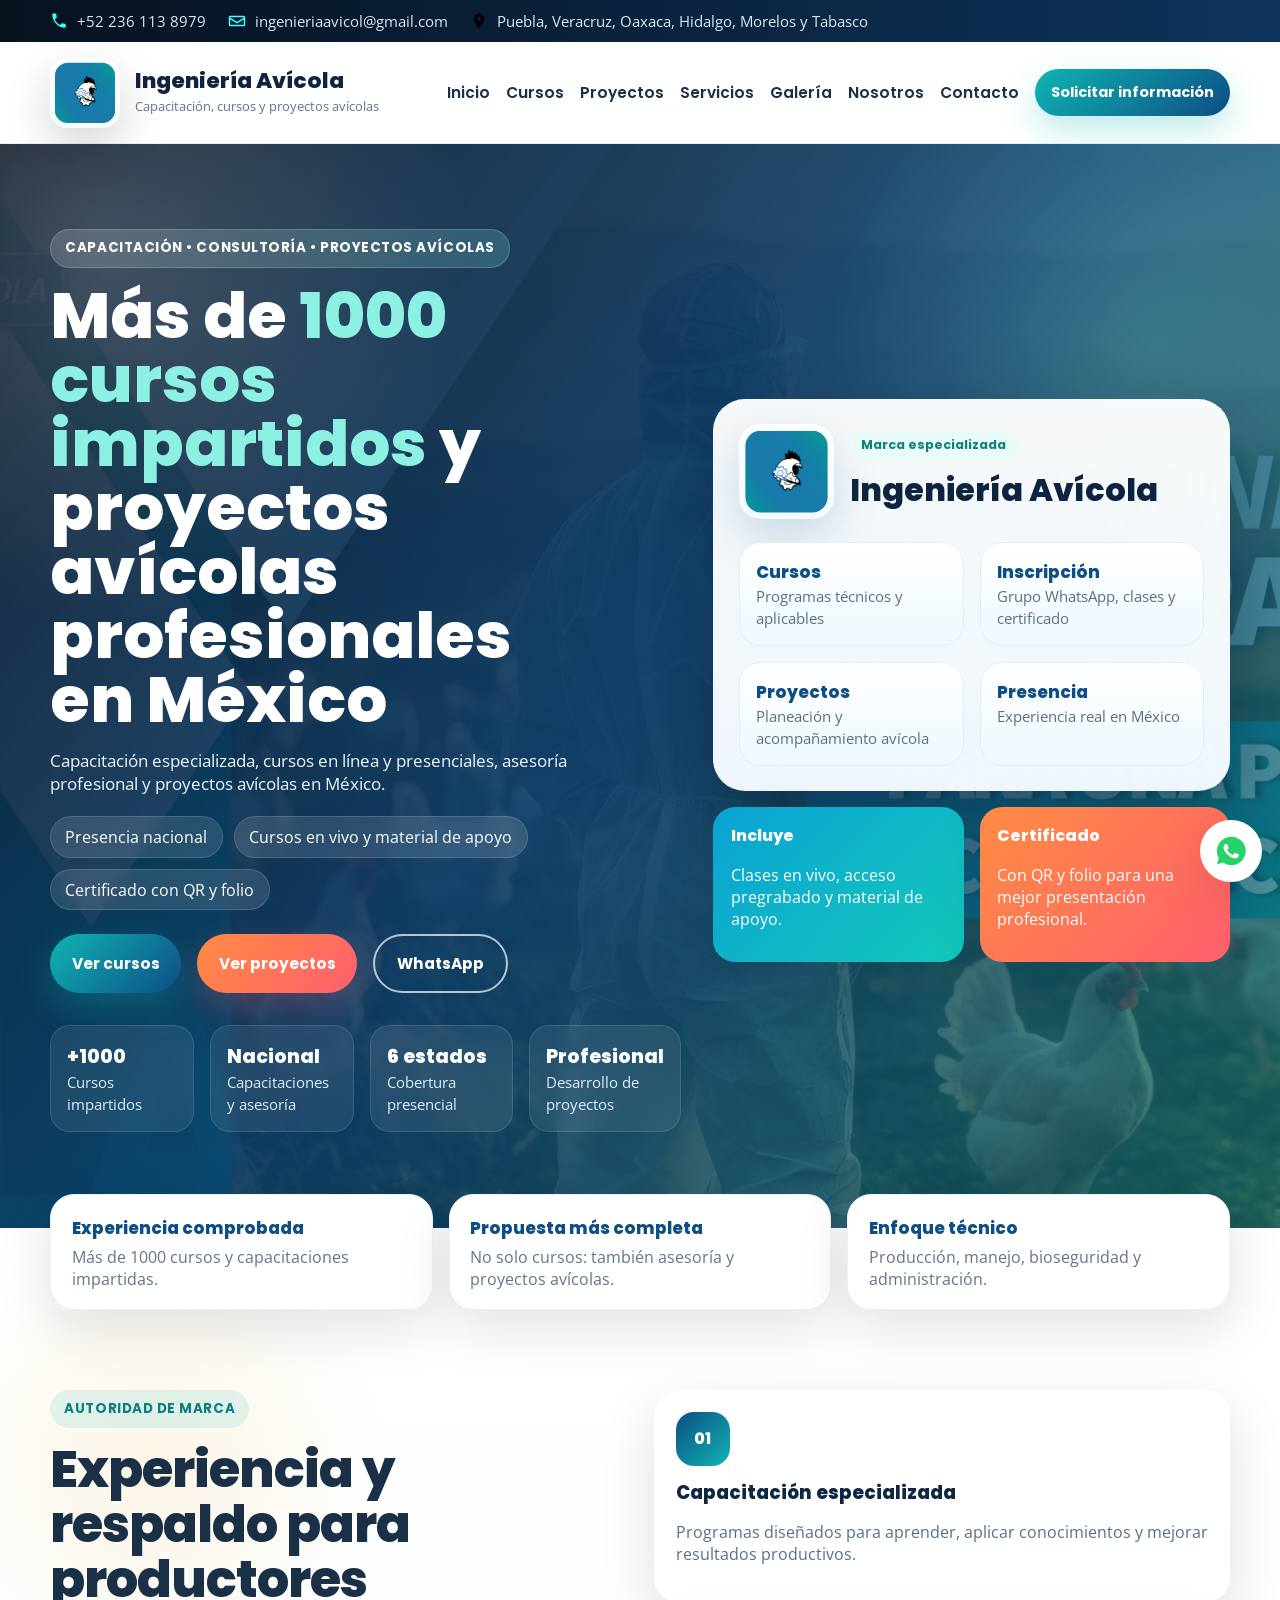
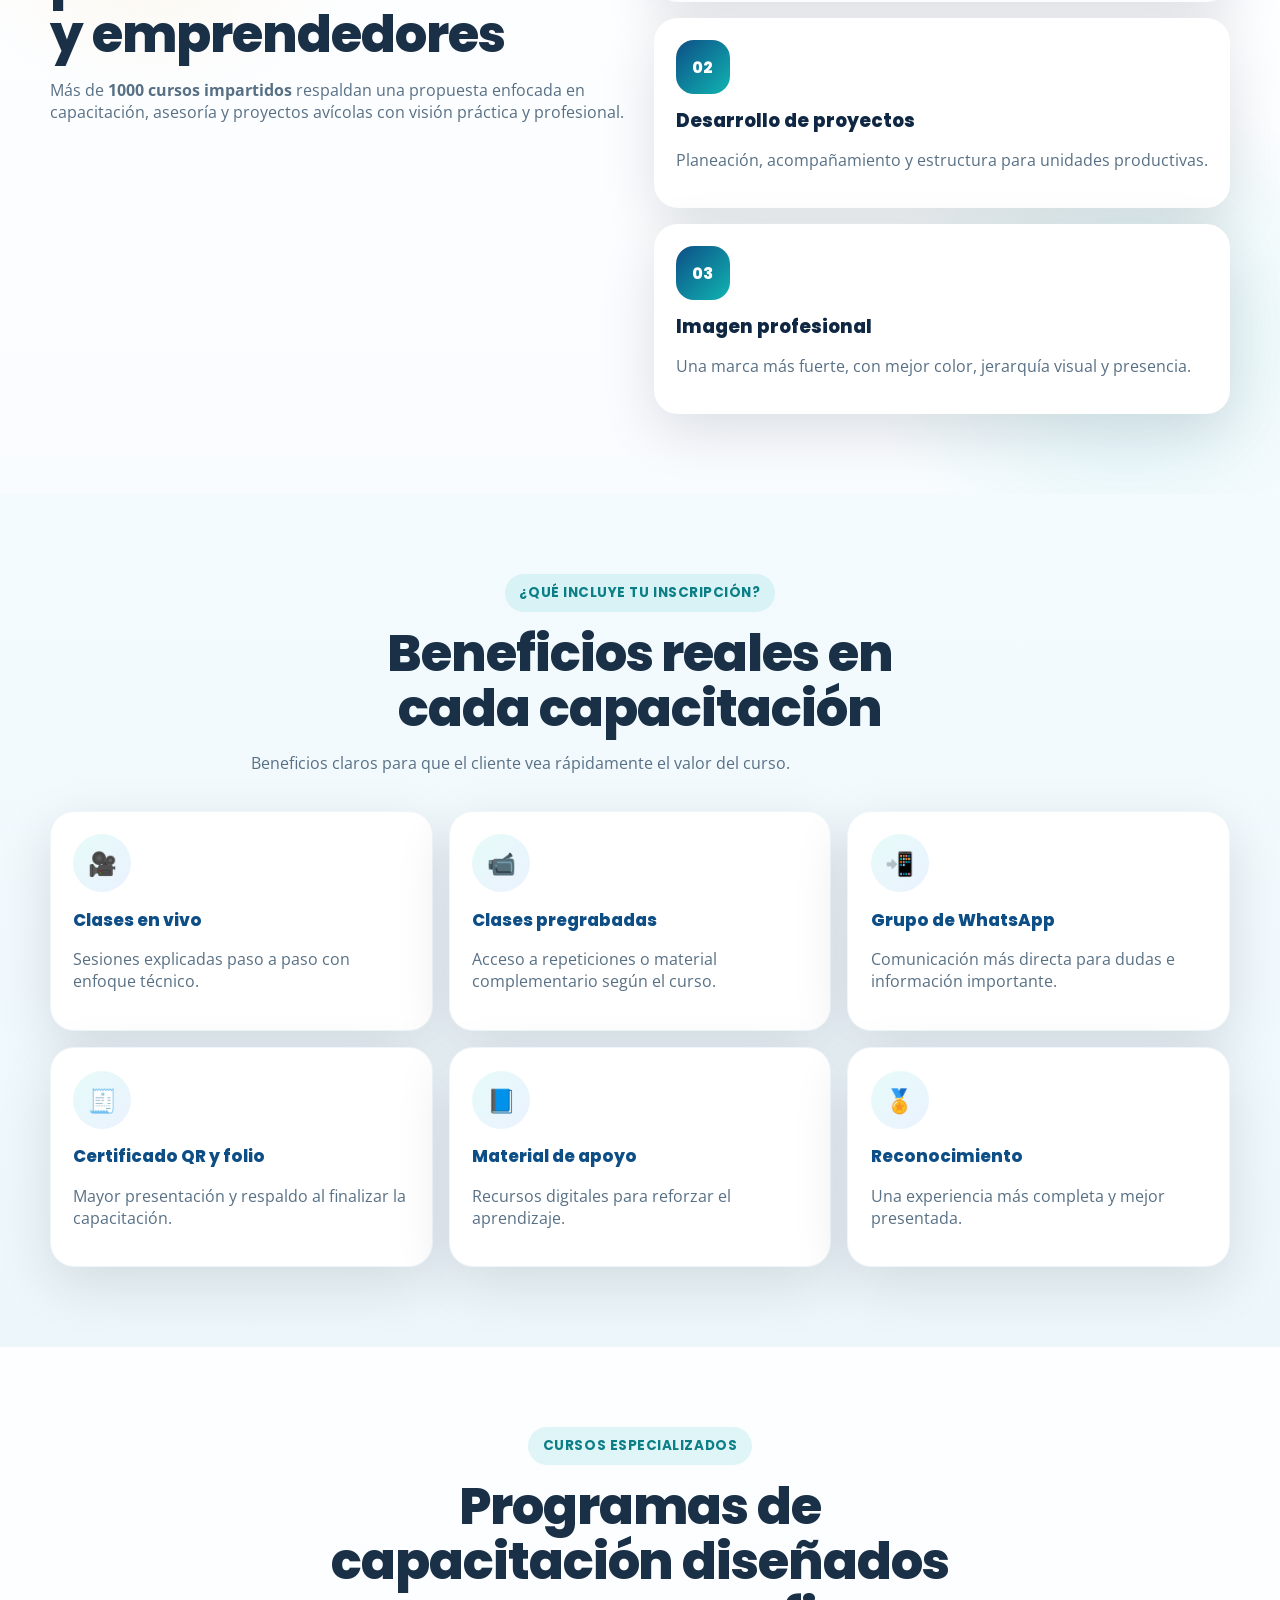
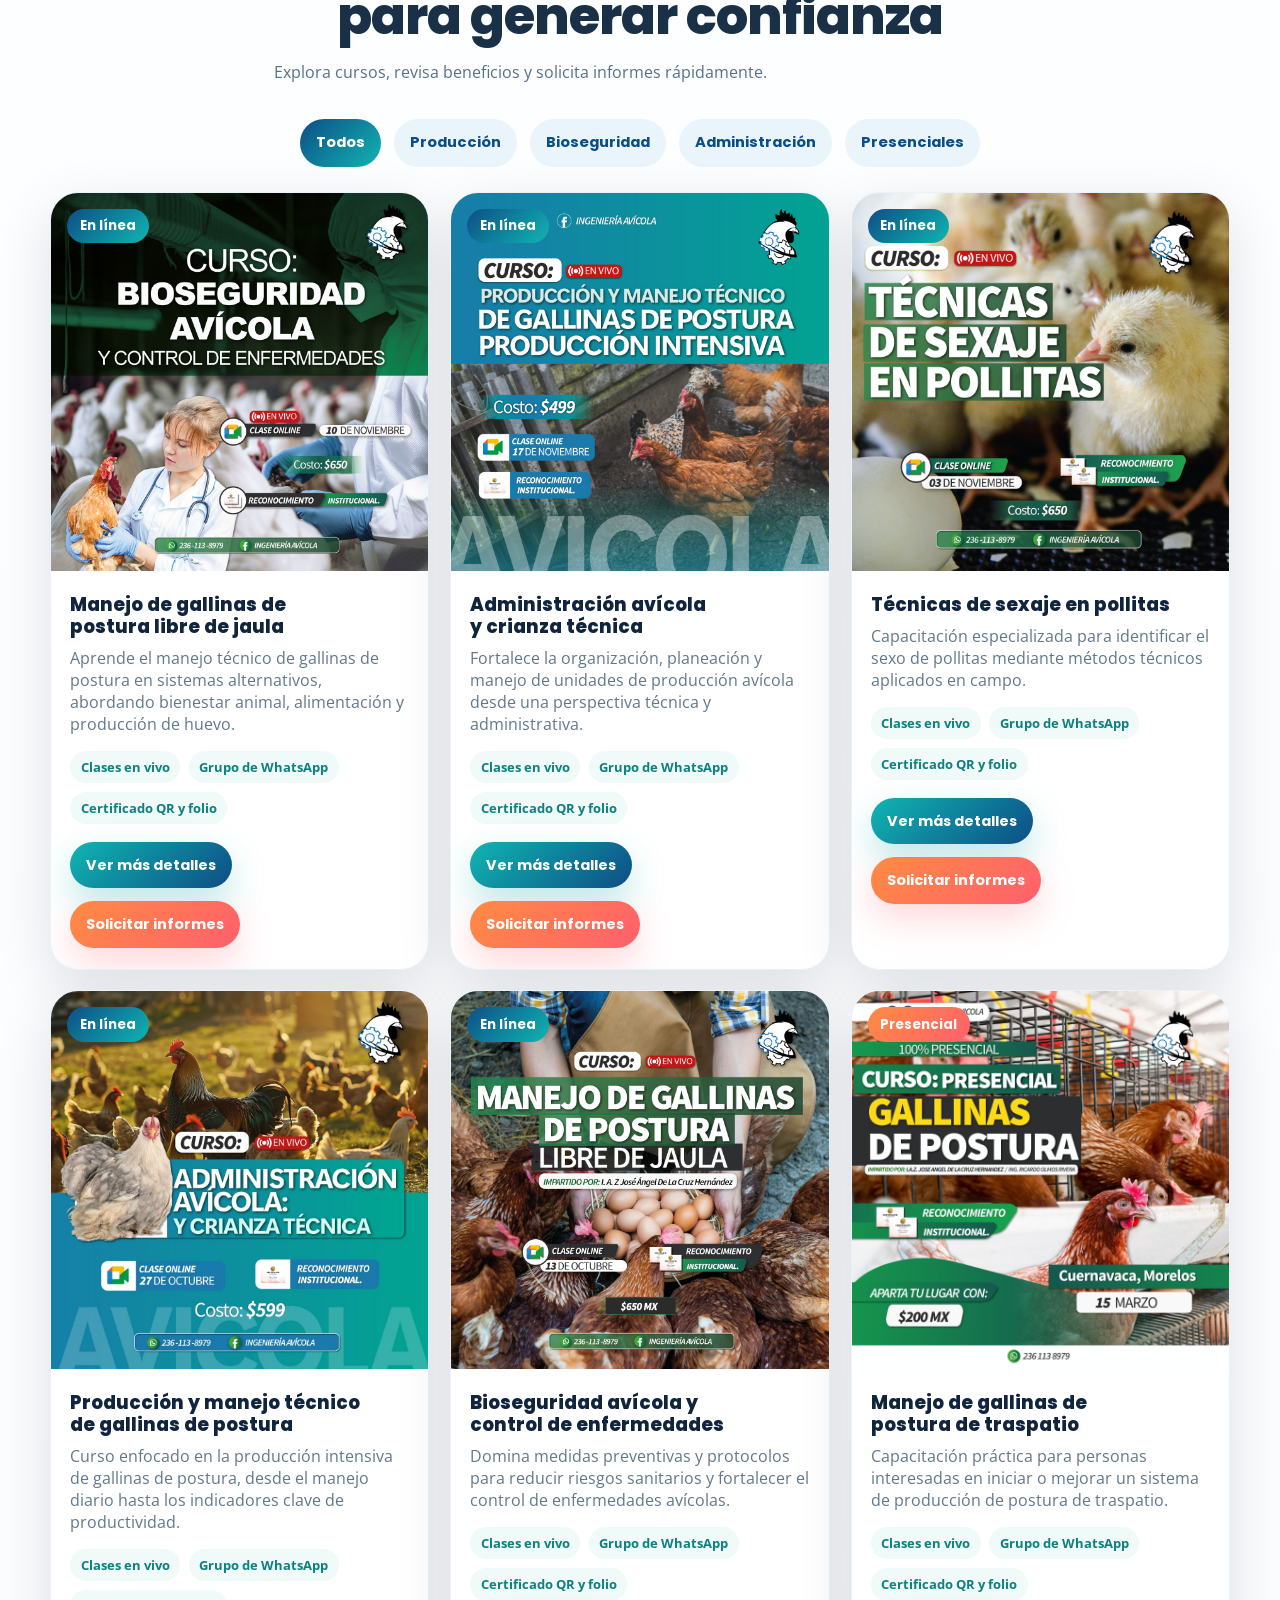
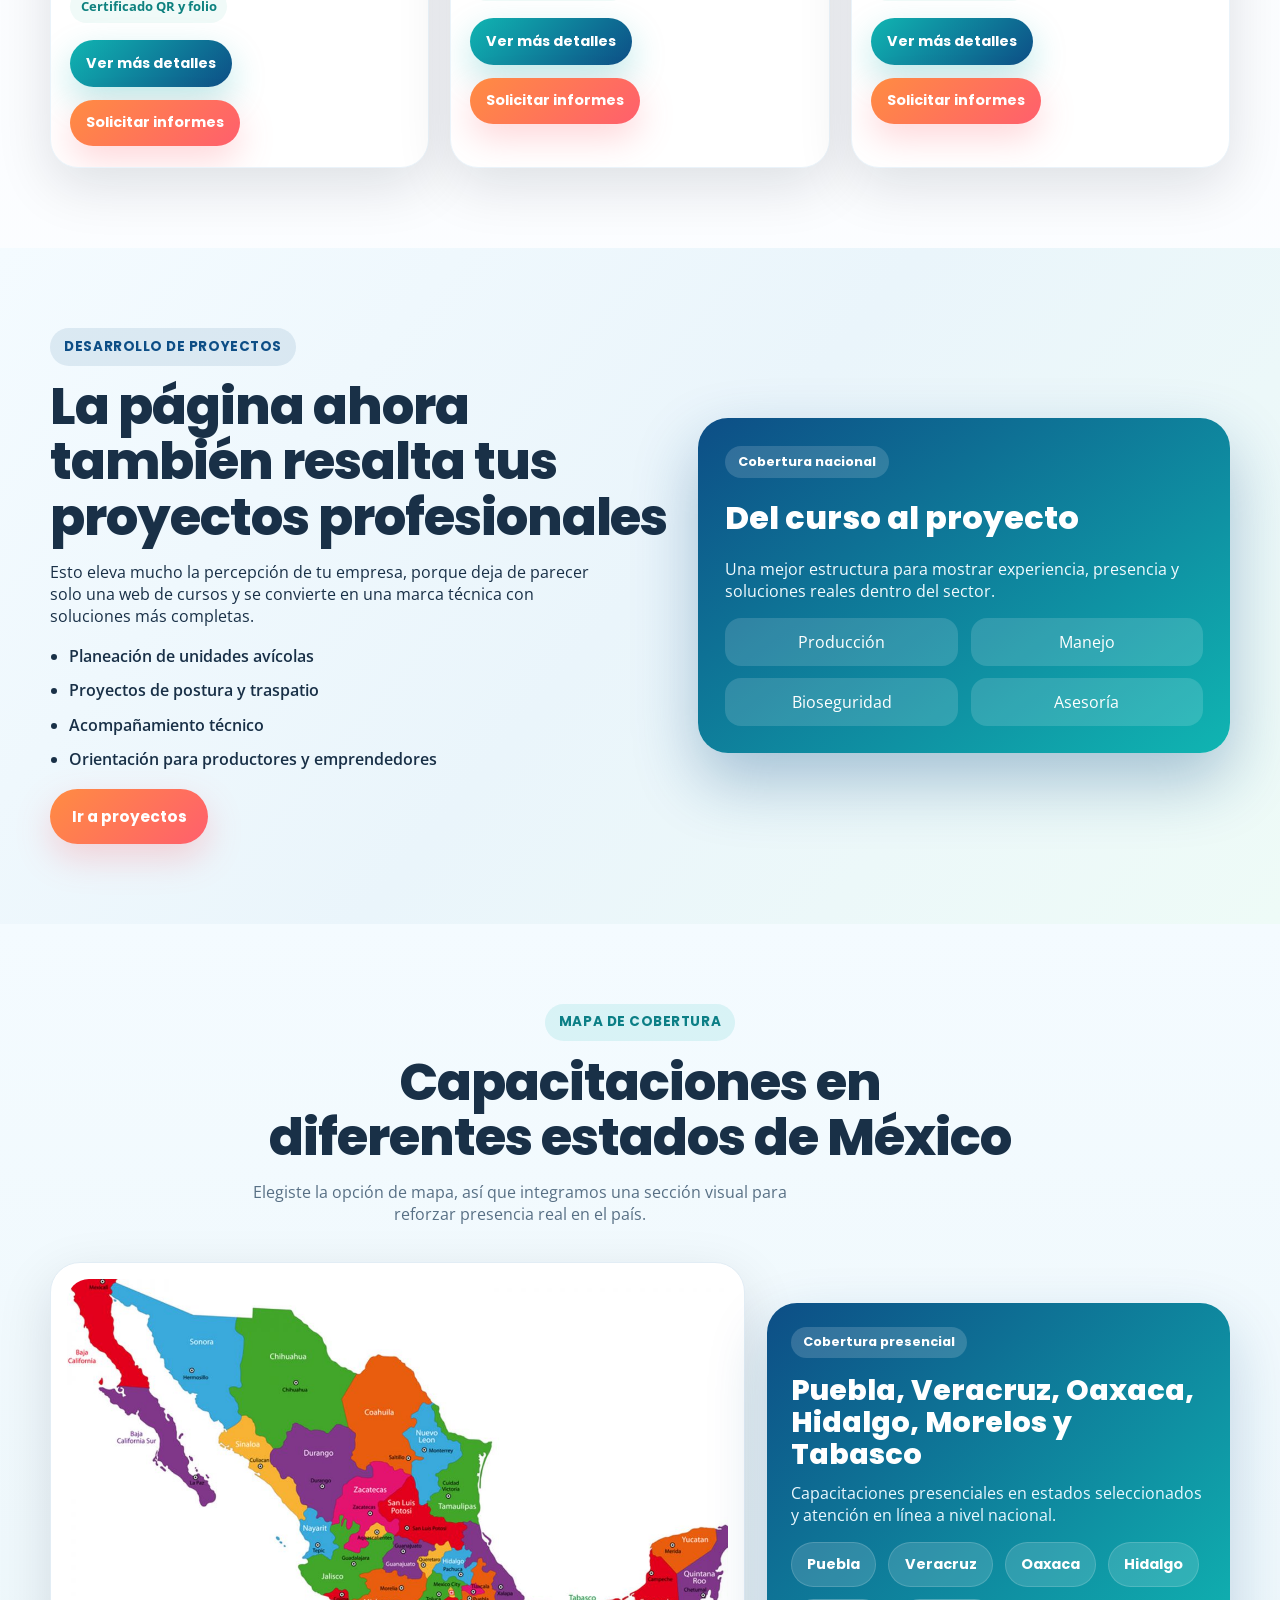
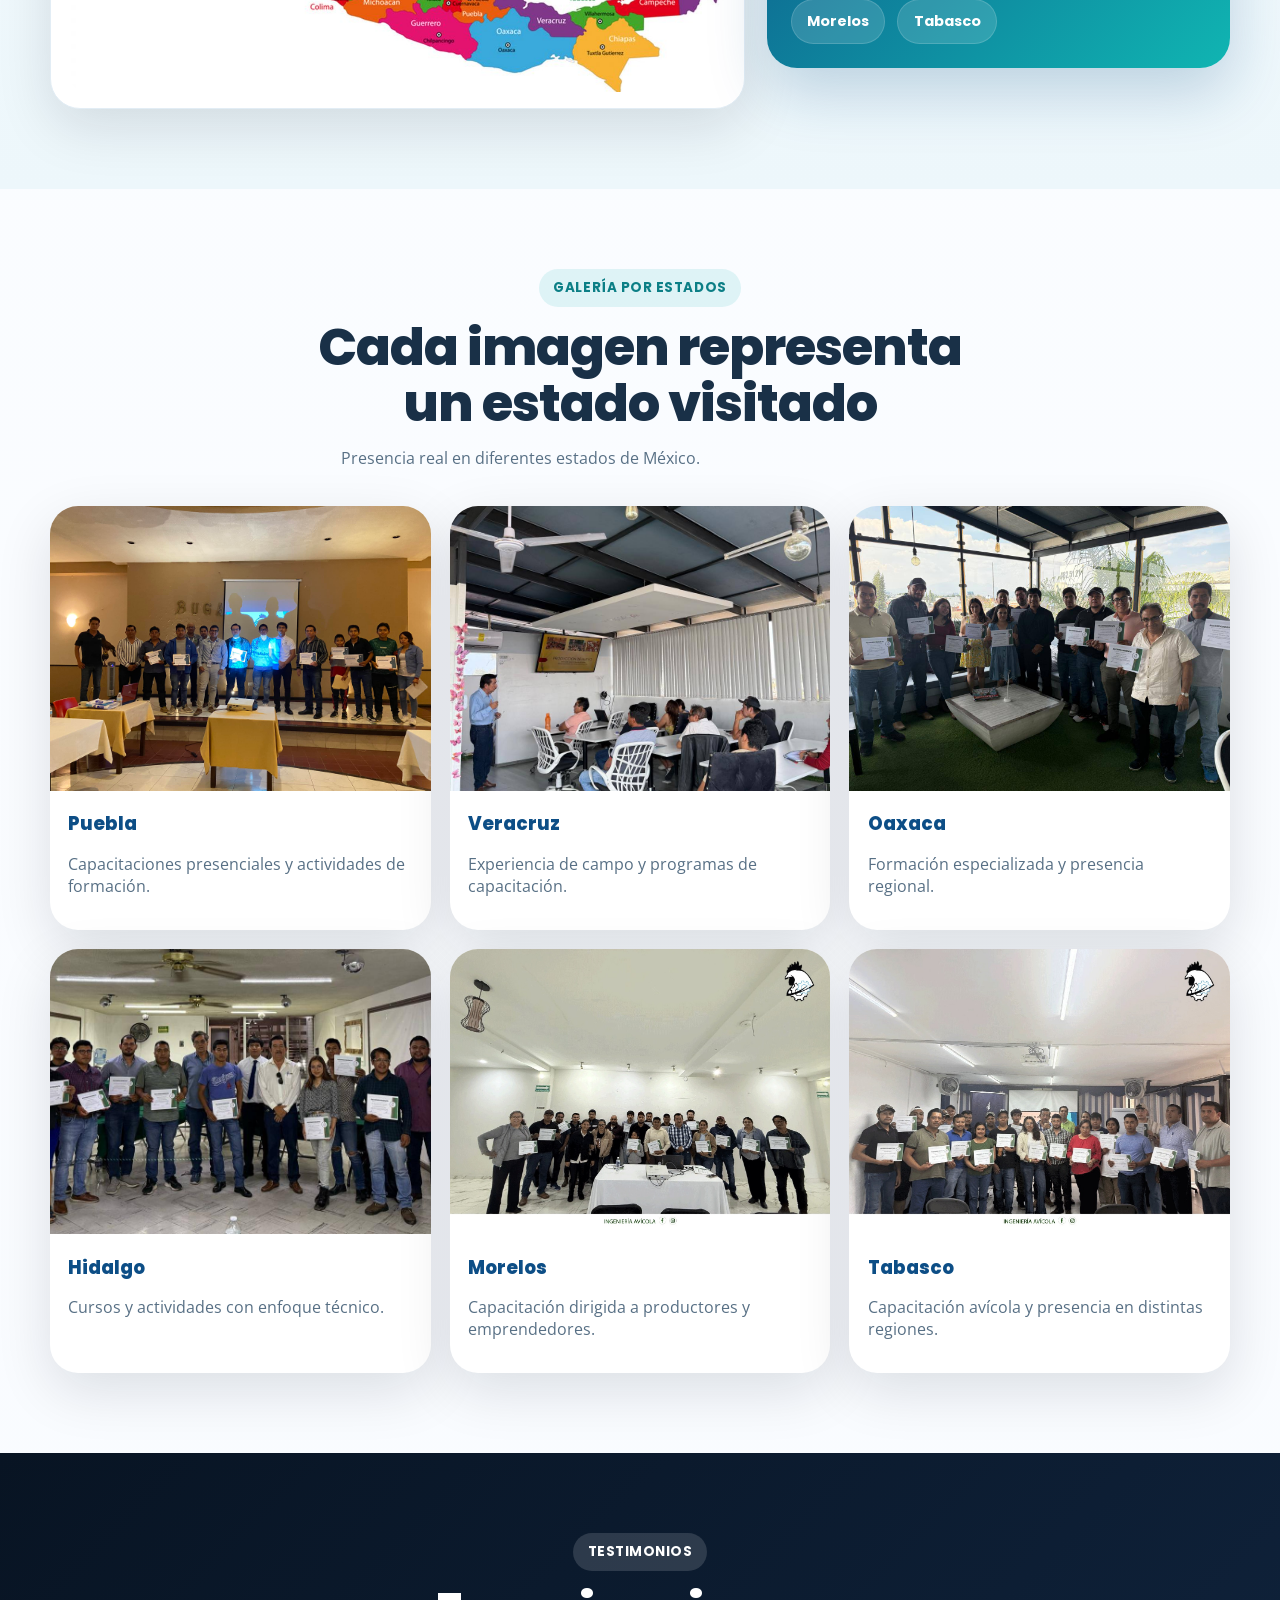
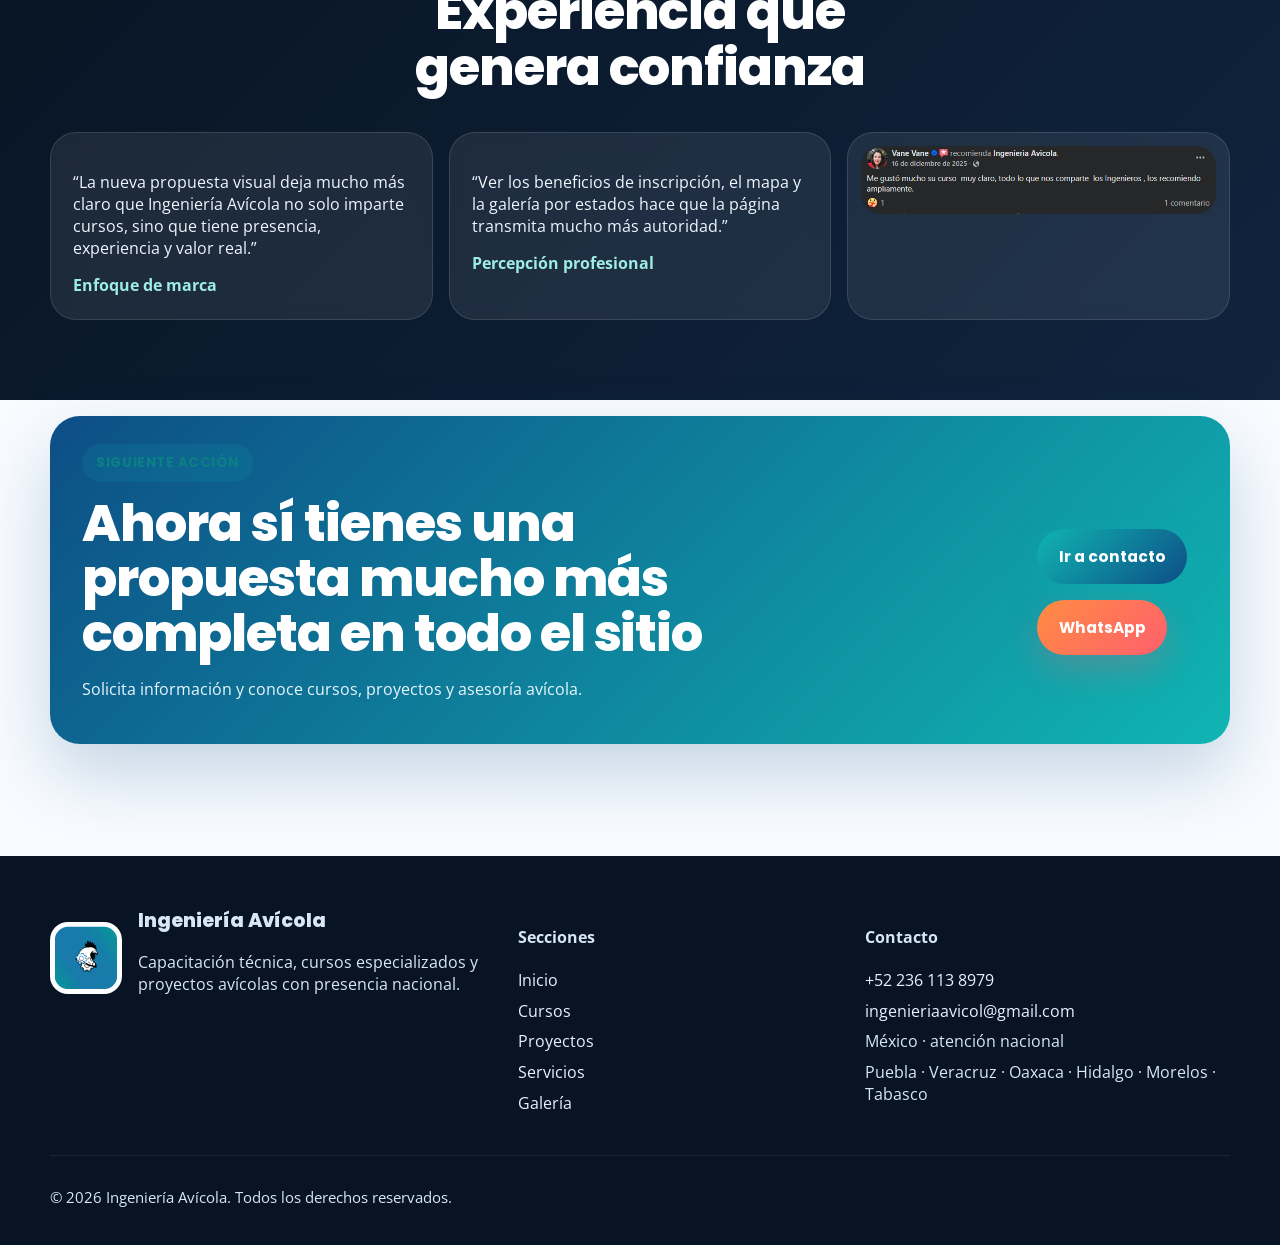
==== index.html @ 579c00a1 "Add files via upload" ====
<!DOCTYPE html>
<html lang="es">
<head>
  <meta charset="UTF-8">
  <meta name="viewport" content="width=device-width, initial-scale=1.0">
  <title>Ingeniería Avícola | Cursos, capacitación y proyectos avícolas</title>
  <meta name="description" content="Más de 1000 cursos impartidos a nivel nacional. Cursos en línea, presenciales y proyectos avícolas profesionales en México.">
  <link rel="preconnect" href="https://fonts.googleapis.com">
  <link rel="preconnect" href="https://fonts.gstatic.com" crossorigin>
  <link href="https://fonts.googleapis.com/css2?family=Open+Sans:wght@400;600;700;800&family=Poppins:wght@500;600;700;800&display=swap" rel="stylesheet">
  <link rel="stylesheet" href="css/styles.css">
  <link rel="stylesheet" href="css/responsive.css">
</head>
<body>
  <div class="topbar">
    <div class="container topbar-inner">
      <div class="topbar-item"><img src="assets/img/iconos/telefono.svg" alt=""> +52 236 113 8979</div>
      <div class="topbar-item"><img src="assets/img/iconos/correo.svg" alt=""> ingenieriaavicol@gmail.com</div>
      <div class="topbar-item"><img src="assets/img/iconos/ubicacion.svg" alt=""> Puebla, Veracruz, Oaxaca, Hidalgo, Morelos y Tabasco</div>
    </div>
  </div>
  <header class="site-header">
    <div class="container header-inner">
      <a class="brand" href="index.html">
        <img src="assets/img/logo/logo-ingenieria-avicola.png" alt="Logo Ingeniería Avícola">
        <div class="brand-copy">
          <span>Ingeniería Avícola</span>
          <small>Capacitación, cursos y proyectos avícolas</small>
        </div>
      </a>
      <button class="menu-toggle" aria-label="Abrir menú">☰</button>
      <nav class="main-nav">
        <a href="index.html">Inicio</a>
        <a href="pages/cursos.html">Cursos</a>
        <a href="pages/proyectos.html">Proyectos</a>
        <a href="pages/servicios.html">Servicios</a>
        <a href="pages/galeria.html">Galería</a>
        <a href="pages/nosotros.html">Nosotros</a>
        <a href="pages/contacto.html">Contacto</a>
        <a class="btn btn-sm pulse-btn" href="https://wa.me/522361138979" target="_blank" rel="noopener">Solicitar información</a>
      </nav>
    </div>
  </header>
  <main>
    <section class="hero hero-mega">
      <div class="container hero-grid">
        <div class="hero-copy">
          <span class="eyebrow rainbow">Capacitación • Consultoría • Proyectos Avícolas</span>
          <h1>Más de <span>1000 cursos impartidos</span> y proyectos avícolas profesionales en México</h1>
          <p>Capacitación especializada, cursos en línea y presenciales, asesoría profesional y proyectos avícolas en México.</p>
          <div class="hero-badges">
            <span>Presencia nacional</span>
            <span>Cursos en vivo y material de apoyo</span>
            <span>Certificado con QR y folio</span>
          </div>
          <div class="hero-actions">
            <a class="btn" href="pages/cursos.html">Ver cursos</a>
            <a class="btn btn-secondary" href="pages/proyectos.html">Ver proyectos</a>
            <a class="btn btn-outline" href="https://wa.me/522361138979" target="_blank" rel="noopener">WhatsApp</a>
          </div>
          <div class="stats-row">
            <article><strong>+1000</strong><span>Cursos impartidos</span></article>
            <article><strong>Nacional</strong><span>Capacitaciones y asesoría</span></article>
            <article><strong>6 estados</strong><span>Cobertura presencial</span></article>
            <article><strong>Profesional</strong><span>Desarrollo de proyectos</span></article>
          </div>
        </div>
        <div class="hero-side">
          <div class="hero-brand-card">
            <div class="hero-brand-top">
              <img src="assets/img/logo/logo-ingenieria-avicola.png" alt="Logo Ingeniería Avícola">
              <div>
                <span class="capsule">Marca especializada</span>
                <h2>Ingeniería Avícola</h2>
              </div>
            </div>
            <div class="hero-feature-grid">
              <div><strong>Cursos</strong><span>Programas técnicos y aplicables</span></div>
              <div><strong>Inscripción</strong><span>Grupo WhatsApp, clases y certificado</span></div>
              <div><strong>Proyectos</strong><span>Planeación y acompañamiento avícola</span></div>
              <div><strong>Presencia</strong><span>Experiencia real en México</span></div>
            </div>
          </div>
          <div class="hero-card-stack">
            <article class="floating-card color-a">
              <strong>Incluye</strong>
              <p>Clases en vivo, acceso pregrabado y material de apoyo.</p>
            </article>
            <article class="floating-card color-b">
              <strong>Certificado</strong>
              <p>Con QR y folio para una mejor presentación profesional.</p>
            </article>
          </div>
        </div>
      </div>
    </section>

    <section class="impact-strip">
      <div class="container impact-grid">
        <article><strong>Experiencia comprobada</strong><span>Más de 1000 cursos y capacitaciones impartidas.</span></article>
        <article><strong>Propuesta más completa</strong><span>No solo cursos: también asesoría y proyectos avícolas.</span></article>
        <article><strong>Enfoque técnico</strong><span>Producción, manejo, bioseguridad y administración.</span></article>
      </div>
    </section>

    <section class="section section-layer">
      <div class="container split-highlight">
        <div>
          <span class="section-tag">Autoridad de marca</span>
          <h2>Experiencia y respaldo para productores y emprendedores</h2>
          <p>Más de <strong>1000 cursos impartidos</strong> respaldan una propuesta enfocada en capacitación, asesoría y proyectos avícolas con visión práctica y profesional.</p>
        </div>
        <div class="highlight-grid">
          <article><span>01</span><h3>Capacitación especializada</h3><p>Programas diseñados para aprender, aplicar conocimientos y mejorar resultados productivos.</p></article>
          <article><span>02</span><h3>Desarrollo de proyectos</h3><p>Planeación, acompañamiento y estructura para unidades productivas.</p></article>
          <article><span>03</span><h3>Imagen profesional</h3><p>Una marca más fuerte, con mejor color, jerarquía visual y presencia.</p></article>
        </div>
      </div>
    </section>

    <section class="section section-alt plus-benefits">
      <div class="container">
        <div class="section-heading">
          <span class="section-tag">¿Qué incluye tu inscripción?</span>
          <h2>Beneficios reales en cada capacitación</h2>
          <p>Beneficios claros para que el cliente vea rápidamente el valor del curso.</p>
        </div>
        <div class="benefit-grid">
          <article><div class="icon-ball">🎥</div><h3>Clases en vivo</h3><p>Sesiones explicadas paso a paso con enfoque técnico.</p></article>
          <article><div class="icon-ball">📹</div><h3>Clases pregrabadas</h3><p>Acceso a repeticiones o material complementario según el curso.</p></article>
          <article><div class="icon-ball">📲</div><h3>Grupo de WhatsApp</h3><p>Comunicación más directa para dudas e información importante.</p></article>
          <article><div class="icon-ball">🧾</div><h3>Certificado QR y folio</h3><p>Mayor presentación y respaldo al finalizar la capacitación.</p></article>
          <article><div class="icon-ball">📘</div><h3>Material de apoyo</h3><p>Recursos digitales para reforzar el aprendizaje.</p></article>
          <article><div class="icon-ball">🏅</div><h3>Reconocimiento</h3><p>Una experiencia más completa y mejor presentada.</p></article>
        </div>
      </div>
    </section>

    <section class="section">
      <div class="container">
        <div class="section-heading">
          <span class="section-tag">Cursos especializados</span>
          <h2>Programas de capacitación diseñados para generar confianza</h2>
          <p>Explora cursos, revisa beneficios y solicita informes rápidamente.</p>
        </div>
        <div class="filter-bar">
          <button class="filter-btn active" data-filter="all">Todos</button>
          <button class="filter-btn" data-filter="produccion">Producción</button>
          <button class="filter-btn" data-filter="bioseguridad">Bioseguridad</button>
          <button class="filter-btn" data-filter="administracion">Administración</button>
          <button class="filter-btn" data-filter="presencial">Presenciales</button>
        </div>
        <div class="program-grid" id="programGrid">
          
      <article class="program-card" data-category="produccion en línea">
        <div class="program-cover">
          <img src="assets/img/cursos/curso-gallinas-libre-jaula.jpg" alt="Manejo de gallinas de postura libre de jaula">
          <span class="course-mode mode-live">En línea</span>
        </div>
        <div class="program-body">
          <h3>Manejo de gallinas de postura libre de jaula</h3>
          <p>Aprende el manejo técnico de gallinas de postura en sistemas alternativos, abordando bienestar animal, alimentación y producción de huevo.</p>
          <div class="mini-includes">
            <span>Clases en vivo</span>
            <span>Grupo de WhatsApp</span>
            <span>Certificado QR y folio</span>
          </div>
          <div class="program-actions">
            <a class="btn btn-sm" href="pages/curso-postura-libre-jaula.html">Ver más detalles</a>
            <a class="btn btn-sm btn-secondary" href="https://wa.me/522361138979" target="_blank" rel="noopener">Solicitar informes</a>
          </div>
        </div>
      </article>

      <article class="program-card" data-category="administracion en línea">
        <div class="program-cover">
          <img src="assets/img/cursos/curso-administracion-avicola.jpg" alt="Administración avícola y crianza técnica">
          <span class="course-mode mode-live">En línea</span>
        </div>
        <div class="program-body">
          <h3>Administración avícola y crianza técnica</h3>
          <p>Fortalece la organización, planeación y manejo de unidades de producción avícola desde una perspectiva técnica y administrativa.</p>
          <div class="mini-includes">
            <span>Clases en vivo</span>
            <span>Grupo de WhatsApp</span>
            <span>Certificado QR y folio</span>
          </div>
          <div class="program-actions">
            <a class="btn btn-sm" href="pages/curso-administracion-avicola.html">Ver más detalles</a>
            <a class="btn btn-sm btn-secondary" href="https://wa.me/522361138979" target="_blank" rel="noopener">Solicitar informes</a>
          </div>
        </div>
      </article>

      <article class="program-card" data-category="especializado en línea">
        <div class="program-cover">
          <img src="assets/img/cursos/curso-sexaje-pollitas.jpg" alt="Técnicas de sexaje en pollitas">
          <span class="course-mode mode-live">En línea</span>
        </div>
        <div class="program-body">
          <h3>Técnicas de sexaje en pollitas</h3>
          <p>Capacitación especializada para identificar el sexo de pollitas mediante métodos técnicos aplicados en campo.</p>
          <div class="mini-includes">
            <span>Clases en vivo</span>
            <span>Grupo de WhatsApp</span>
            <span>Certificado QR y folio</span>
          </div>
          <div class="program-actions">
            <a class="btn btn-sm" href="pages/curso-sexaje-pollitas.html">Ver más detalles</a>
            <a class="btn btn-sm btn-secondary" href="https://wa.me/522361138979" target="_blank" rel="noopener">Solicitar informes</a>
          </div>
        </div>
      </article>

      <article class="program-card" data-category="produccion en línea">
        <div class="program-cover">
          <img src="assets/img/cursos/curso-produccion-postura.jpg" alt="Producción y manejo técnico de gallinas de postura">
          <span class="course-mode mode-live">En línea</span>
        </div>
        <div class="program-body">
          <h3>Producción y manejo técnico de gallinas de postura</h3>
          <p>Curso enfocado en la producción intensiva de gallinas de postura, desde el manejo diario hasta los indicadores clave de productividad.</p>
          <div class="mini-includes">
            <span>Clases en vivo</span>
            <span>Grupo de WhatsApp</span>
            <span>Certificado QR y folio</span>
          </div>
          <div class="program-actions">
            <a class="btn btn-sm" href="pages/curso-produccion-postura.html">Ver más detalles</a>
            <a class="btn btn-sm btn-secondary" href="https://wa.me/522361138979" target="_blank" rel="noopener">Solicitar informes</a>
          </div>
        </div>
      </article>

      <article class="program-card" data-category="bioseguridad en línea">
        <div class="program-cover">
          <img src="assets/img/cursos/curso-bioseguridad-avicola.jpg" alt="Bioseguridad avícola y control de enfermedades">
          <span class="course-mode mode-live">En línea</span>
        </div>
        <div class="program-body">
          <h3>Bioseguridad avícola y control de enfermedades</h3>
          <p>Domina medidas preventivas y protocolos para reducir riesgos sanitarios y fortalecer el control de enfermedades avícolas.</p>
          <div class="mini-includes">
            <span>Clases en vivo</span>
            <span>Grupo de WhatsApp</span>
            <span>Certificado QR y folio</span>
          </div>
          <div class="program-actions">
            <a class="btn btn-sm" href="pages/curso-bioseguridad-avicola.html">Ver más detalles</a>
            <a class="btn btn-sm btn-secondary" href="https://wa.me/522361138979" target="_blank" rel="noopener">Solicitar informes</a>
          </div>
        </div>
      </article>

      <article class="program-card" data-category="presencial presencial">
        <div class="program-cover">
          <img src="assets/img/cursos/curso-traspatio-presencial.jpg" alt="Manejo de gallinas de postura de traspatio">
          <span class="course-mode mode-presential">Presencial</span>
        </div>
        <div class="program-body">
          <h3>Manejo de gallinas de postura de traspatio</h3>
          <p>Capacitación práctica para personas interesadas en iniciar o mejorar un sistema de producción de postura de traspatio.</p>
          <div class="mini-includes">
            <span>Clases en vivo</span>
            <span>Grupo de WhatsApp</span>
            <span>Certificado QR y folio</span>
          </div>
          <div class="program-actions">
            <a class="btn btn-sm" href="pages/curso-traspatio-presencial.html">Ver más detalles</a>
            <a class="btn btn-sm btn-secondary" href="https://wa.me/522361138979" target="_blank" rel="noopener">Solicitar informes</a>
          </div>
        </div>
      </article>
        </div>
      </div>
    </section>

    <section class="section projects-banner">
      <div class="container projects-showcase">
        <div class="projects-copy">
          <span class="section-tag tag-dark">Desarrollo de proyectos</span>
          <h2>La página ahora también resalta tus proyectos profesionales</h2>
          <p>Esto eleva mucho la percepción de tu empresa, porque deja de parecer solo una web de cursos y se convierte en una marca técnica con soluciones más completas.</p>
          <ul class="check-list">
            <li>Planeación de unidades avícolas</li>
            <li>Proyectos de postura y traspatio</li>
            <li>Acompañamiento técnico</li>
            <li>Orientación para productores y emprendedores</li>
          </ul>
          <a class="btn btn-secondary" href="pages/proyectos.html">Ir a proyectos</a>
        </div>
        <div class="projects-panel">
          <div class="project-chip">Cobertura nacional</div>
          <h3>Del curso al proyecto</h3>
          <p>Una mejor estructura para mostrar experiencia, presencia y soluciones reales dentro del sector.</p>
          <div class="project-mini-grid">
            <span>Producción</span><span>Manejo</span><span>Bioseguridad</span><span>Asesoría</span>
          </div>
        </div>
      </div>
    </section>

    <section class="section section-alt">
      <div class="container">
        <div class="section-heading">
          <span class="section-tag">Mapa de cobertura</span>
          <h2>Capacitaciones en diferentes estados de México</h2>
          <p>Elegiste la opción de mapa, así que integramos una sección visual para reforzar presencia real en el país.</p>
        </div>
        


<div class="real-map-layout">
  <div class="real-map-card">
    <img src="assets/img/mapa-mexico-estados.jpg" alt="Mapa de México con estados">
  </div>
  <div class="coverage-side">
    <span class="mini-kicker">Cobertura presencial</span>
    <h3>Puebla, Veracruz, Oaxaca, Hidalgo, Morelos y Tabasco</h3>
    <p>Capacitaciones presenciales en estados seleccionados y atención en línea a nivel nacional.</p>
    <div class="coverage-tags">
      <span>Puebla</span>
      <span>Veracruz</span>
      <span>Oaxaca</span>
      <span>Hidalgo</span>
      <span>Morelos</span>
      <span>Tabasco</span>
    </div>
  </div>
</div>

      </div>
      </div>
      </div>
    </section>

    <section class="section gallery-states">
      <div class="container">
        <div class="section-heading">
          <span class="section-tag">Galería por estados</span>
          <h2>Cada imagen representa un estado visitado</h2>
          <p>Presencia real en diferentes estados de México.</p>
        </div>
        <div class="state-gallery-grid">
          <article class="state-card"><img src="assets/img/galeria/galeria-1.jpg" alt="Puebla"><div><h3>Puebla</h3><p>Capacitaciones presenciales y actividades de formación.</p></div></article>
          <article class="state-card"><img src="assets/img/galeria/galeria-2.jpg" alt="Veracruz"><div><h3>Veracruz</h3><p>Experiencia de campo y programas de capacitación.</p></div></article>
          <article class="state-card"><img src="assets/img/galeria/galeria-3.jpg" alt="Oaxaca"><div><h3>Oaxaca</h3><p>Formación especializada y presencia regional.</p></div></article>
          <article class="state-card"><img src="assets/img/galeria/galeria-4.jpg" alt="Hidalgo"><div><h3>Hidalgo</h3><p>Cursos y actividades con enfoque técnico.</p></div></article>
          <article class="state-card"><img src="assets/img/galeria/galeria-5.jpg" alt="Morelos"><div><h3>Morelos</h3><p>Capacitación dirigida a productores y emprendedores.</p></div></article>
          <article class="state-card"><img src="assets/img/galeria/galeria-6.jpg" alt="Tabasco"><div><h3>Tabasco</h3><p>Capacitación avícola y presencia en distintas regiones.</p></div></article>
        </div>
      </div>
    </section>

    <section class="section section-dark testimonials-band">
      <div class="container">
        <div class="section-heading light">
          <span class="section-tag tag-light">Testimonios</span>
          <h2>Experiencia que genera confianza</h2>
        </div>
        <div class="testimonial-grid luxe">
          <article class="quote-card"><p>“La nueva propuesta visual deja mucho más claro que Ingeniería Avícola no solo imparte cursos, sino que tiene presencia, experiencia y valor real.”</p><strong>Enfoque de marca</strong></article>
          <article class="quote-card"><p>“Ver los beneficios de inscripción, el mapa y la galería por estados hace que la página transmita mucho más autoridad.”</p><strong>Percepción profesional</strong></article>
          <article class="quote-card image-card"><img src="assets/img/testimonios/testimonio-1.png" alt="Opinión"></article>
        </div>
      </div>
    </section>

    <section class="section cta-ribbon">
      <div class="container cta-ribbon-inner">
        <div>
          <span class="section-tag">Siguiente acción</span>
          <h2>Ahora sí tienes una propuesta mucho más completa en todo el sitio</h2>
          <p>Solicita información y conoce cursos, proyectos y asesoría avícola.</p>
        </div>
        <div class="hero-actions">
          <a class="btn" href="pages/contacto.html">Ir a contacto</a>
          <a class="btn btn-secondary" href="https://wa.me/522361138979" target="_blank" rel="noopener">WhatsApp</a>
        </div>
      </div>
    </section>
  </main>
  <footer class="site-footer">
    <div class="container footer-grid">
      <div>
        <div class="footer-brand">
          <img src="assets/img/logo/logo-ingenieria-avicola.png" alt="Logo Ingeniería Avícola">
          <div>
            <h3>Ingeniería Avícola</h3>
            <p>Capacitación técnica, cursos especializados y proyectos avícolas con presencia nacional.</p>
          </div>
        </div>
      </div>
      <div>
        <h4>Secciones</h4>
        <ul class="footer-links">
          <li><a href="index.html">Inicio</a></li>
          <li><a href="pages/cursos.html">Cursos</a></li>
          <li><a href="pages/proyectos.html">Proyectos</a></li>
          <li><a href="pages/servicios.html">Servicios</a></li>
          <li><a href="pages/galeria.html">Galería</a></li>
        </ul>
      </div>
      <div>
        <h4>Contacto</h4>
        <ul class="footer-links">
          <li><a href="tel:+522361138979">+52 236 113 8979</a></li>
          <li><a href="mailto:ingenieriaavicol@gmail.com">ingenieriaavicol@gmail.com</a></li>
          <li>México · atención nacional</li>
          <li>Puebla · Veracruz · Oaxaca · Hidalgo · Morelos · Tabasco</li>
        </ul>
      </div>
    </div>
    <div class="container footer-bottom">
      <p>© 2026 Ingeniería Avícola. Todos los derechos reservados.</p>
    </div>
  </footer>
  <a class="floating-wa" href="https://wa.me/522361138979" target="_blank" rel="noopener" aria-label="WhatsApp">
    <img src="assets/img/iconos/whatsapp.svg" alt="WhatsApp">
  </a>
  <script src="js/script.js"></script>
</body>
</html>
---- css/styles.css ----
:root{
  --primary:#0d4e86;
  --primary-2:#0a79a4;
  --accent:#10b5b2;
  --accent-2:#7be0d5;
  --success:#48b774;
  --gold:#f8c14f;
  --dark:#081423;
  --dark-2:#10243e;
  --muted:#64748b;
  --text:#193047;
  --white:#fff;
  --line:#e5edf5;
  --bg:#f7fbff;
  --bg-soft:#ecf7fb;
  --shadow:0 18px 55px rgba(8,20,35,.12);
  --radius:26px;
}
*{box-sizing:border-box}
html{scroll-behavior:smooth}
body{margin:0;font-family:"Open Sans",sans-serif;color:var(--text);background:linear-gradient(180deg,#ffffff,#f8fbff)}
img{max-width:100%;display:block}
a{text-decoration:none;color:inherit}
.container{width:min(1180px,calc(100% - 2rem));margin-inline:auto}
.topbar{background:linear-gradient(90deg,#07111e,#0d345b);color:#dbe8f5;font-size:.92rem}
.topbar-inner{display:flex;flex-wrap:wrap;gap:1rem 1.4rem;align-items:center;padding:.7rem 0}
.topbar-item{display:flex;align-items:center;gap:.55rem}
.topbar-item img{width:18px;height:18px;filter:brightness(2)}
.site-header{position:sticky;top:0;z-index:70;background:rgba(255,255,255,.92);backdrop-filter:blur(16px);border-bottom:1px solid rgba(13,78,134,.08)}
.header-inner{display:flex;justify-content:space-between;align-items:center;gap:1rem;padding:.95rem 0}
.brand{display:flex;align-items:center;gap:.95rem}
.brand img{width:70px;height:70px;object-fit:contain;border-radius:18px;background:linear-gradient(180deg,#fff,#f7fbff);padding:.3rem;box-shadow:0 18px 45px rgba(8,20,35,.18)}
.brand-copy{display:flex;flex-direction:column}
.brand span{font:800 1.35rem/1 "Poppins",sans-serif;color:#10243e}
.brand small{margin-top:.3rem;color:var(--muted)}
.main-nav{display:flex;align-items:center;gap:1rem;font:600 .96rem "Poppins",sans-serif}
.main-nav a:not(.btn){position:relative;padding:.2rem 0}
.main-nav a:not(.btn)::after{content:"";position:absolute;left:0;bottom:-.25rem;width:0;height:2px;background:linear-gradient(90deg,var(--primary),var(--accent));transition:.25s}
.main-nav a:hover:not(.btn)::after{width:100%}
.menu-toggle{display:none;border:none;background:none;font-size:1.9rem;cursor:pointer}
.btn{display:inline-flex;align-items:center;justify-content:center;gap:.4rem;padding:1rem 1.35rem;border-radius:999px;border:none;background:linear-gradient(135deg,var(--accent),var(--primary));color:#fff;font:700 .96rem "Poppins",sans-serif;box-shadow:0 14px 35px rgba(16,181,178,.28);transition:transform .2s ease, box-shadow .2s ease}
.btn:hover{transform:translateY(-2px)}
.btn-sm{padding:.8rem 1rem;font-size:.9rem}
.btn-secondary{background:linear-gradient(135deg,#ff8c42,#ff5f6d);box-shadow:0 14px 35px rgba(255,95,109,.25)}
.btn-outline{background:transparent;border:2px solid rgba(255,255,255,.7);box-shadow:none}
.pulse-btn{animation:pulse 2.3s infinite}
@keyframes pulse{0%,100%{box-shadow:0 0 0 0 rgba(16,181,178,.22)}50%{box-shadow:0 0 0 12px rgba(16,181,178,0)}}

.hero-mega{position:relative;overflow:hidden;background:
 radial-gradient(circle at 8% 10%, rgba(255,255,255,.22), transparent 24%),
 radial-gradient(circle at 90% 18%, rgba(123,224,213,.26), transparent 22%),
 linear-gradient(130deg, rgba(8,20,35,.95), rgba(13,78,134,.88), rgba(16,181,178,.58)),
 url("../assets/img/hero/hero-principal.jpg") center/cover no-repeat;}
.hero-mega::before{content:"";position:absolute;inset:0;background:linear-gradient(180deg,rgba(8,20,35,.12),rgba(8,20,35,.28))}
.hero-grid{position:relative;z-index:2;display:grid;grid-template-columns:1.1fr .9fr;gap:2rem;align-items:center;padding:5.3rem 0 6rem}
.eyebrow,.section-tag{display:inline-flex;align-items:center;padding:.55rem .9rem;border-radius:999px;font:700 .84rem "Poppins",sans-serif;letter-spacing:.04em;text-transform:uppercase}
.rainbow{background:linear-gradient(135deg,rgba(255,255,255,.16),rgba(123,224,213,.22));color:#fff;border:1px solid rgba(255,255,255,.18)}
.section-tag{background:rgba(16,181,178,.12);color:#0c7f86}
.tag-light{background:rgba(255,255,255,.14);color:#fff}
.tag-dark{background:rgba(13,78,134,.1);color:#0d4e86}
.hero-copy{color:#fff}
.hero-copy h1{font:800 clamp(2.7rem,5vw,5rem)/1 "Poppins",sans-serif;margin:1rem 0 1rem;max-width:11ch}
.hero-copy h1 span{color:#8cf0e3}
.hero-copy p{max-width:60ch;color:#edf7ff;font-size:1.07rem}
.hero-badges{display:flex;flex-wrap:wrap;gap:.7rem;margin:1.3rem 0 1.2rem}
.hero-badges span{background:rgba(255,255,255,.12);backdrop-filter:blur(8px);padding:.55rem .9rem;border-radius:999px;color:#fff;border:1px solid rgba(255,255,255,.15)}
.hero-actions{display:flex;flex-wrap:wrap;gap:1rem;margin-top:1.5rem}
.stats-row{display:grid;grid-template-columns:repeat(4,1fr);gap:1rem;margin-top:2rem}
.stats-row article{padding:1rem;border-radius:20px;background:rgba(255,255,255,.08);border:1px solid rgba(255,255,255,.12);backdrop-filter:blur(8px)}
.stats-row strong{display:block;font:800 1.2rem "Poppins",sans-serif}
.stats-row span{font-size:.92rem;color:#dceffd}
.hero-side{position:relative}
.hero-brand-card{background:linear-gradient(180deg,rgba(255,255,255,.96),rgba(244,250,255,.98));padding:1.6rem;border-radius:32px;box-shadow:0 32px 70px rgba(8,20,35,.34)}
.hero-brand-top{display:flex;gap:1rem;align-items:center}
.hero-brand-top img{width:95px;height:95px;object-fit:contain;background:linear-gradient(180deg,#fff,#f1fbff);padding:.4rem;border-radius:22px;box-shadow:0 18px 45px rgba(13,78,134,.18)}
.hero-brand-top h2{margin:.4rem 0 0;font:800 2rem "Poppins",sans-serif;color:#0d2440}
.capsule{display:inline-flex;padding:.38rem .7rem;border-radius:999px;background:#e8fbf8;color:#0e817f;font:700 .78rem "Poppins",sans-serif}
.hero-feature-grid{display:grid;grid-template-columns:repeat(2,1fr);gap:1rem;margin-top:1.4rem}
.hero-feature-grid div{padding:1rem;border-radius:22px;background:linear-gradient(180deg,#ffffff,#eef9ff);border:1px solid #dff0f6}
.hero-feature-grid strong{display:block;font:800 1.05rem "Poppins",sans-serif;color:#0d4e86}
.hero-feature-grid span{font-size:.92rem;color:#5b7083}
.hero-card-stack{display:flex;gap:1rem;margin-top:1rem}
.floating-card{flex:1;padding:1rem 1.1rem;border-radius:22px;color:#fff;box-shadow:var(--shadow)}
.floating-card strong{display:block;font:800 1rem "Poppins",sans-serif}
.floating-card.color-a{background:linear-gradient(135deg,#0aa2d4,#13c9ba)}
.floating-card.color-b{background:linear-gradient(135deg,#ff8c42,#ff5f6d)}

.impact-strip{margin-top:-34px;position:relative;z-index:3}
.impact-grid{display:grid;grid-template-columns:repeat(3,1fr);gap:1rem}
.impact-grid article{padding:1.2rem 1.3rem;border-radius:24px;background:#fff;box-shadow:var(--shadow);border:1px solid #eaf2f8}
.impact-grid strong{display:block;font:800 1.05rem "Poppins",sans-serif;color:#0d4e86}
.impact-grid span{display:block;color:var(--muted);margin-top:.35rem}

.section{padding:5rem 0}
.section-alt{background:linear-gradient(180deg,#f4fbff,#edf7fb)}
.section-dark{background:linear-gradient(135deg,#081423,#10243e);color:#fff}
.section-layer{background:
 radial-gradient(circle at 12% 20%, rgba(248,193,79,.14), transparent 18%),
 radial-gradient(circle at 88% 80%, rgba(16,181,178,.12), transparent 20%),
 linear-gradient(180deg,#ffffff,#f9fcff)}
.section-heading{max-width:780px;margin:0 auto 2.3rem;text-align:center}
.section-heading.left{text-align:left;max-width:none;margin-bottom:1.4rem}
.section-heading.light p{color:#d8e7f7}
.section h2,.page-hero h1,.course-hero-detail h1{font:800 clamp(2rem,4vw,3.4rem)/1.08 "Poppins",sans-serif;margin:.85rem 0}
.section p{color:#587085}
.split-highlight{display:grid;grid-template-columns:1fr 1fr;gap:1.8rem;align-items:start}
.highlight-grid{display:grid;gap:1rem}
.highlight-grid article{padding:1.35rem;border-radius:24px;background:#fff;box-shadow:var(--shadow)}
.highlight-grid span{display:inline-grid;place-items:center;width:54px;height:54px;border-radius:18px;background:linear-gradient(135deg,#0d4e86,#10b5b2);color:#fff;font:800 1rem "Poppins",sans-serif}
.highlight-grid h3{margin:.8rem 0 .45rem;font:800 1.15rem "Poppins",sans-serif;color:#0f2742}

.benefit-grid{display:grid;grid-template-columns:repeat(3,1fr);gap:1rem}
.benefit-grid article{background:#fff;padding:1.4rem;border-radius:24px;box-shadow:var(--shadow);border:1px solid #eef5fb}
.icon-ball{display:grid;place-items:center;width:58px;height:58px;border-radius:50%;background:linear-gradient(135deg,#e6fbf8,#ebf2ff);font-size:1.45rem;margin-bottom:.9rem}
.benefit-grid h3{margin:.15rem 0 .4rem;font:800 1.05rem "Poppins",sans-serif;color:#0d4e86}

.filter-bar{display:flex;flex-wrap:wrap;gap:.8rem;justify-content:center;margin-bottom:1.6rem}
.filter-btn{border:none;padding:.82rem 1rem;border-radius:999px;background:#eaf4fb;color:#0d4e86;font:700 .92rem "Poppins",sans-serif;cursor:pointer}
.filter-btn.active{background:linear-gradient(135deg,#0d4e86,#10b5b2);color:#fff}
.program-grid{display:grid;grid-template-columns:repeat(3,1fr);gap:1.3rem}
.program-card{background:#fff;border-radius:28px;overflow:hidden;box-shadow:var(--shadow);border:1px solid #eaf3fa;display:flex;flex-direction:column}
.program-cover{position:relative}
.program-cover img{width:100%;aspect-ratio:1/1;object-fit:cover}
.course-mode{position:absolute;left:1rem;top:1rem;padding:.45rem .8rem;border-radius:999px;color:#fff;font:700 .82rem "Poppins",sans-serif}
.mode-live{background:linear-gradient(135deg,#0d4e86,#10b5b2)}
.mode-presential{background:linear-gradient(135deg,#ff8c42,#ff5f6d)}
.program-body{padding:1.25rem 1.2rem 1.3rem}
.program-body h3{margin:.2rem 0 .55rem;font:800 1.15rem/1.2 "Poppins",sans-serif;color:#10243e}
.program-body p{margin:0;color:#61788b}
.mini-includes{display:flex;flex-wrap:wrap;gap:.55rem;margin:1rem 0 1.1rem}
.mini-includes span{padding:.45rem .65rem;border-radius:999px;background:#f0faf8;color:#0e817f;font-size:.82rem;font-weight:700}
.program-actions{display:flex;flex-wrap:wrap;gap:.8rem}
.compact-grid{grid-template-columns:repeat(3,1fr)}
.program-card.mini .program-body{padding:1.5rem}

.projects-banner{background:linear-gradient(130deg,#f4fbff,#eaf5fb,#eefbf7)}
.projects-showcase{display:grid;grid-template-columns:1.08fr .92fr;gap:1.5rem;align-items:center}
.projects-copy .check-list{padding-left:1.2rem}
.check-list li{margin:.5rem 0;color:#3f5668}
.projects-panel{padding:1.7rem;border-radius:30px;background:linear-gradient(145deg,#0d4e86,#10b5b2);color:#fff;box-shadow:0 28px 65px rgba(13,78,134,.32)}
.project-chip{display:inline-flex;padding:.45rem .8rem;border-radius:999px;background:rgba(255,255,255,.15);font:700 .8rem "Poppins",sans-serif}
.projects-panel h3{font:800 2rem "Poppins",sans-serif;margin:1rem 0 .55rem}
.project-mini-grid{display:grid;grid-template-columns:repeat(2,1fr);gap:.8rem;margin-top:1rem}
.project-mini-grid span{padding:.8rem;border-radius:16px;background:rgba(255,255,255,.14);text-align:center}

.mexico-map-card{display:grid;grid-template-columns:1.25fr .75fr;gap:1rem;align-items:center;background:#fff;border-radius:30px;padding:1.2rem;box-shadow:var(--shadow)}
.mx-base{fill:#dff1f8;stroke:#8ec8d8;stroke-width:4}
.state-dot{fill:#10b5b2;stroke:#fff;stroke-width:4}
.state-label{font:700 16px "Poppins",sans-serif;fill:#0d4e86}
.map-list{display:flex;flex-wrap:wrap;gap:.8rem}
.map-list span{padding:.75rem 1rem;border-radius:999px;background:linear-gradient(135deg,#eef8ff,#e7fbf8);font:700 .9rem "Poppins",sans-serif;color:#0d4e86;border:1px solid #d7edf2}

.state-gallery-grid{display:grid;grid-template-columns:repeat(3,1fr);gap:1.2rem}
.state-card{background:#fff;border-radius:28px;overflow:hidden;box-shadow:var(--shadow)}
.state-card img{width:100%;aspect-ratio:4/3;object-fit:cover}
.state-card div{padding:1.1rem 1.15rem}
.state-card h3{margin:.1rem 0 .45rem;font:800 1.15rem "Poppins",sans-serif;color:#0d4e86}

.testimonial-grid{display:grid;gap:1rem}
.testimonial-grid.luxe{grid-template-columns:repeat(3,1fr)}
.quote-card{background:rgba(255,255,255,.08);border:1px solid rgba(255,255,255,.12);padding:1.4rem;border-radius:26px;backdrop-filter:blur(8px)}
.quote-card p{color:#eff6ff}
.quote-card strong{color:#9dece5}
.image-card{padding:.8rem}
.image-card img{border-radius:20px}

.cta-ribbon{padding-top:1rem}
.cta-ribbon-inner{display:flex;justify-content:space-between;align-items:center;gap:1.4rem;padding:1.8rem 2rem;border-radius:30px;background:linear-gradient(135deg,#0d4e86,#10b5b2);color:#fff;box-shadow:0 30px 70px rgba(13,78,134,.22)}
.cta-ribbon-inner p{color:#e9f7ff}

.page-hero{padding:4.8rem 0 4rem;color:#fff}
.page-hero.vibrant{background:linear-gradient(135deg,#081423,#0d4e86,#10b5b2)}
.projects-hero{background:linear-gradient(135deg,#081423,#164e63,#0fb5b1)}
.services-hero{background:linear-gradient(135deg,#2b1055,#7597de)}
.gallery-hero{background:linear-gradient(135deg,#0f172a,#0d4e86)}
.about-hero{background:linear-gradient(135deg,#1e293b,#0f766e)}
.contact-hero{background:linear-gradient(135deg,#0f172a,#0d4e86,#1fa8a6)}

.contact-layout{display:grid;grid-template-columns:.85fr 1.15fr;gap:1.3rem}
.fancy-panel{background:#fff;border-radius:28px;box-shadow:var(--shadow);padding:1.5rem}
.contact-list{list-style:none;padding:0;margin:1rem 0 1.2rem}
.contact-list li{display:flex;gap:.8rem;align-items:center;margin-bottom:1rem}
.contact-list img{width:20px;height:20px}
.form-row{display:grid;grid-template-columns:1fr 1fr;gap:1rem}
label{display:block;font-weight:700;margin-bottom:1rem}
input,textarea{width:100%;margin-top:.4rem;padding:1rem 1rem;border:1px solid #dbe8f2;border-radius:16px;font:inherit;background:#fff}
small{color:var(--muted)}

.course-hero-detail{background:linear-gradient(135deg,#081423,#0d4e86,#1ba9a6);color:#fff;padding:4.8rem 0}
.course-detail-grid{display:grid;grid-template-columns:1fr 1fr;gap:1.5rem;align-items:center}
.detail-cover img{border-radius:28px;box-shadow:0 30px 70px rgba(0,0,0,.25);aspect-ratio:4/3;object-fit:cover;width:100%}
.course-layout{display:grid;grid-template-columns:1.1fr .9fr;gap:1.4rem}
.module-grid{display:grid;grid-template-columns:repeat(2,1fr);gap:1rem}
.module-card{background:#fff;padding:1.2rem;border-radius:22px;box-shadow:var(--shadow)}
.module-card h3{margin:0 0 .4rem;font:800 1rem "Poppins",sans-serif;color:#0d4e86}
.detail-sidebar h3{font:800 1.05rem "Poppins",sans-serif;color:#0d4e86}
.include-list{padding-left:1.1rem}
.include-list li{margin:.55rem 0;color:#435b6c}
.related-grid{display:grid;grid-template-columns:repeat(3,1fr);gap:1rem}
.mini-related{display:block;background:#fff;border-radius:24px;overflow:hidden;box-shadow:var(--shadow)}
.mini-related img{width:100%;aspect-ratio:4/3;object-fit:cover}
.mini-related span{display:block;padding:1rem;font:700 .95rem "Poppins",sans-serif;color:#10243e}

.site-footer{background:#081423;color:#d8e7f6;margin-top:2rem}
.footer-grid{display:grid;grid-template-columns:1.1fr .8fr .9fr;gap:1.4rem;padding:3rem 0 2rem}
.footer-brand{display:flex;gap:1rem;align-items:center}
.footer-brand img{width:72px;border-radius:18px;background:#fff;padding:.3rem}
.footer-brand h3{margin:.1rem 0 .35rem;font:800 1.2rem "Poppins",sans-serif}
.footer-links{list-style:none;padding:0;margin:0}
.footer-links li{margin:.55rem 0}
.footer-links a{color:#e6f2ff}
.footer-bottom{border-top:1px solid rgba(255,255,255,.08);padding:1rem 0 1.5rem;font-size:.92rem}
.floating-wa{position:fixed;right:18px;bottom:18px;width:62px;height:62px;border-radius:50%;display:flex;align-items:center;justify-content:center;background:#fff;box-shadow:var(--shadow);z-index:90}
.floating-wa img{width:34px;height:34px}


/* Mejoras de contraste y mapa */
.projects-panel p{color:#f2fbff !important}
.projects-panel h3{color:#ffffff}
.projects-copy h2,.projects-copy p,.projects-copy li{color:#193047}
.projects-copy .check-list li{font-weight:600}

.mexico-map-card{
  grid-template-columns:1.35fr .65fr;
  align-items:center;
  background:linear-gradient(180deg,#ffffff,#f7fbff);
  border:1px solid #ddebf5;
  padding:1.6rem;
}
.mexico-map{
  background:linear-gradient(180deg,#f8fcff,#eef7fb);
  border-radius:26px;
  padding:1rem;
}
.mx-base{
  fill:#d9edf6;
  stroke:#78b8ce;
  stroke-width:7;
}
.map-state{filter:drop-shadow(0 8px 14px rgba(13,78,134,.12))}
.state-line{
  stroke:#0ea5b9;
  stroke-width:3.5;
  stroke-dasharray:5 6;
}
.state-dot{
  fill:#11b5b2;
  stroke:#ffffff;
  stroke-width:5;
}
.state-tag{
  fill:#ffffff;
  stroke:#cfe4ef;
  stroke-width:2;
}
.state-label{
  font:800 16px "Poppins",sans-serif;
  fill:#0d4e86;
  text-anchor:middle;
  dominant-baseline:middle;
}
.map-list span{
  background:#ffffff;
  border:1px solid #dbeaf3;
  box-shadow:0 12px 24px rgba(13,78,134,.08);
}


/* Pulido general de texto */
.section h2{letter-spacing:-.02em}
.program-body h3,.projects-copy h2,.section h2,.page-hero h1,.course-hero-detail h1{text-wrap:balance}
.program-body p,.projects-copy p,.section p,.quote-card p{max-width:70ch}
.check-list li{line-height:1.65}


/* Mapa real y bloques más visuales */
.real-map-layout{
  display:grid;
  grid-template-columns:1.2fr .8fr;
  gap:1.4rem;
  align-items:center;
}
.real-map-card{
  background:#fff;
  border-radius:30px;
  padding:1rem;
  box-shadow:var(--shadow);
  border:1px solid #e2edf5;
}
.real-map-card img{
  width:100%;
  border-radius:22px;
  aspect-ratio:16/10;
  object-fit:cover;
}
.coverage-side{
  background:linear-gradient(135deg,#0d4e86,#10b5b2);
  color:#fff;
  border-radius:30px;
  padding:1.5rem;
  box-shadow:0 25px 60px rgba(13,78,134,.22);
}
.mini-kicker{
  display:inline-flex;
  padding:.4rem .75rem;
  border-radius:999px;
  background:rgba(255,255,255,.16);
  font:700 .8rem "Poppins",sans-serif;
  margin-bottom:.9rem;
}
.coverage-side h3{
  margin:.2rem 0 .7rem;
  font:800 1.8rem/1.1 "Poppins",sans-serif;
  color:#fff;
}
.coverage-side p{color:#eaf8ff;margin:0 0 1rem}
.coverage-tags{
  display:flex;
  flex-wrap:wrap;
  gap:.75rem;
}
.coverage-tags span{
  padding:.7rem .95rem;
  border-radius:999px;
  background:rgba(255,255,255,.14);
  border:1px solid rgba(255,255,255,.15);
  font:700 .9rem "Poppins",sans-serif;
}
.hero-badges span,.mini-includes span,.coverage-tags span,.map-list span{text-wrap:nowrap}
.highlight-grid article p,.benefit-grid article p,.state-card p,.quote-card p{font-size:.97rem}
.projects-copy p,.section-heading p{max-width:60ch}
---- css/responsive.css ----
@media (max-width:1080px){
  .hero-grid,.split-highlight,.projects-showcase,.course-detail-grid,.course-layout,.contact-layout,.mexico-map-card{grid-template-columns:1fr}
  .program-grid,.compact-grid,.state-gallery-grid,.benefit-grid,.testimonial-grid.luxe,.footer-grid,.impact-grid,.stats-row,.hero-feature-grid,.related-grid{grid-template-columns:repeat(2,1fr)}
}
@media (max-width:860px){
  .menu-toggle{display:block}
  .main-nav{display:none;position:absolute;top:100%;left:0;right:0;background:#fff;padding:1rem;flex-direction:column;align-items:flex-start;border-bottom:1px solid #e7eef5}
  .main-nav.is-open{display:flex}
  .topbar-inner{flex-direction:column;align-items:flex-start}
  .hero-grid{padding:4rem 0 4.5rem}
}
@media (max-width:640px){
  .container{width:min(100% - 1rem,100%)}
  .program-grid,.compact-grid,.state-gallery-grid,.benefit-grid,.testimonial-grid.luxe,.footer-grid,.impact-grid,.stats-row,.hero-feature-grid,.related-grid,.module-grid,.form-row{grid-template-columns:1fr}
  .hero-copy h1{font-size:2.4rem}
  .section,.page-hero,.course-hero-detail{padding:4rem 0}
  .hero-card-stack{flex-direction:column}
  .cta-ribbon-inner,.header-inner{flex-direction:column;align-items:flex-start}
  .brand img{width:60px;height:60px}
  .brand small{display:none}
  .hero-actions,.program-actions{width:100%}
  .hero-actions .btn,.program-actions .btn{width:100%}
}

@media (max-width: 900px){
  .mexico-map-card{grid-template-columns:1fr}
}


/* Ajustes extra para teléfono */
@media (max-width: 640px){
  body{font-size:16px}
  .topbar{display:none}
  .site-header{position:sticky}
  .header-inner{padding:.75rem 0;flex-direction:row;align-items:center}
  .menu-toggle{margin-left:auto}
  .main-nav{max-height:80vh;overflow:auto}
  .hero-grid{padding:3.2rem 0 3.6rem;gap:1.2rem}
  .hero-copy h1{font-size:2.15rem;line-height:1.02}
  .hero-copy p,.section p,.program-body p,.projects-copy p{font-size:1rem;line-height:1.65}
  .eyebrow,.section-tag{font-size:.72rem;padding:.48rem .75rem}
  .stats-row article,.impact-grid article,.benefit-grid article,.program-card,.state-card,.quote-card,.module-card,.fancy-panel{border-radius:20px}
  .hero-brand-card{padding:1.15rem;border-radius:24px}
  .hero-brand-top{align-items:flex-start}
  .hero-brand-top img{width:74px;height:74px}
  .hero-brand-top h2{font-size:1.5rem}
  .hero-feature-grid div{padding:.9rem}
  .impact-strip{margin-top:-16px}
  .impact-grid article{padding:1rem}
  .section{padding:3.4rem 0}
  .section-heading{margin-bottom:1.5rem}
  .filter-bar{justify-content:flex-start;overflow:auto;flex-wrap:nowrap;padding-bottom:.35rem}
  .filter-btn{white-space:nowrap}
  .program-cover img{aspect-ratio:4/3}
  .program-body{padding:1rem}
  .mini-includes{gap:.45rem}
  .mini-includes span{font-size:.78rem}
  .projects-showcase,.split-highlight,.contact-layout,.course-layout,.course-detail-grid,.mexico-map-card{gap:1rem}
  .projects-panel,.cta-ribbon-inner{padding:1.2rem;border-radius:22px}
  .projects-panel h3{font-size:1.55rem}
  .project-mini-grid span{padding:.7rem;font-size:.92rem}
  .mexico-map-card{padding:1rem;border-radius:22px}
  .mexico-map{padding:.25rem;border-radius:18px}
  .state-label{font-size:13px}
  .map-list{justify-content:flex-start}
  .map-list span{padding:.7rem .9rem;font-size:.88rem}
  .state-card div{padding:1rem}
  .state-card h3{font-size:1.05rem}
  .testimonial-grid.luxe{gap:.9rem}
  .cta-ribbon-inner h2{font-size:1.7rem}
  .footer-grid{padding:2.2rem 0 1.4rem;gap:1rem}
  .footer-brand{align-items:flex-start}
  .footer-brand img{width:58px}
  .floating-wa{width:58px;height:58px;right:14px;bottom:14px}
  .floating-wa img{width:30px;height:30px}
  .course-hero-detail{padding:3.6rem 0}
  .detail-cover img{aspect-ratio:4/3}
}

@media (max-width: 420px){
  .container{width:min(100% - .8rem,100%)}
  .hero-copy h1{font-size:1.9rem}
  .hero-actions .btn{padding:.92rem 1rem;font-size:.92rem}
  .brand span{font-size:1.05rem}
  .filter-btn{padding:.72rem .9rem}
  .state-label{font-size:12px}
}

@media (max-width: 900px){
  .real-map-layout{grid-template-columns:1fr}
}
@media (max-width: 640px){
  .real-map-card,.coverage-side{border-radius:22px}
  .coverage-side{padding:1.15rem}
  .coverage-side h3{font-size:1.45rem}
  .coverage-tags{gap:.55rem}
  .coverage-tags span{padding:.62rem .82rem;font-size:.84rem}
  .real-map-card img{aspect-ratio:4/3}
  .stats-row article span{font-size:.88rem}
  .benefit-grid article,.highlight-grid article{padding:1rem}
}
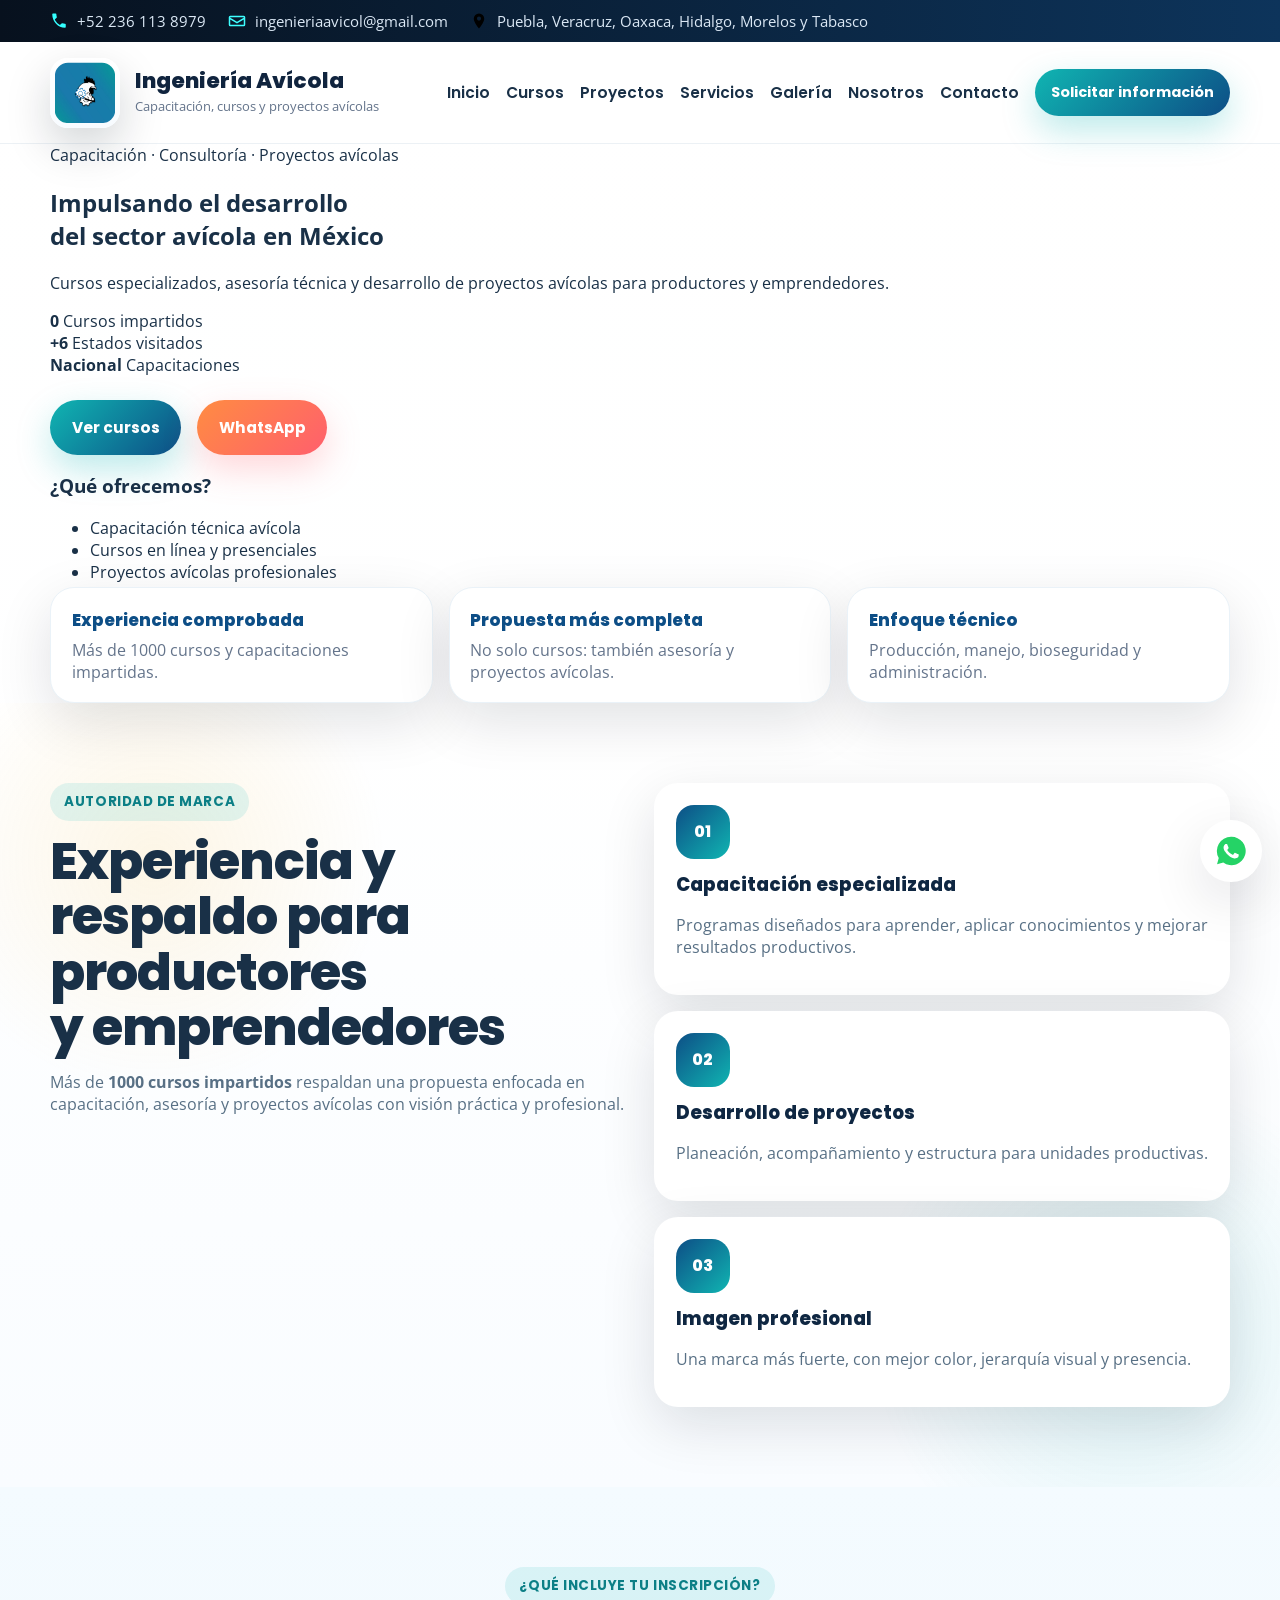
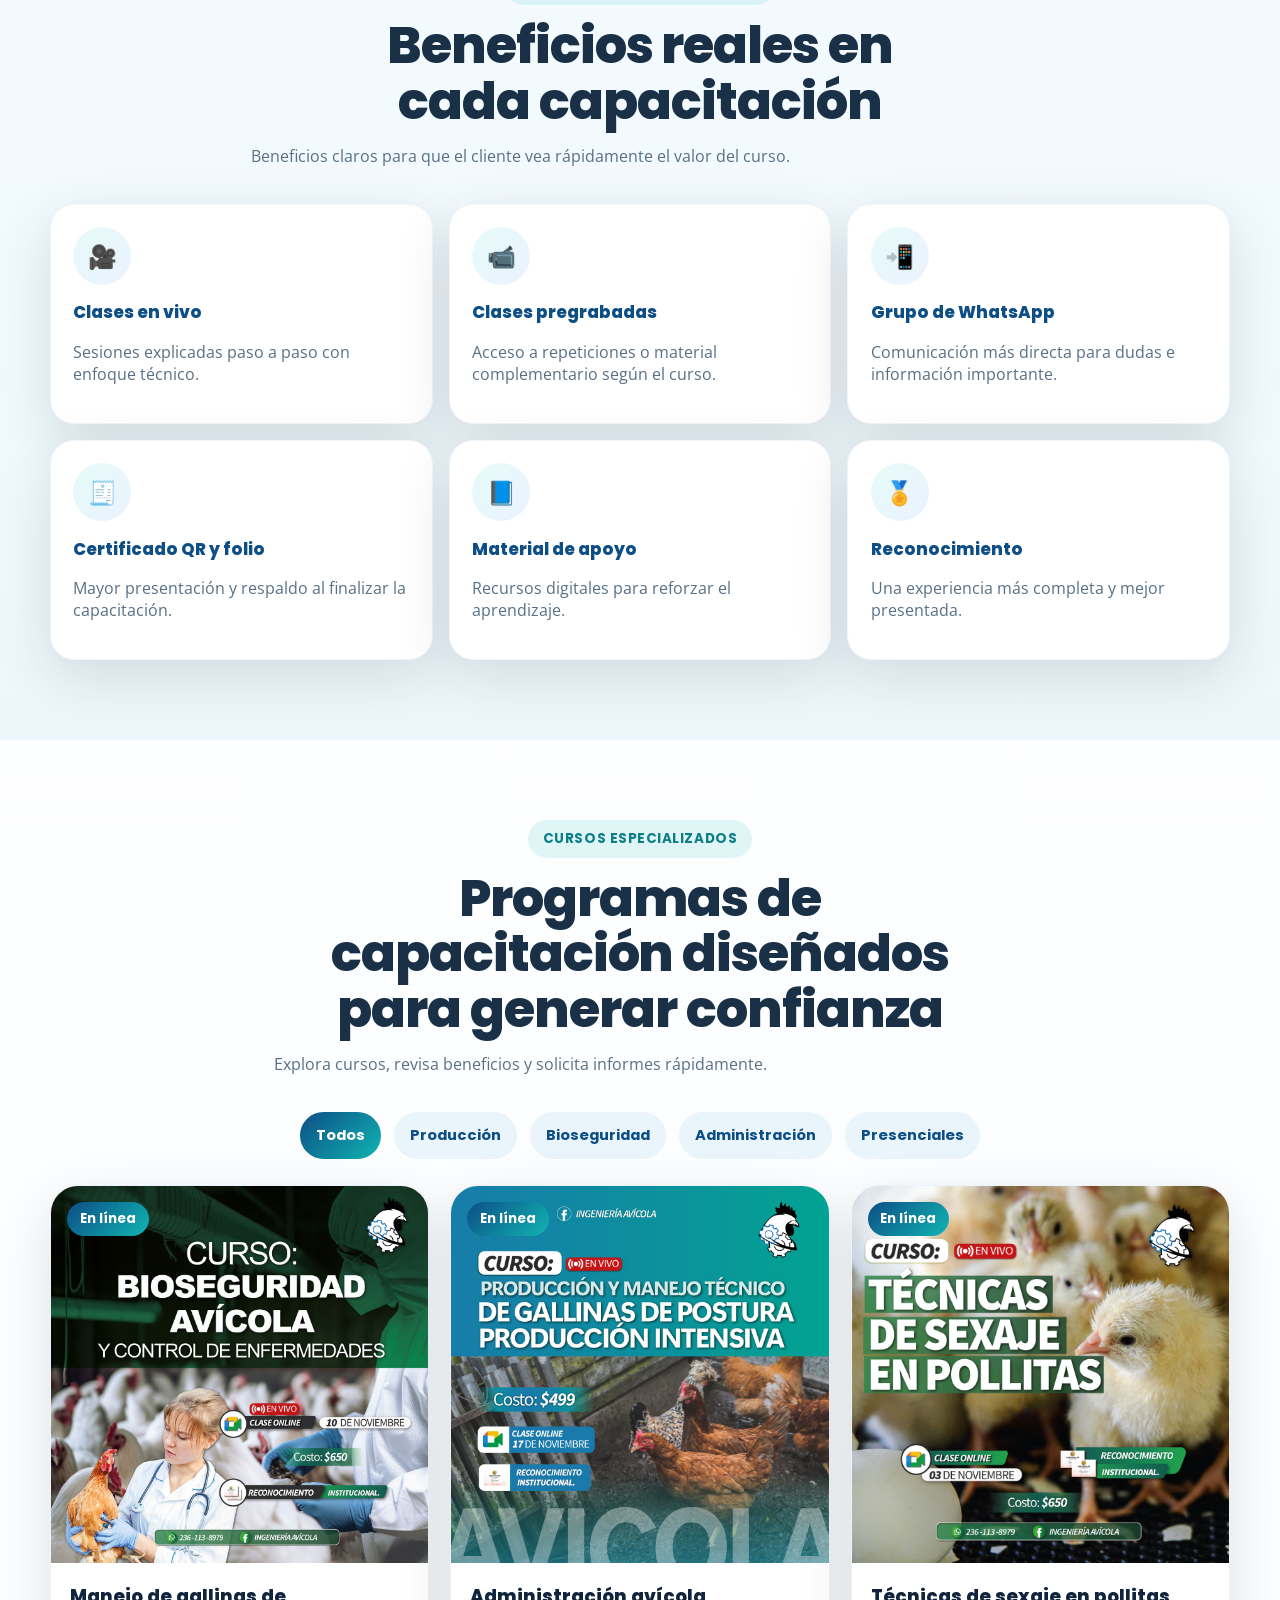
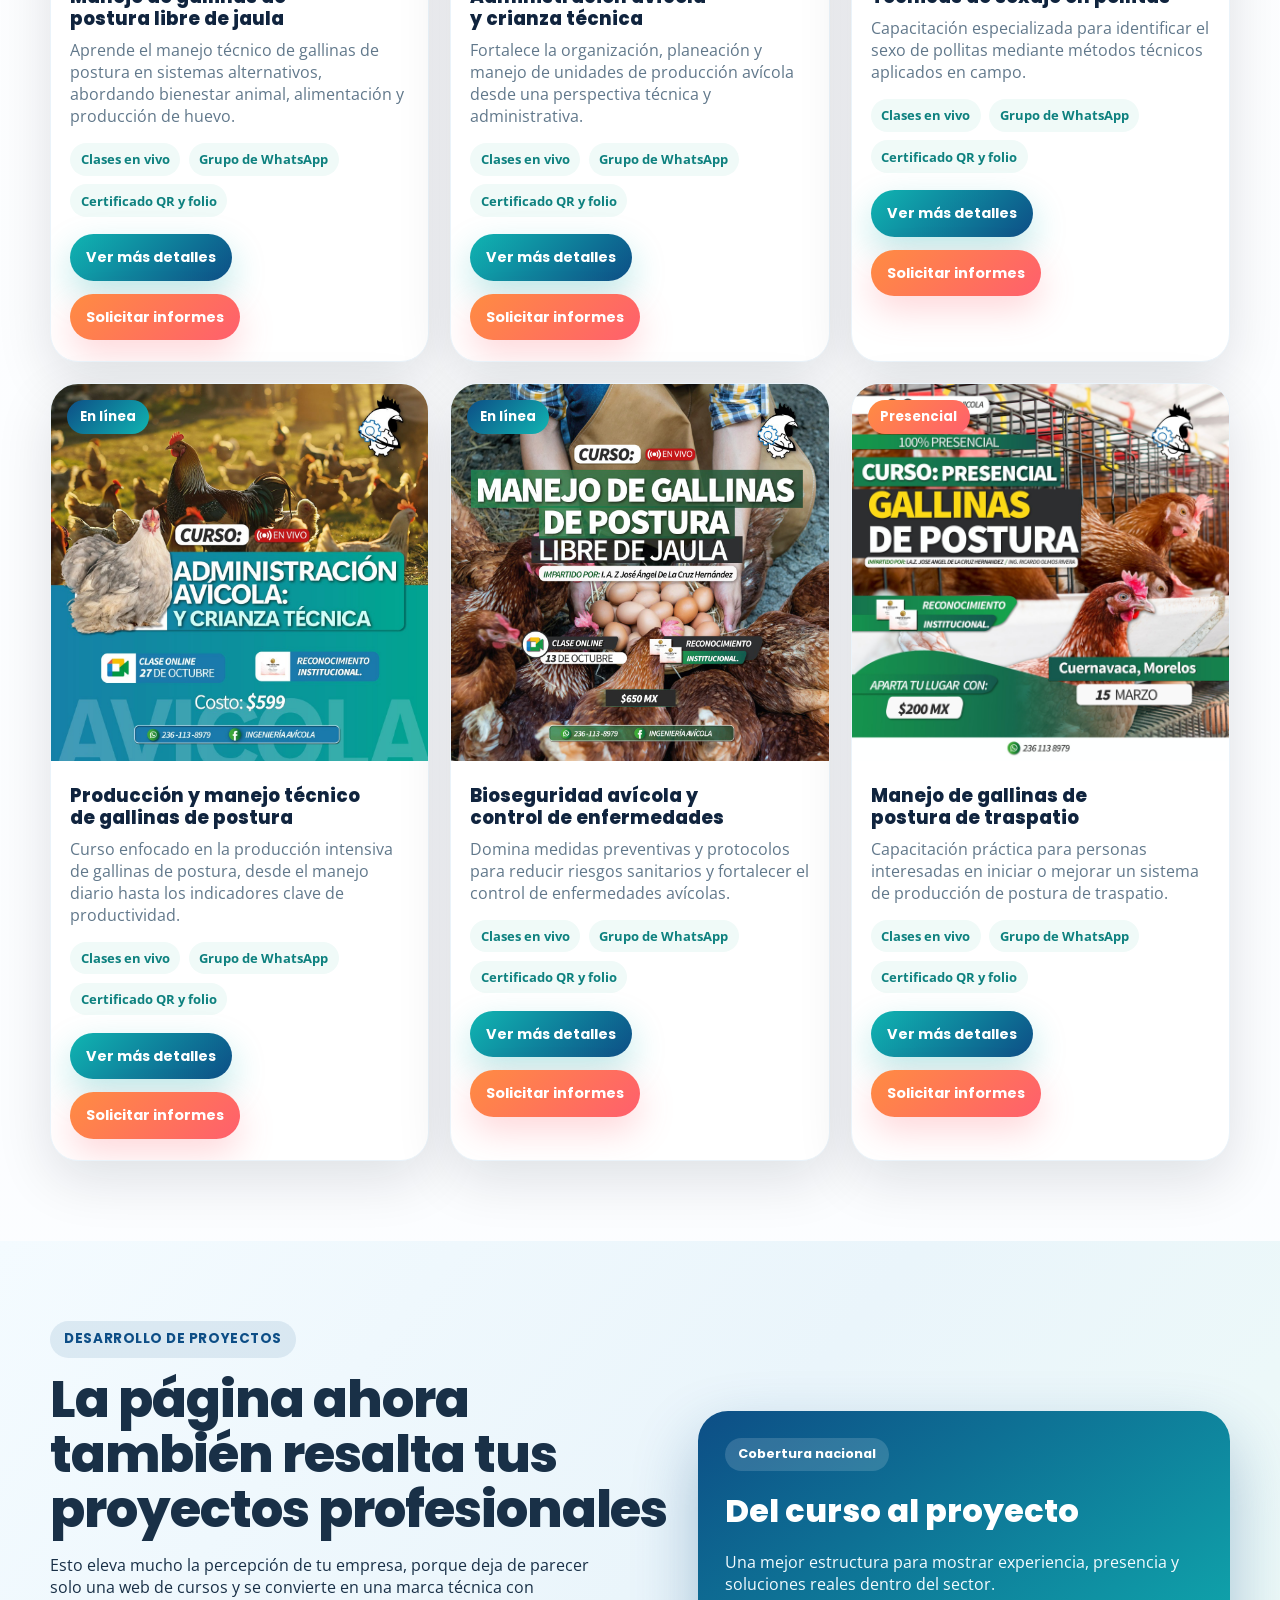
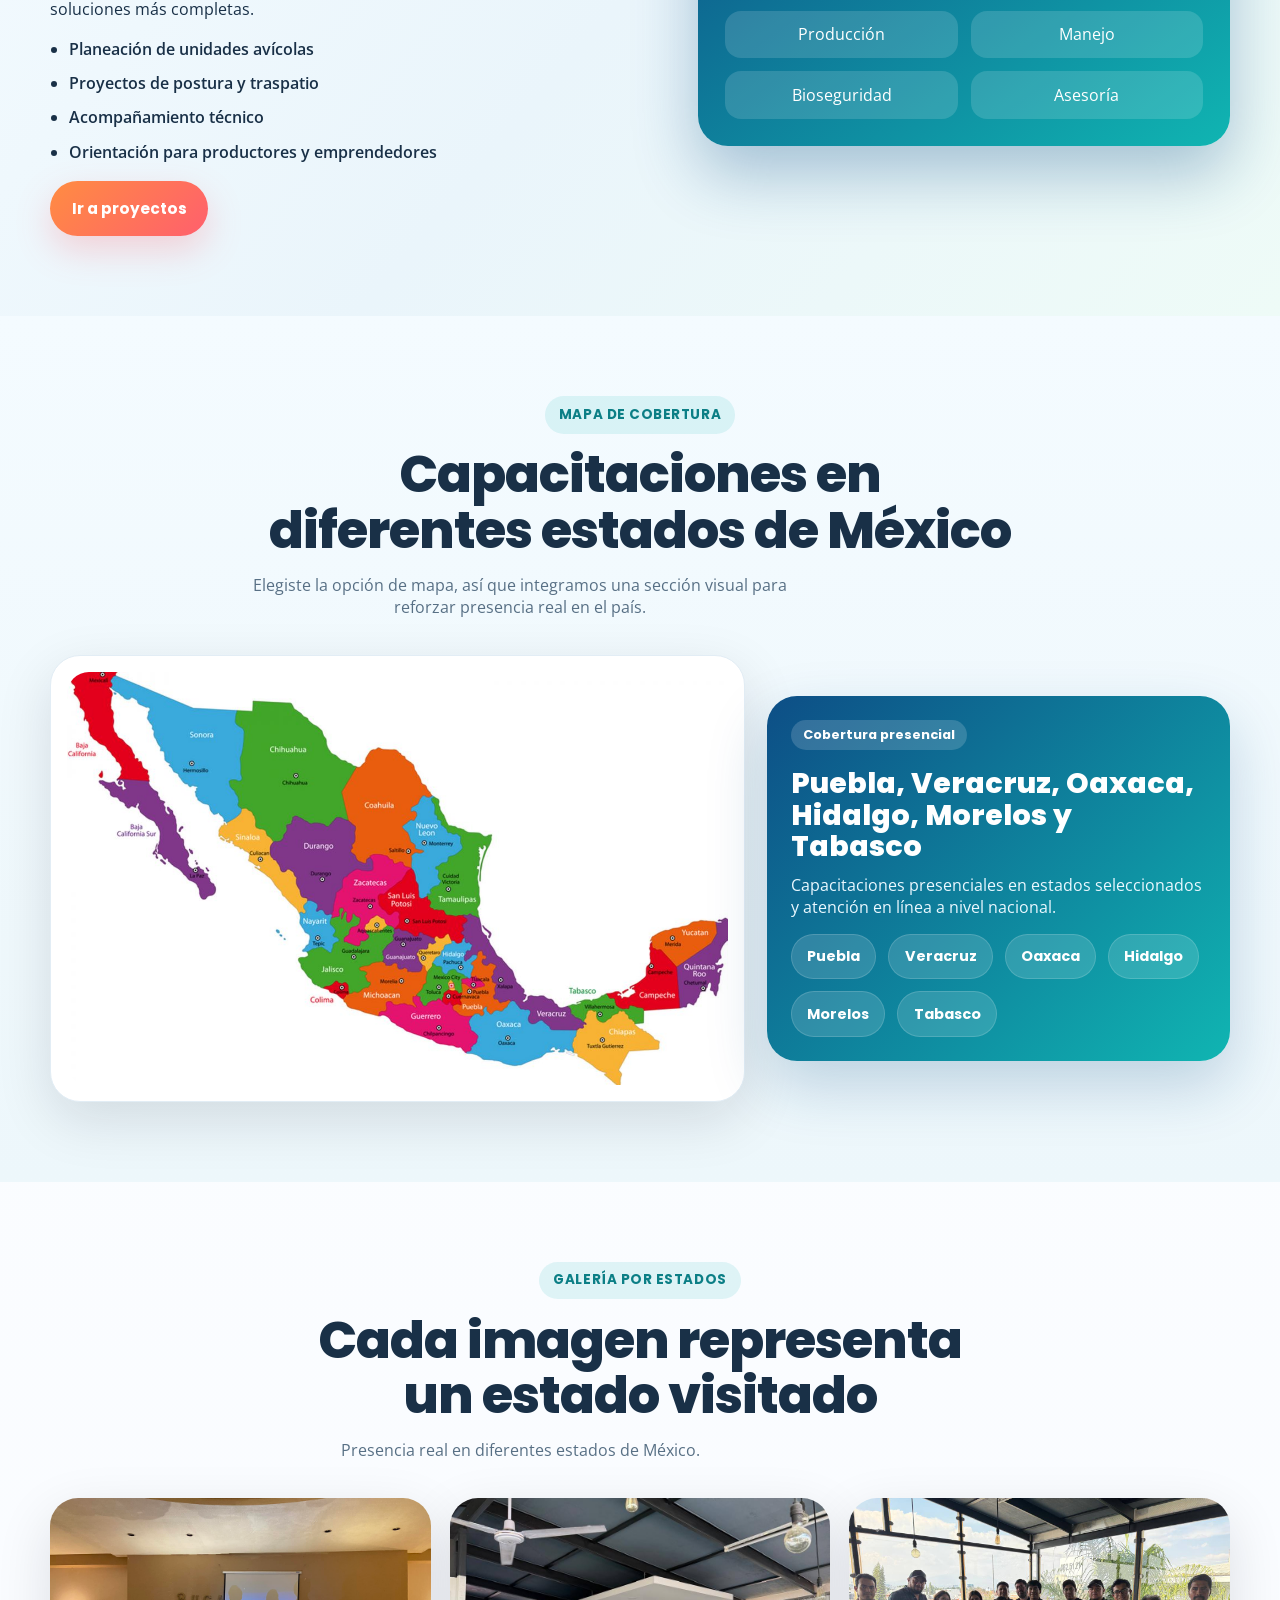
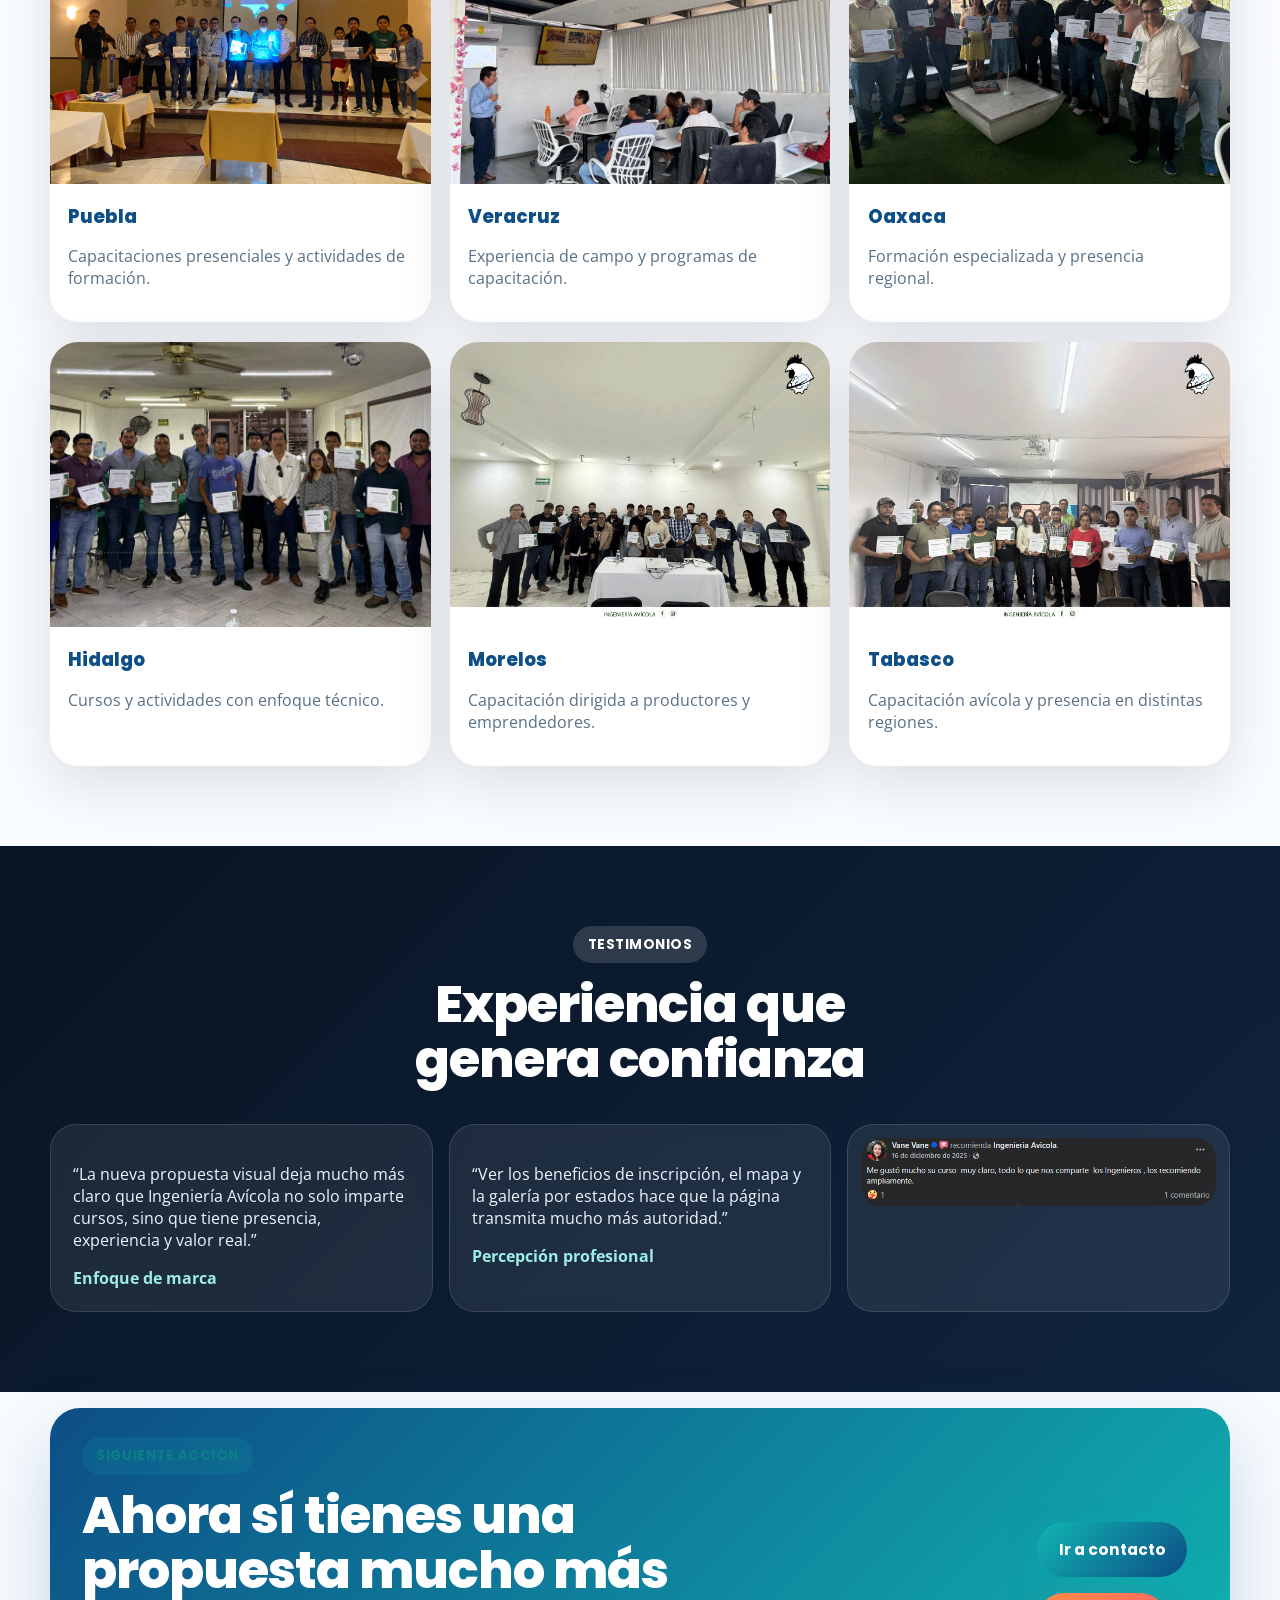
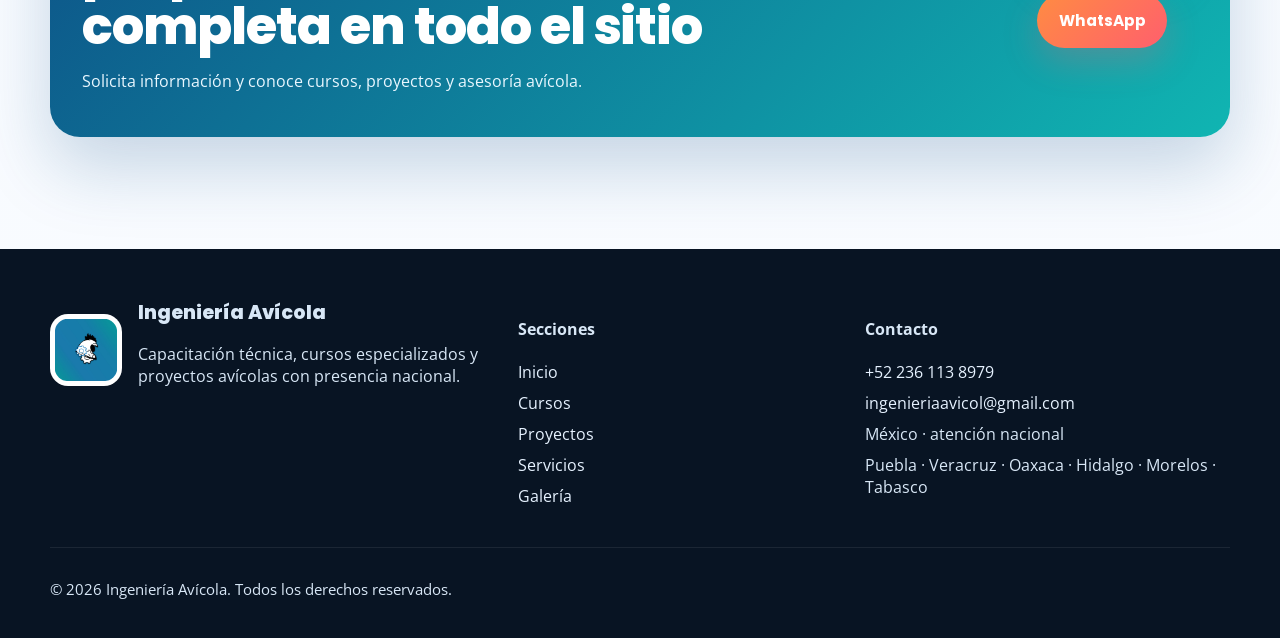
==== commit 7e61e356: "Add files via upload" ====
--- a/index.html
+++ b/index.html
@@ -42,58 +42,63 @@
     </div>
   </header>
   <main>
-    <section class="hero hero-mega">
-      <div class="container hero-grid">
-        <div class="hero-copy">
-          <span class="eyebrow rainbow">Capacitación • Consultoría • Proyectos Avícolas</span>
-          <h1>Más de <span>1000 cursos impartidos</span> y proyectos avícolas profesionales en México</h1>
-          <p>Capacitación especializada, cursos en línea y presenciales, asesoría profesional y proyectos avícolas en México.</p>
-          <div class="hero-badges">
-            <span>Presencia nacional</span>
-            <span>Cursos en vivo y material de apoyo</span>
-            <span>Certificado con QR y folio</span>
-          </div>
-          <div class="hero-actions">
-            <a class="btn" href="pages/cursos.html">Ver cursos</a>
-            <a class="btn btn-secondary" href="pages/proyectos.html">Ver proyectos</a>
-            <a class="btn btn-outline" href="https://wa.me/522361138979" target="_blank" rel="noopener">WhatsApp</a>
-          </div>
-          <div class="stats-row">
-            <article><strong>+1000</strong><span>Cursos impartidos</span></article>
-            <article><strong>Nacional</strong><span>Capacitaciones y asesoría</span></article>
-            <article><strong>6 estados</strong><span>Cobertura presencial</span></article>
-            <article><strong>Profesional</strong><span>Desarrollo de proyectos</span></article>
-          </div>
-        </div>
-        <div class="hero-side">
-          <div class="hero-brand-card">
-            <div class="hero-brand-top">
-              <img src="assets/img/logo/logo-ingenieria-avicola.png" alt="Logo Ingeniería Avícola">
-              <div>
-                <span class="capsule">Marca especializada</span>
-                <h2>Ingeniería Avícola</h2>
-              </div>
-            </div>
-            <div class="hero-feature-grid">
-              <div><strong>Cursos</strong><span>Programas técnicos y aplicables</span></div>
-              <div><strong>Inscripción</strong><span>Grupo WhatsApp, clases y certificado</span></div>
-              <div><strong>Proyectos</strong><span>Planeación y acompañamiento avícola</span></div>
-              <div><strong>Presencia</strong><span>Experiencia real en México</span></div>
-            </div>
-          </div>
-          <div class="hero-card-stack">
-            <article class="floating-card color-a">
-              <strong>Incluye</strong>
-              <p>Clases en vivo, acceso pregrabado y material de apoyo.</p>
-            </article>
-            <article class="floating-card color-b">
-              <strong>Certificado</strong>
-              <p>Con QR y folio para una mejor presentación profesional.</p>
-            </article>
-          </div>
-        </div>
-      </div>
-    </section>
+    
+<section class="hero hero-modern">
+  <div class="container hero-modern-grid">
+
+    <div class="hero-modern-left">
+      <span class="hero-kicker">Capacitación · Consultoría · Proyectos avícolas</span>
+
+      <h1>
+        Impulsando el desarrollo <br>
+        del sector avícola en México
+      </h1>
+
+      <p class="hero-sub">
+        Cursos especializados, asesoría técnica y desarrollo de proyectos avícolas
+        para productores y emprendedores.
+      </p>
+
+      <div class="hero-stats">
+        <div class="stat">
+          <strong class="counter" data-target="1000">0</strong>
+          <span>Cursos impartidos</span>
+        </div>
+
+        <div class="stat">
+          <strong>+6</strong>
+          <span>Estados visitados</span>
+        </div>
+
+        <div class="stat">
+          <strong>Nacional</strong>
+          <span>Capacitaciones</span>
+        </div>
+      </div>
+
+      <div class="hero-actions">
+        <a class="btn" href="pages/cursos.html">Ver cursos</a>
+        <a class="btn btn-secondary" href="https://wa.me/522361138979">WhatsApp</a>
+      </div>
+
+    </div>
+
+    <div class="hero-modern-right">
+      <div class="hero-card">
+        <h3>¿Qué ofrecemos?</h3>
+
+        <ul class="hero-list">
+          <li>Capacitación técnica avícola</li>
+          <li>Cursos en línea y presenciales</li>
+          <li>Proyectos avícolas profesionales</li>
+          <li>Asesoría para productores</li>
+        </ul>
+      </div>
+    </div>
+
+  </div>
+</section>
+
 
     <section class="impact-strip">
       <div class="container impact-grid">
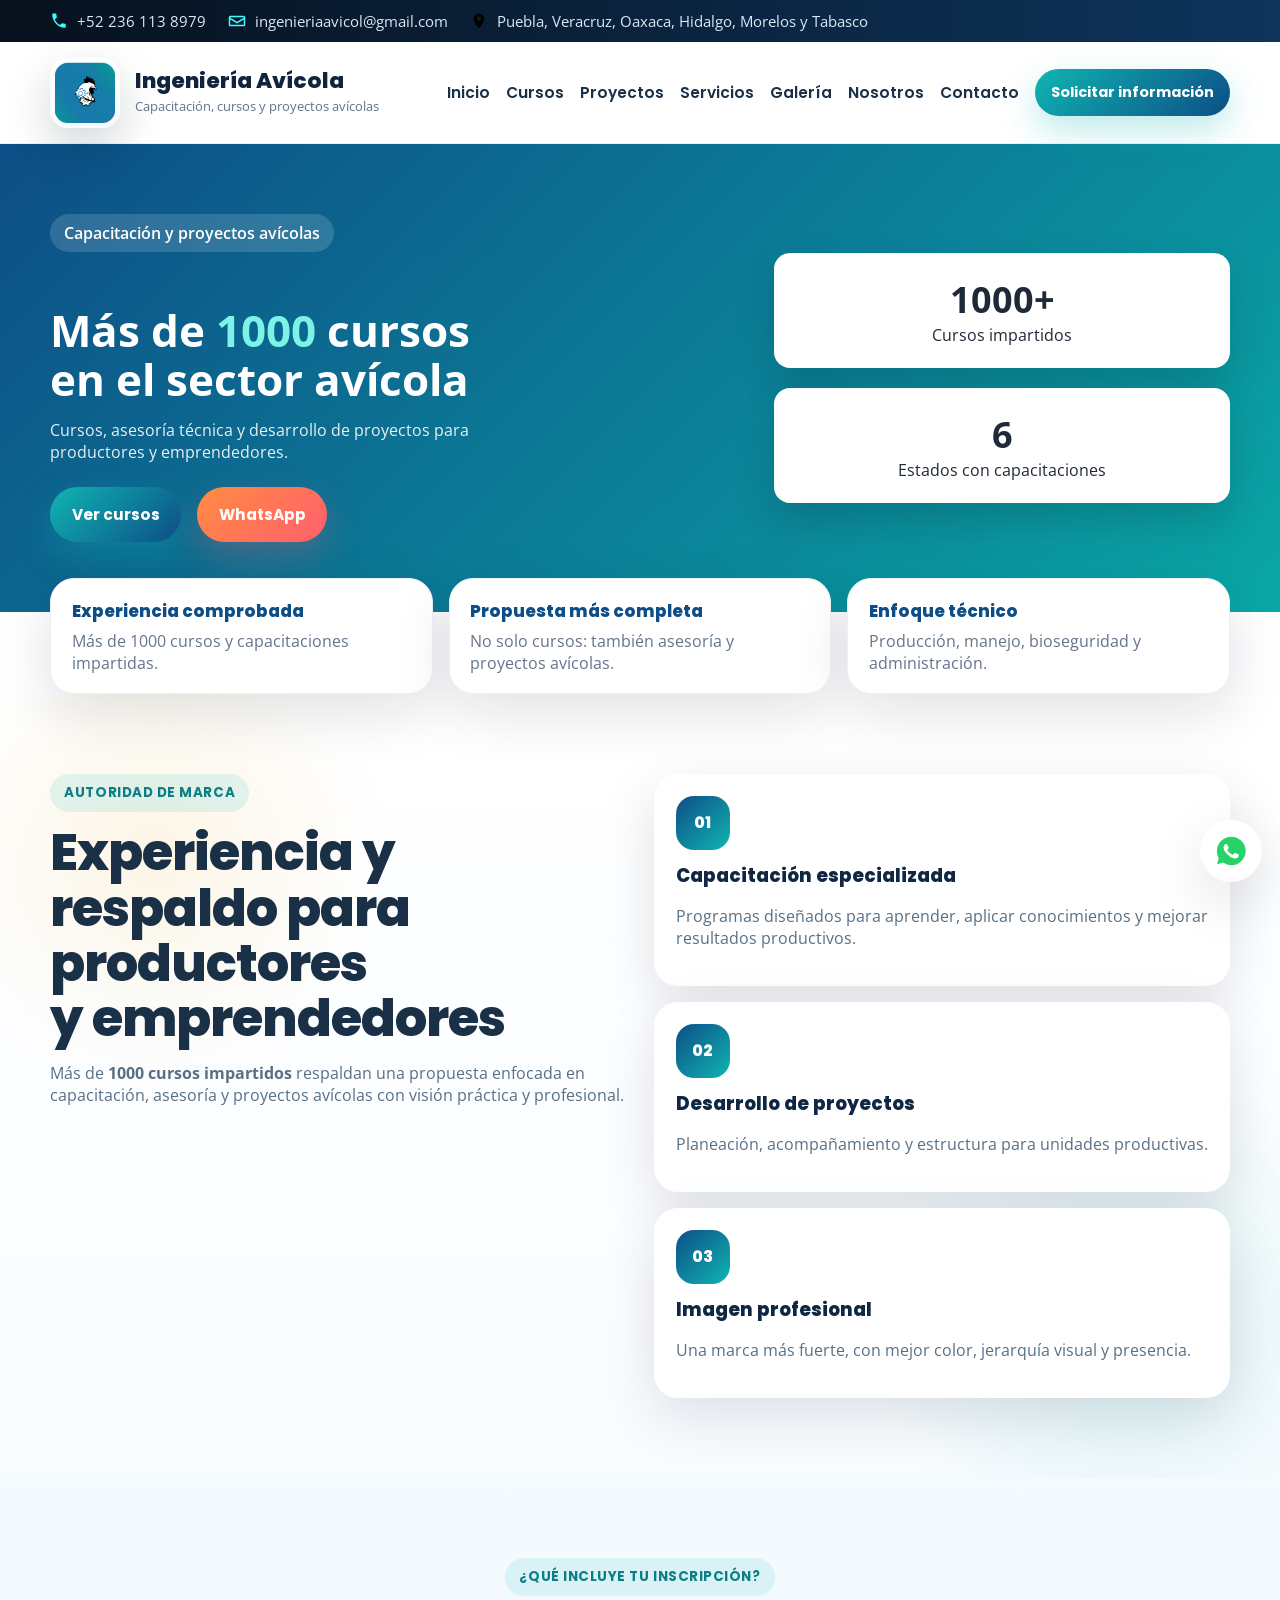
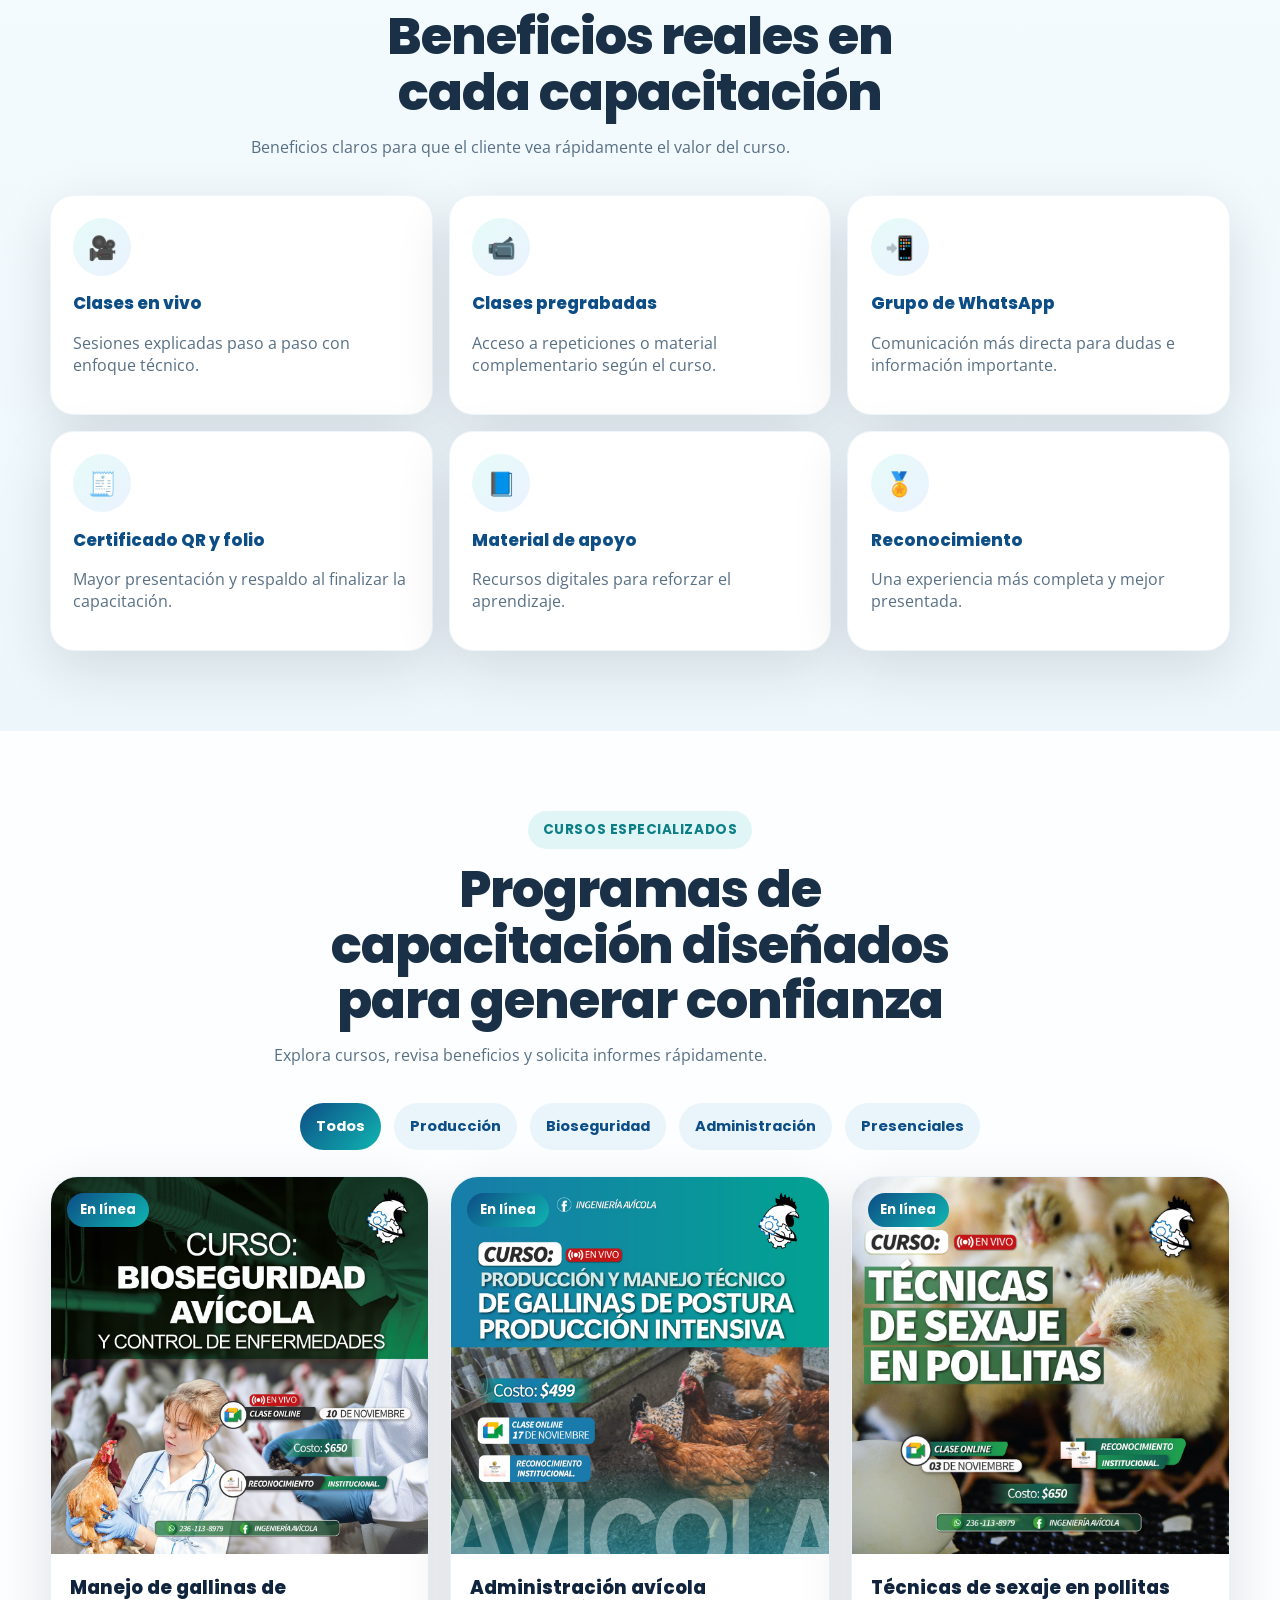
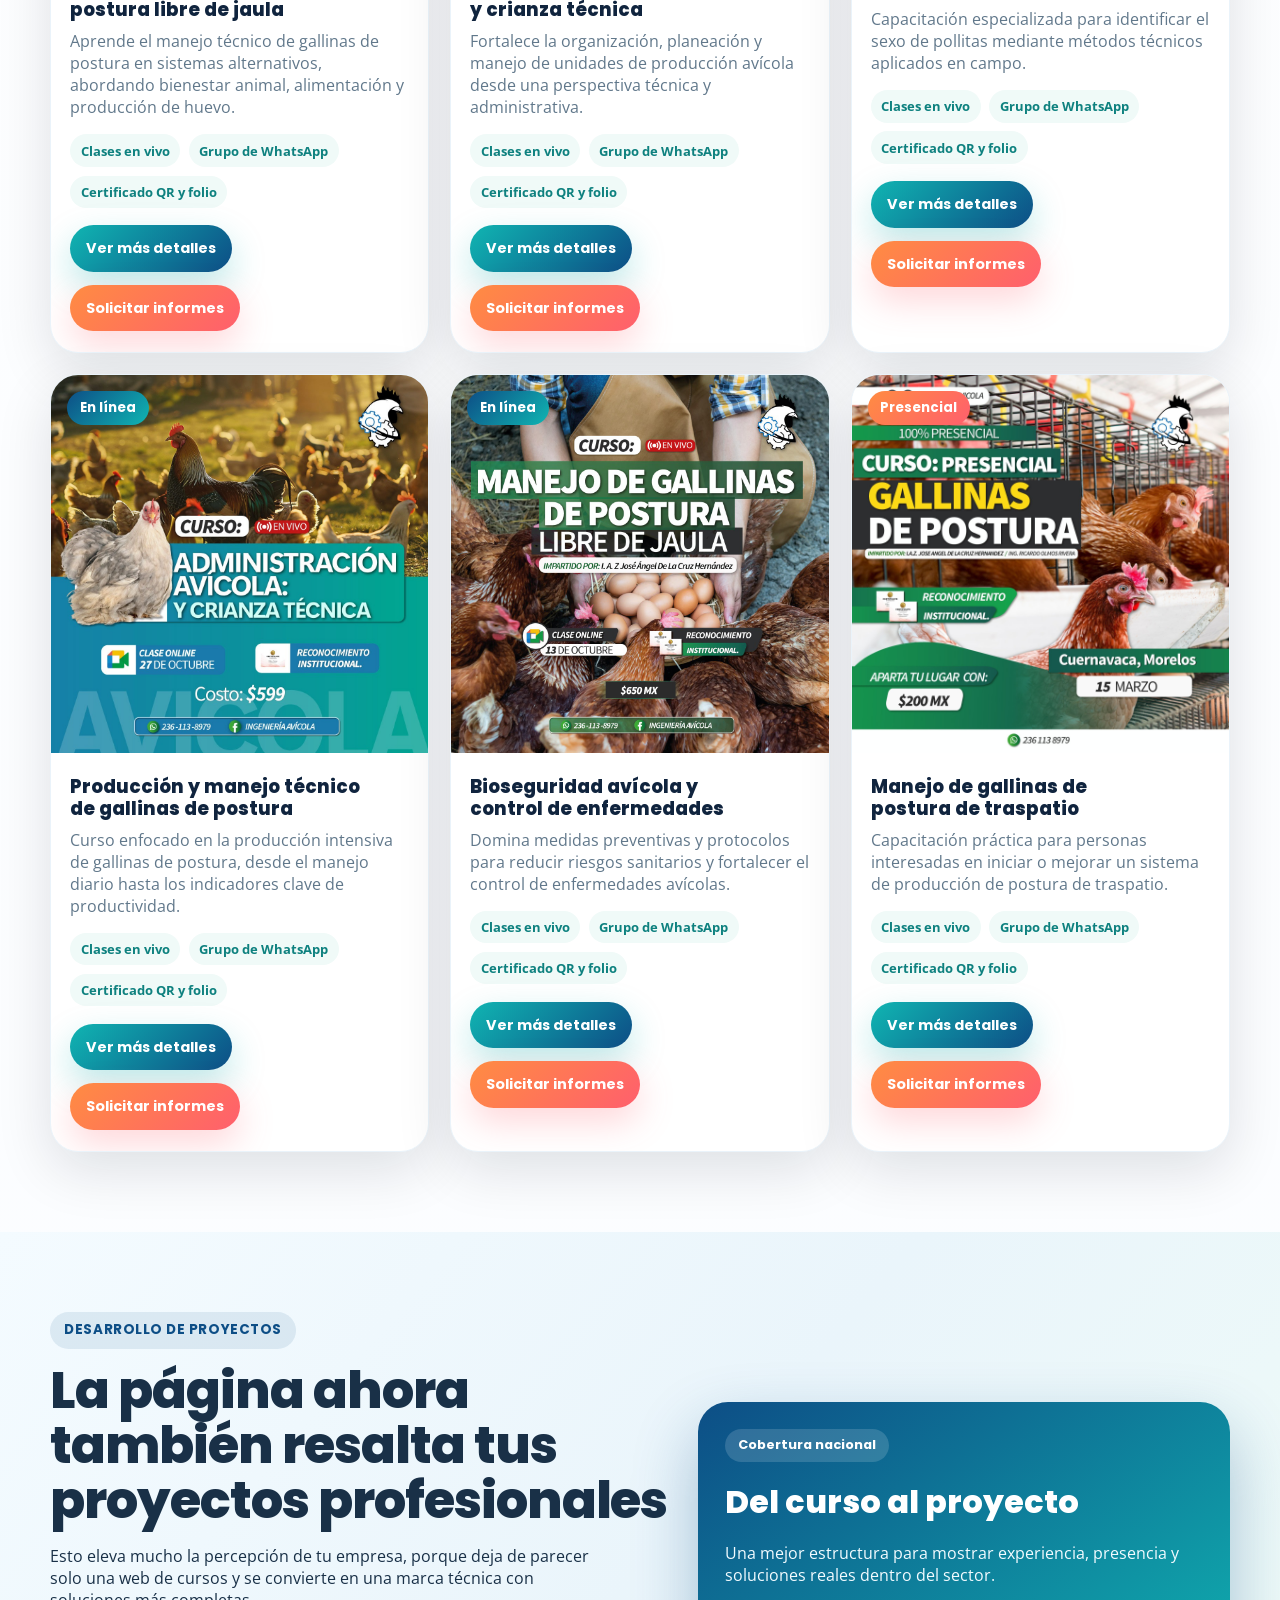
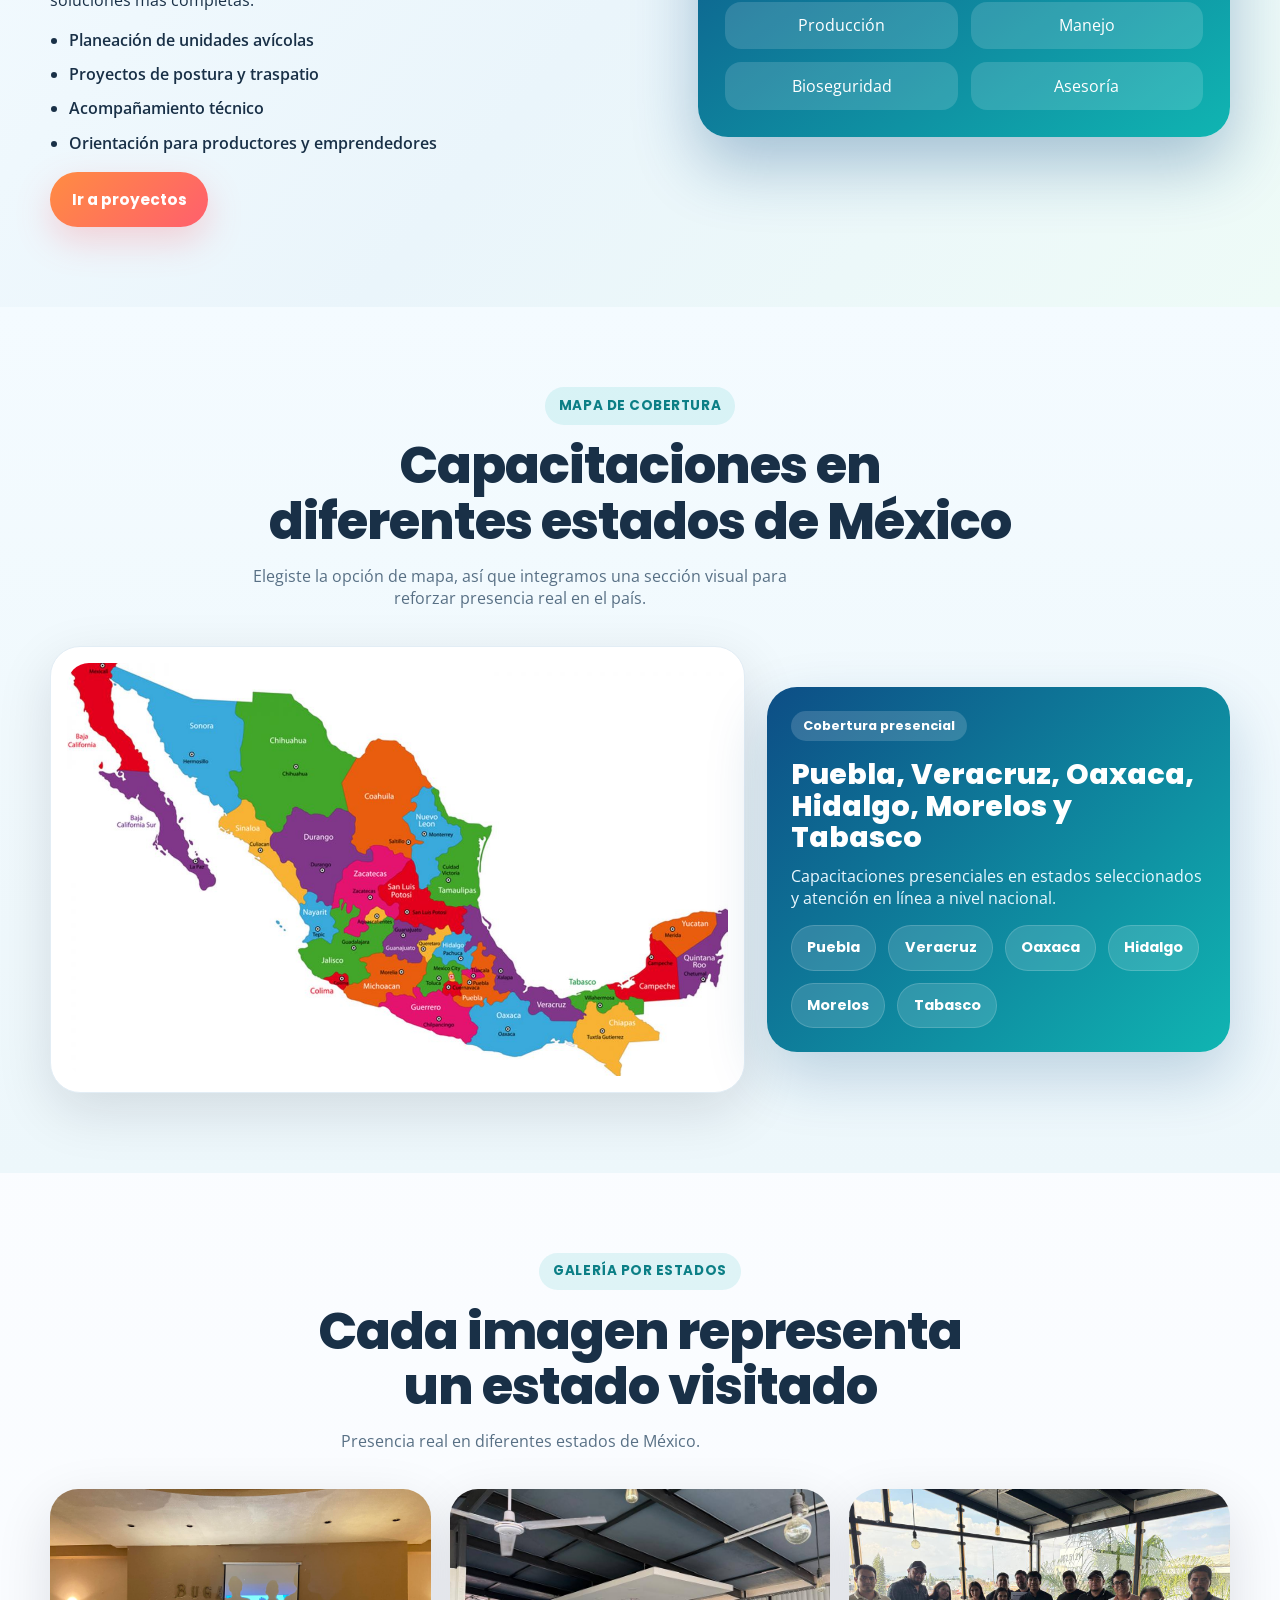
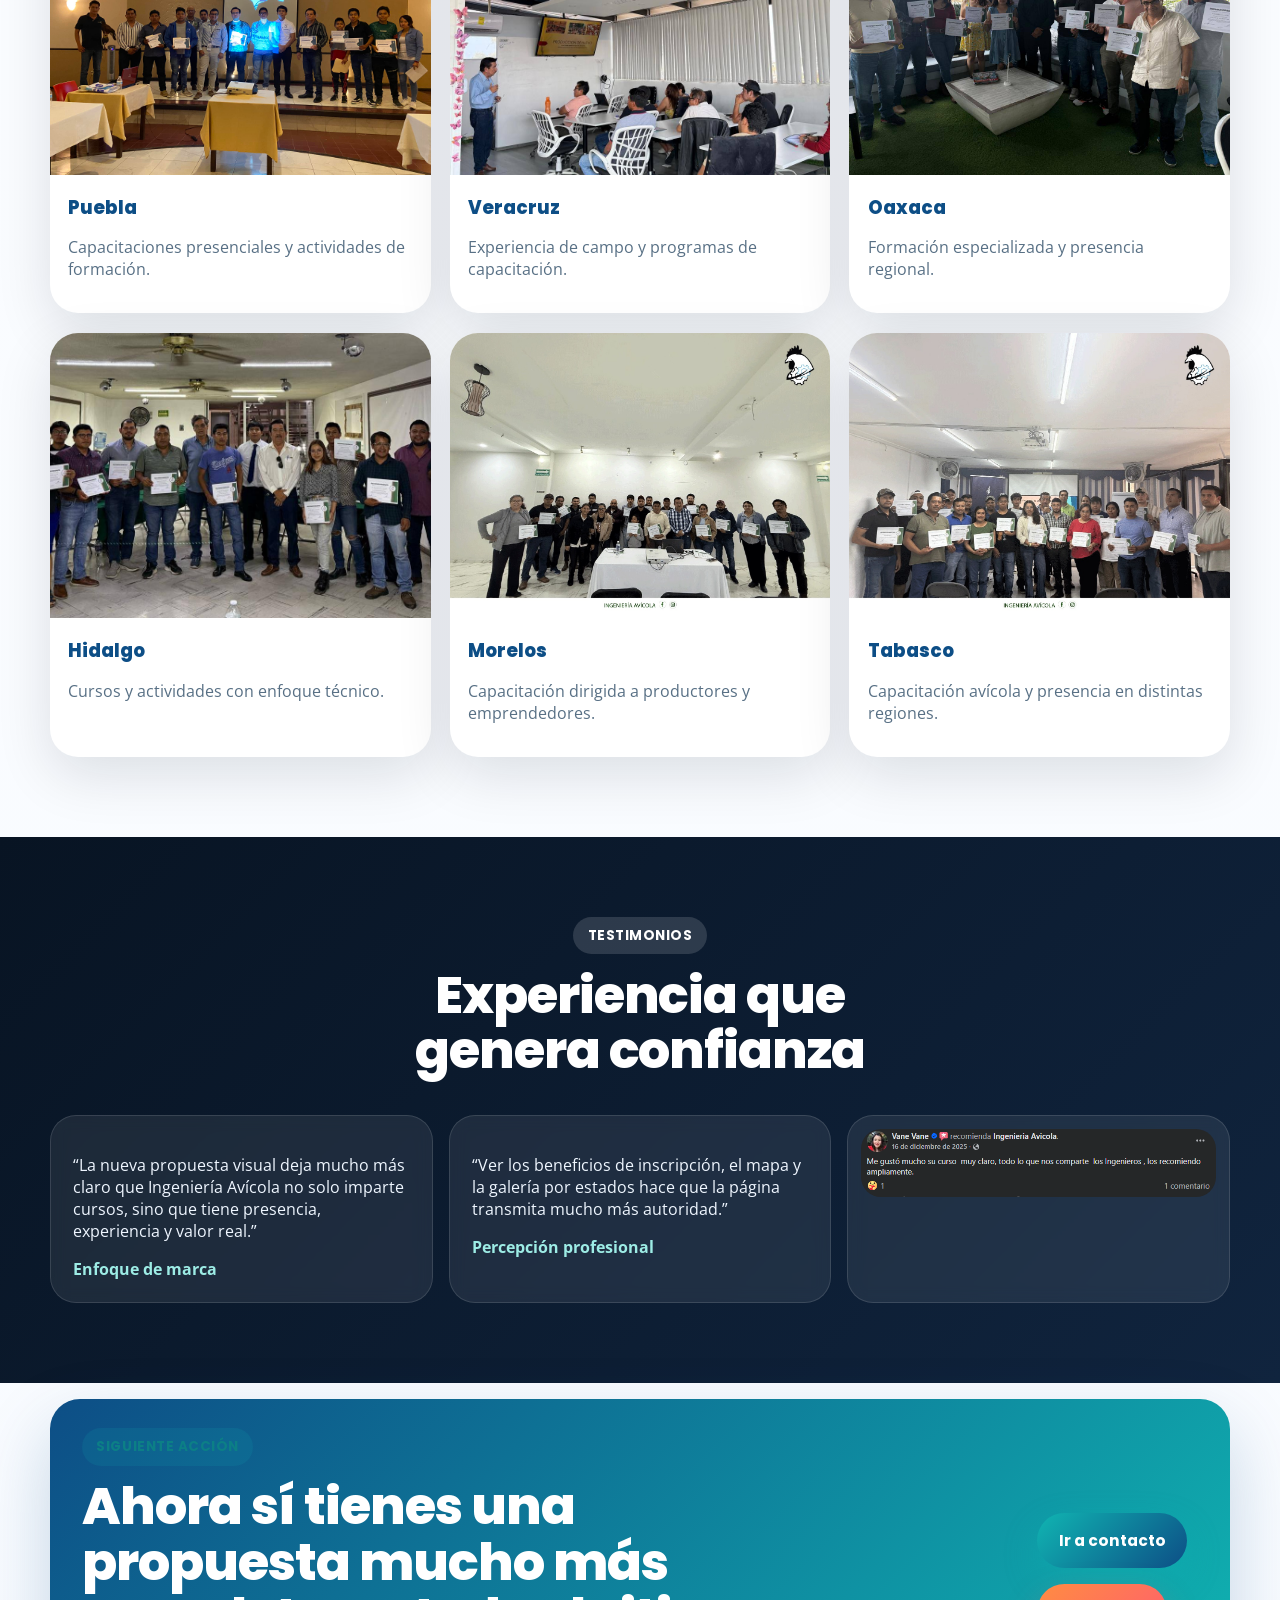
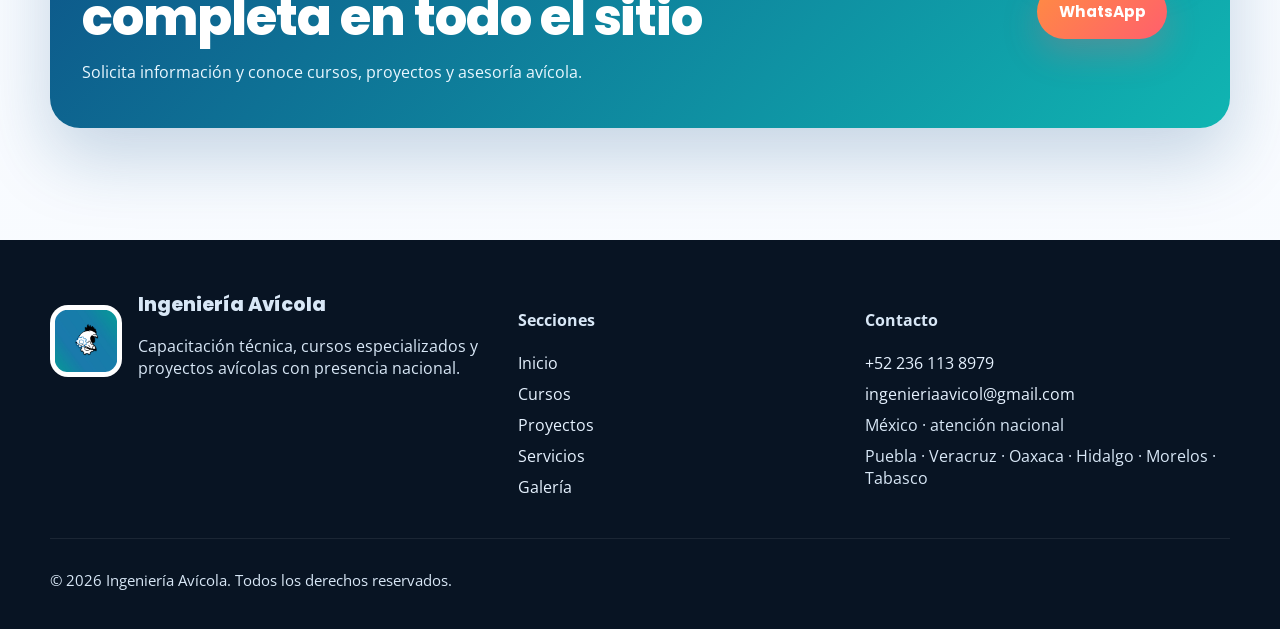
==== commit 091d1389: "Add files via upload" ====
--- a/index.html
+++ b/index.html
@@ -43,38 +43,22 @@
   </header>
   <main>
     
-<section class="hero hero-modern">
-  <div class="container hero-modern-grid">
-
-    <div class="hero-modern-left">
-      <span class="hero-kicker">Capacitación · Consultoría · Proyectos avícolas</span>
+
+<section class="hero hero-impact">
+  <div class="container hero-impact-grid">
+
+    <div class="hero-impact-left">
+
+      <span class="hero-kicker">Capacitación y proyectos avícolas</span>
 
       <h1>
-        Impulsando el desarrollo <br>
-        del sector avícola en México
+        Más de <span class="accent">1000</span> cursos<br>
+        en el sector avícola
       </h1>
 
       <p class="hero-sub">
-        Cursos especializados, asesoría técnica y desarrollo de proyectos avícolas
-        para productores y emprendedores.
+        Cursos, asesoría técnica y desarrollo de proyectos para productores y emprendedores.
       </p>
-
-      <div class="hero-stats">
-        <div class="stat">
-          <strong class="counter" data-target="1000">0</strong>
-          <span>Cursos impartidos</span>
-        </div>
-
-        <div class="stat">
-          <strong>+6</strong>
-          <span>Estados visitados</span>
-        </div>
-
-        <div class="stat">
-          <strong>Nacional</strong>
-          <span>Capacitaciones</span>
-        </div>
-      </div>
 
       <div class="hero-actions">
         <a class="btn" href="pages/cursos.html">Ver cursos</a>
@@ -83,21 +67,21 @@
 
     </div>
 
-    <div class="hero-modern-right">
-      <div class="hero-card">
-        <h3>¿Qué ofrecemos?</h3>
-
-        <ul class="hero-list">
-          <li>Capacitación técnica avícola</li>
-          <li>Cursos en línea y presenciales</li>
-          <li>Proyectos avícolas profesionales</li>
-          <li>Asesoría para productores</li>
-        </ul>
+    <div class="hero-impact-right">
+      <div class="stat-box">
+        <strong class="counter" data-target="1000">0</strong>
+        <span>Cursos impartidos</span>
+      </div>
+
+      <div class="stat-box">
+        <strong>6</strong>
+        <span>Estados con capacitaciones</span>
       </div>
     </div>
 
   </div>
 </section>
+
 
 
     <section class="impact-strip">
--- a/css/styles.css
+++ b/css/styles.css
@@ -330,3 +330,203 @@
 .hero-badges span,.mini-includes span,.coverage-tags span,.map-list span{text-wrap:nowrap}
 .highlight-grid article p,.benefit-grid article p,.state-card p,.quote-card p{font-size:.97rem}
 .projects-copy p,.section-heading p{max-width:60ch}
+
+
+/* NUEVO HERO MODERNO */
+
+.hero-modern{
+background:linear-gradient(135deg,#0d4e86,#0aa7a6);
+color:white;
+padding:90px 0;
+}
+
+.hero-modern-grid{
+display:grid;
+grid-template-columns:1.2fr .8fr;
+gap:40px;
+align-items:center;
+}
+
+.hero-kicker{
+display:inline-block;
+background:rgba(255,255,255,.15);
+padding:8px 14px;
+border-radius:30px;
+font-weight:600;
+margin-bottom:18px;
+}
+
+.hero-modern h1{
+font-size:46px;
+line-height:1.1;
+margin-bottom:18px;
+}
+
+.hero-sub{
+opacity:.9;
+margin-bottom:30px;
+max-width:520px;
+}
+
+.hero-stats{
+display:flex;
+gap:30px;
+margin-bottom:30px;
+}
+
+.stat strong{
+font-size:32px;
+display:block;
+}
+
+.stat span{
+font-size:14px;
+opacity:.9;
+}
+
+.hero-card{
+background:white;
+color:#1f2937;
+padding:28px;
+border-radius:20px;
+box-shadow:0 20px 40px rgba(0,0,0,.15);
+}
+
+.hero-card h3{
+margin-bottom:12px;
+}
+
+.hero-list{
+list-style:none;
+padding:0;
+}
+
+.hero-list li{
+padding:6px 0;
+border-bottom:1px solid #eee;
+}
+
+/* responsive */
+
+@media (max-width:900px){
+
+.hero-modern-grid{
+grid-template-columns:1fr;
+}
+
+.hero-modern h1{
+font-size:34px;
+}
+
+.hero-stats{
+gap:20px;
+}
+
+}
+
+
+/* HERO MÁS IMPACTANTE Y CORTO */
+
+.hero-impact{
+background:linear-gradient(135deg,#0d4e86,#0aa7a6);
+color:white;
+padding:70px 0;
+}
+
+.hero-impact-grid{
+display:grid;
+grid-template-columns:1.2fr .8fr;
+gap:40px;
+align-items:center;
+}
+
+.hero-impact h1{
+font-size:44px;
+line-height:1.1;
+margin-bottom:14px;
+}
+
+.accent{
+color:#7cf3e6;
+}
+
+.hero-sub{
+max-width:420px;
+opacity:.9;
+margin-bottom:24px;
+}
+
+.hero-impact-right{
+display:flex;
+flex-direction:column;
+gap:20px;
+}
+
+.stat-box{
+background:white;
+color:#1f2937;
+padding:22px;
+border-radius:16px;
+text-align:center;
+box-shadow:0 20px 40px rgba(0,0,0,.15);
+}
+
+.stat-box strong{
+font-size:36px;
+display:block;
+}
+
+/* MAPA RESPONSIVE */
+
+.real-map-card img{
+width:100%;
+max-height:420px;
+object-fit:contain;
+}
+
+/* MOBILE */
+
+@media (max-width:900px){
+
+.hero-impact-grid{
+grid-template-columns:1fr;
+}
+
+.hero-impact h1{
+font-size:32px;
+}
+
+.hero-impact-right{
+flex-direction:row;
+}
+
+.stat-box{
+flex:1;
+padding:16px;
+}
+
+.real-map-card img{
+max-height:260px;
+}
+
+}
+
+@media (max-width:480px){
+
+.hero-impact{
+padding:50px 0;
+}
+
+.hero-impact h1{
+font-size:28px;
+}
+
+.hero-sub{
+font-size:14px;
+}
+
+.real-map-card img{
+max-height:220px;
+}
+
+}
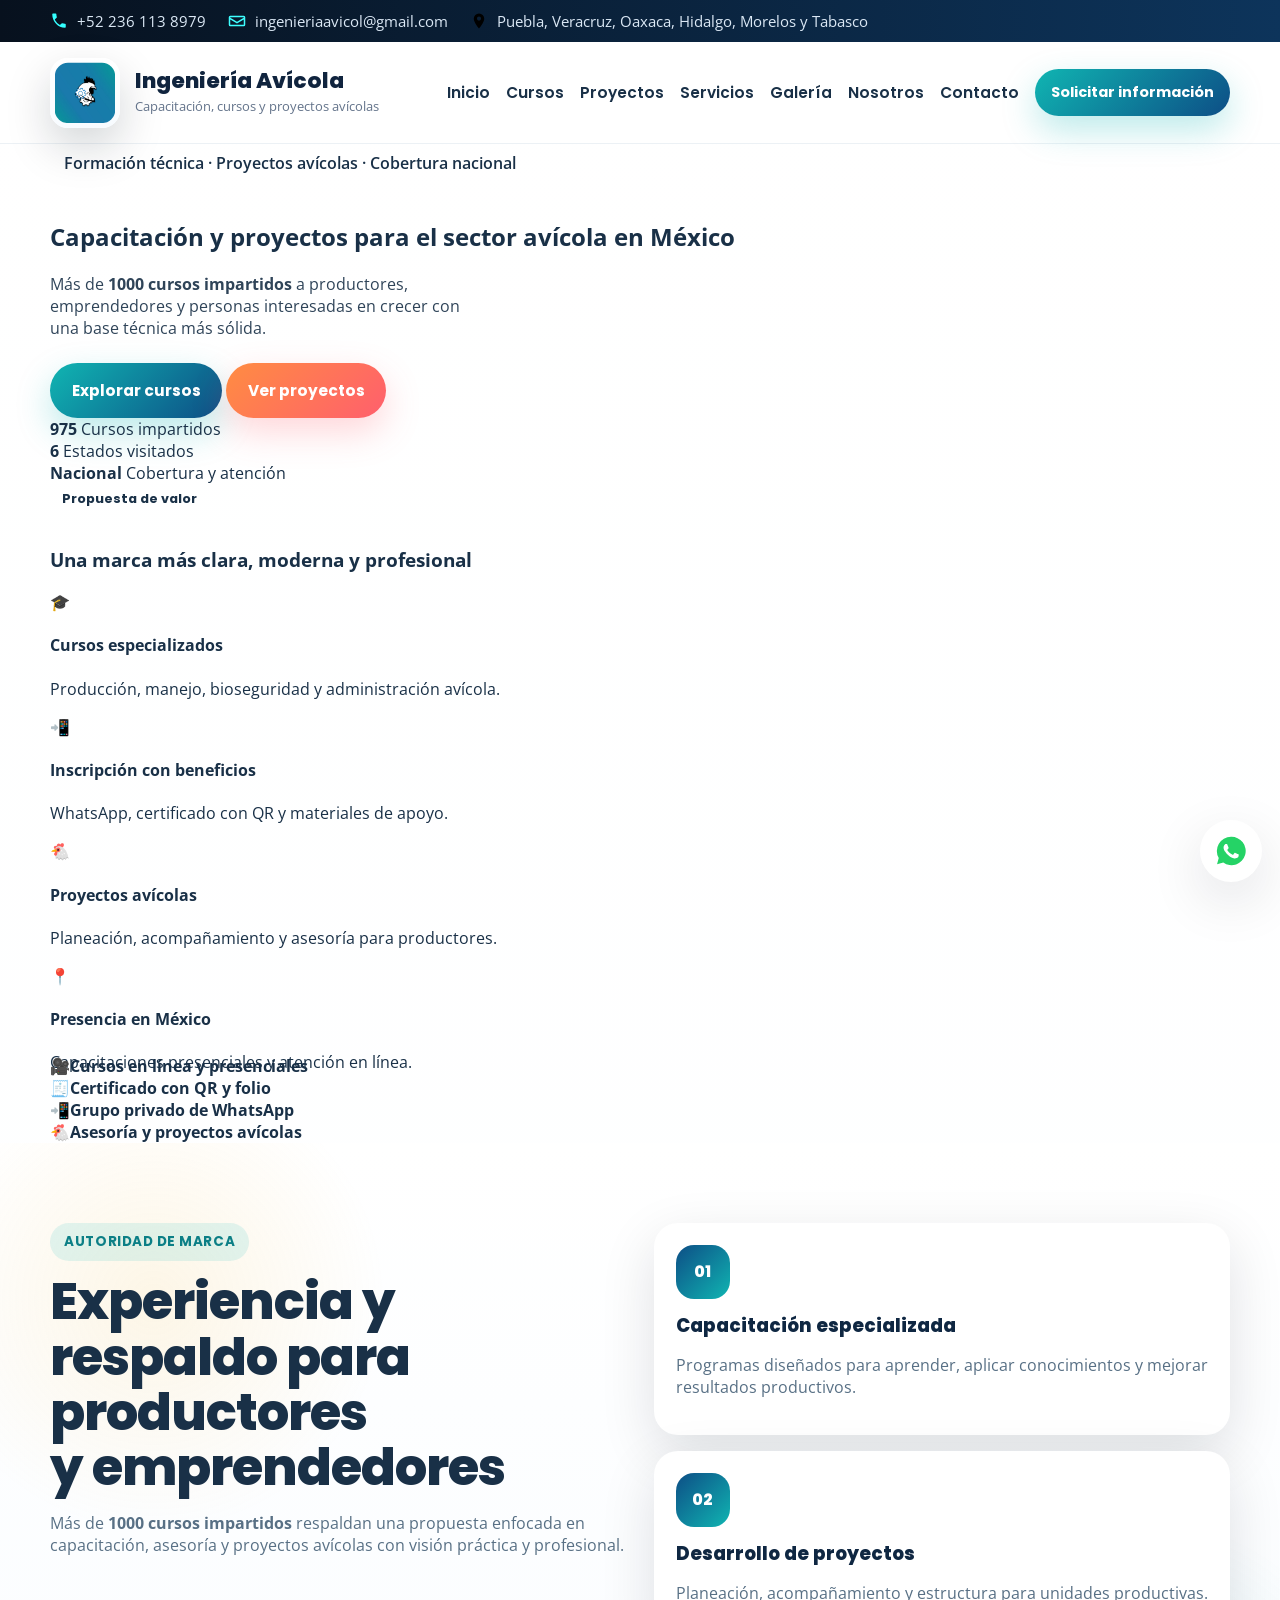
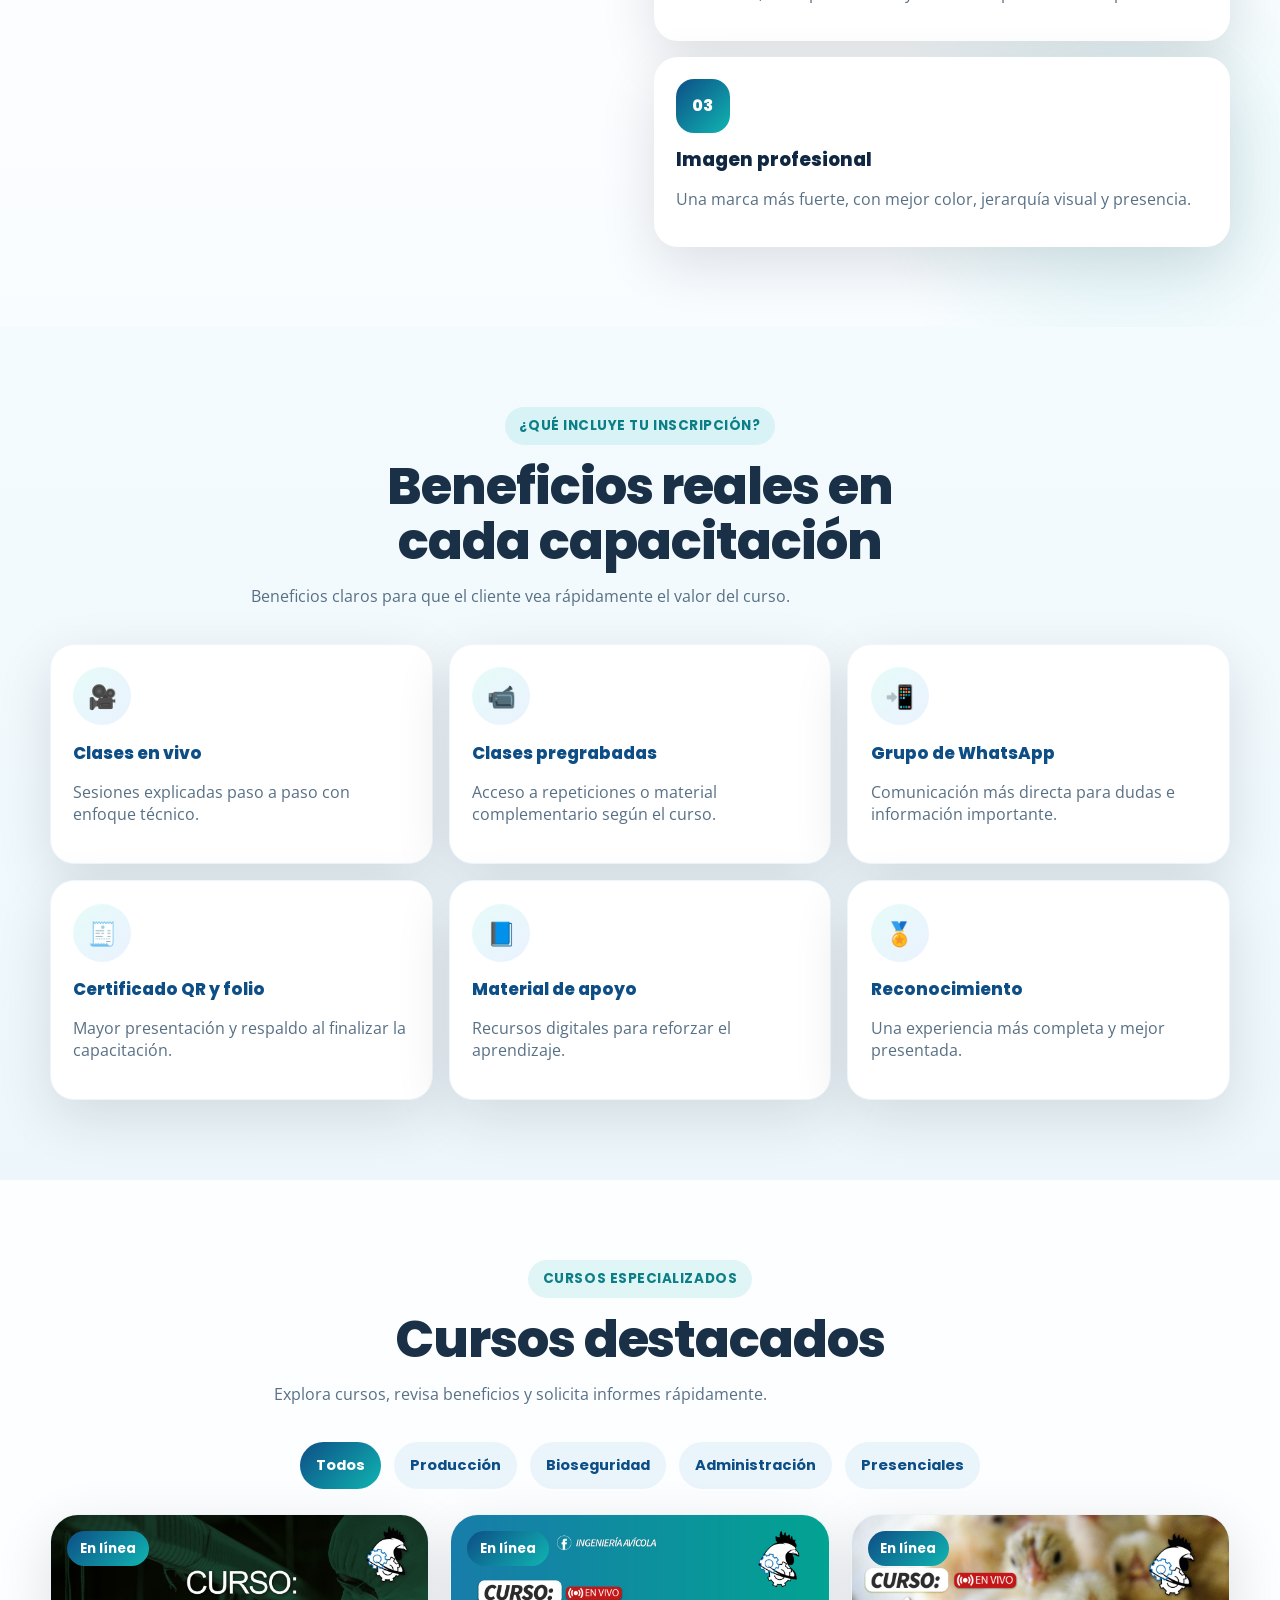
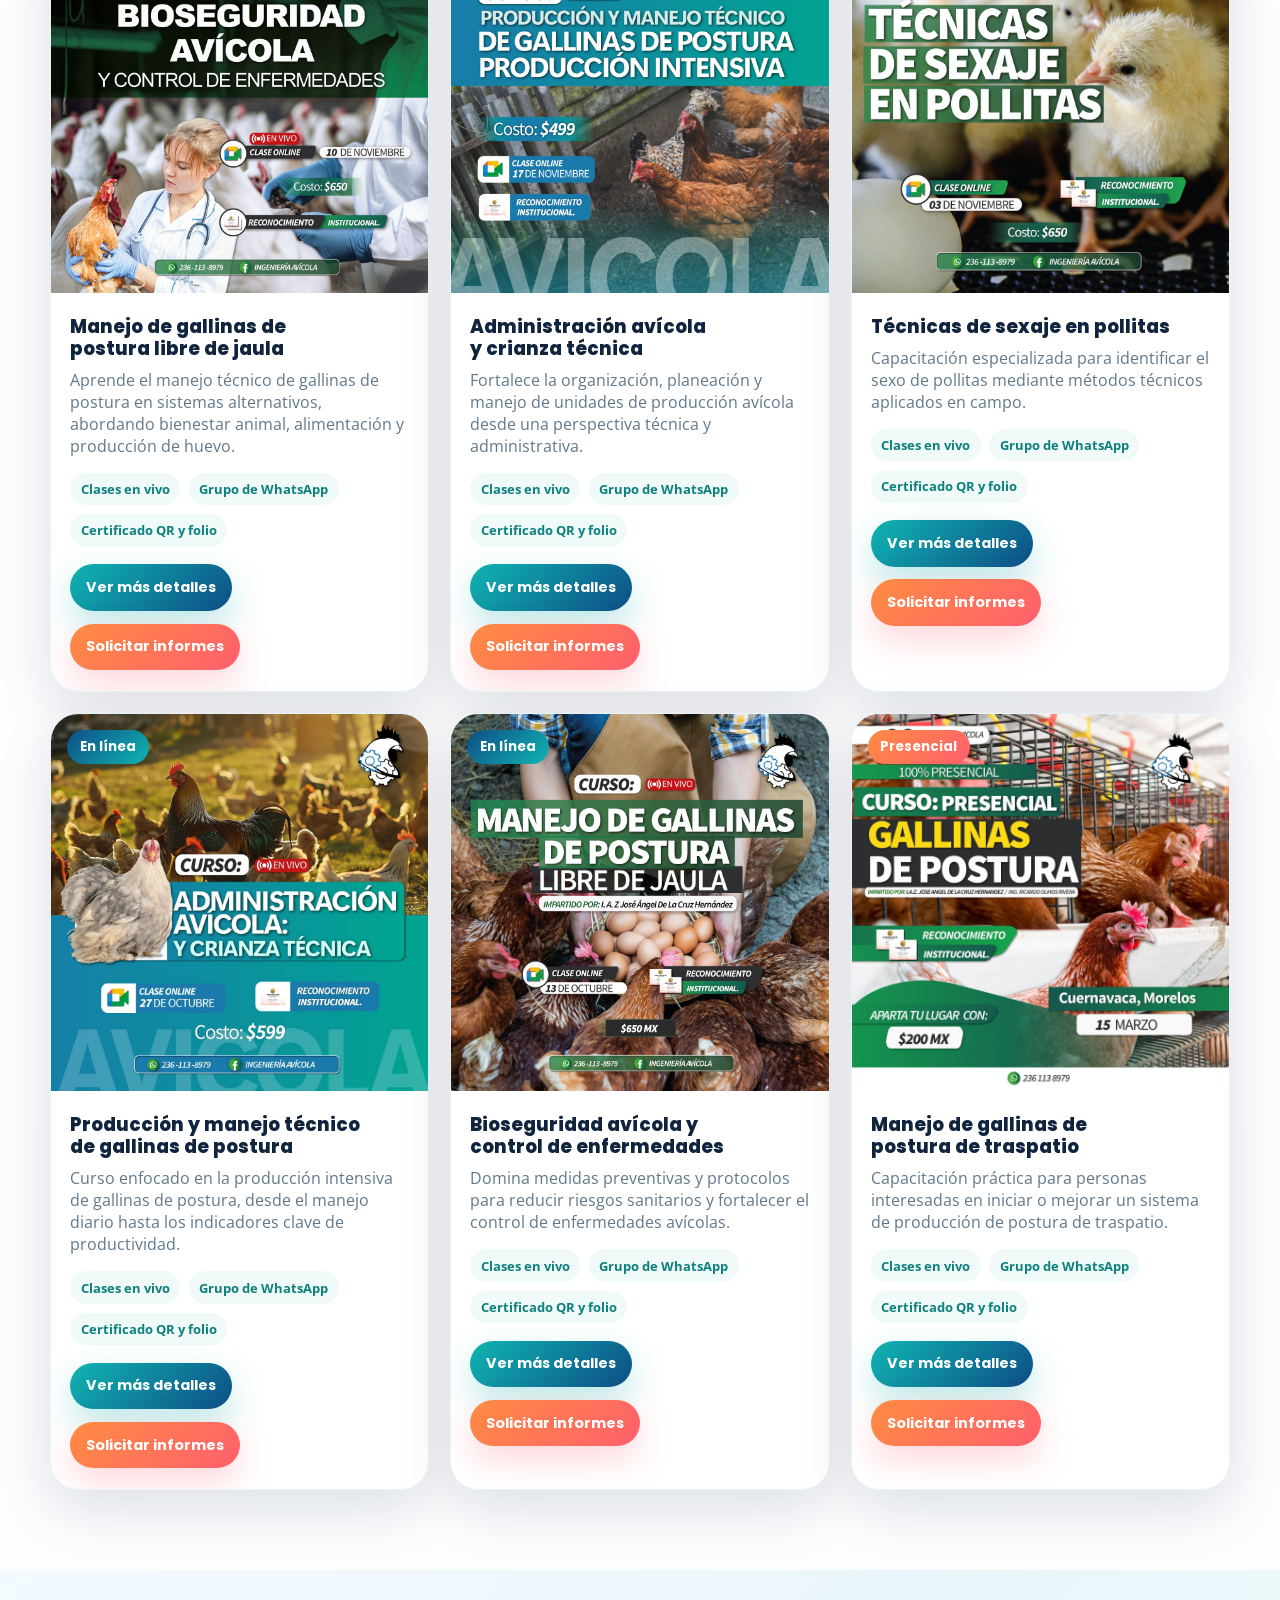
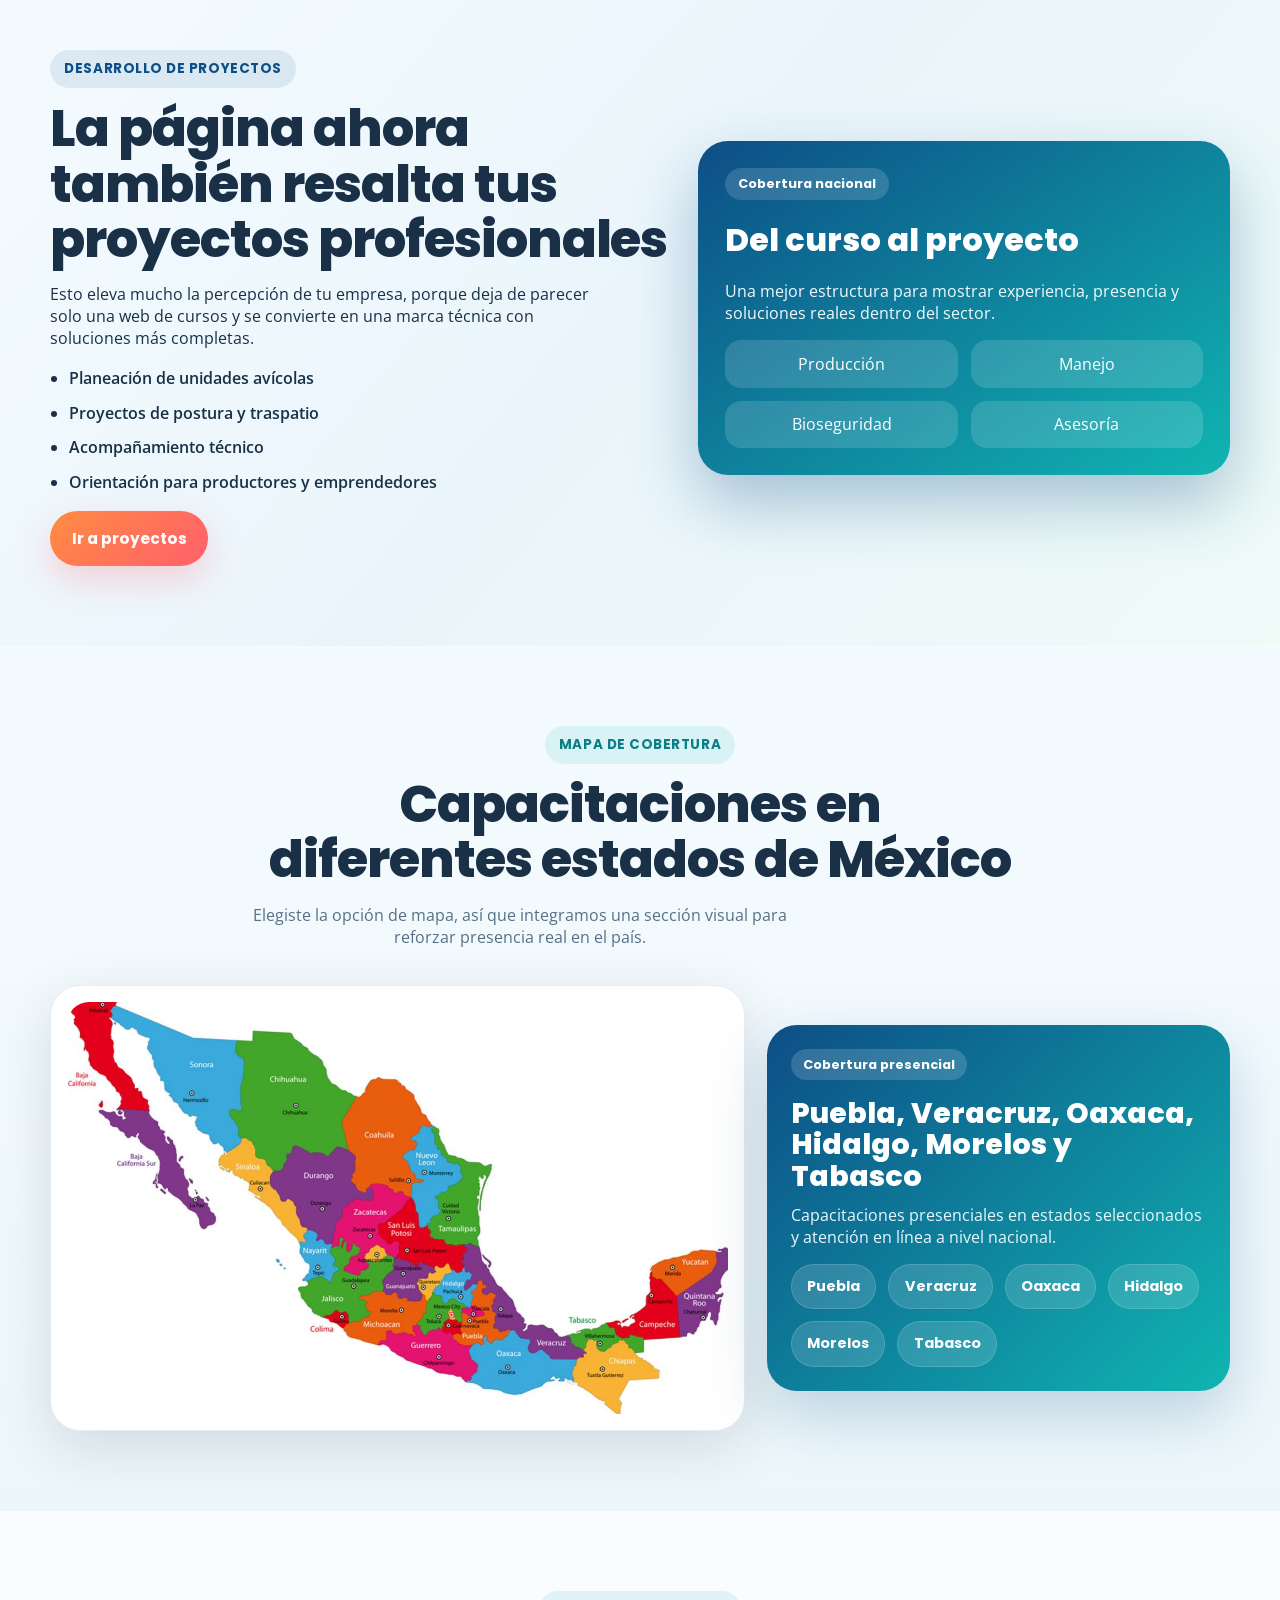
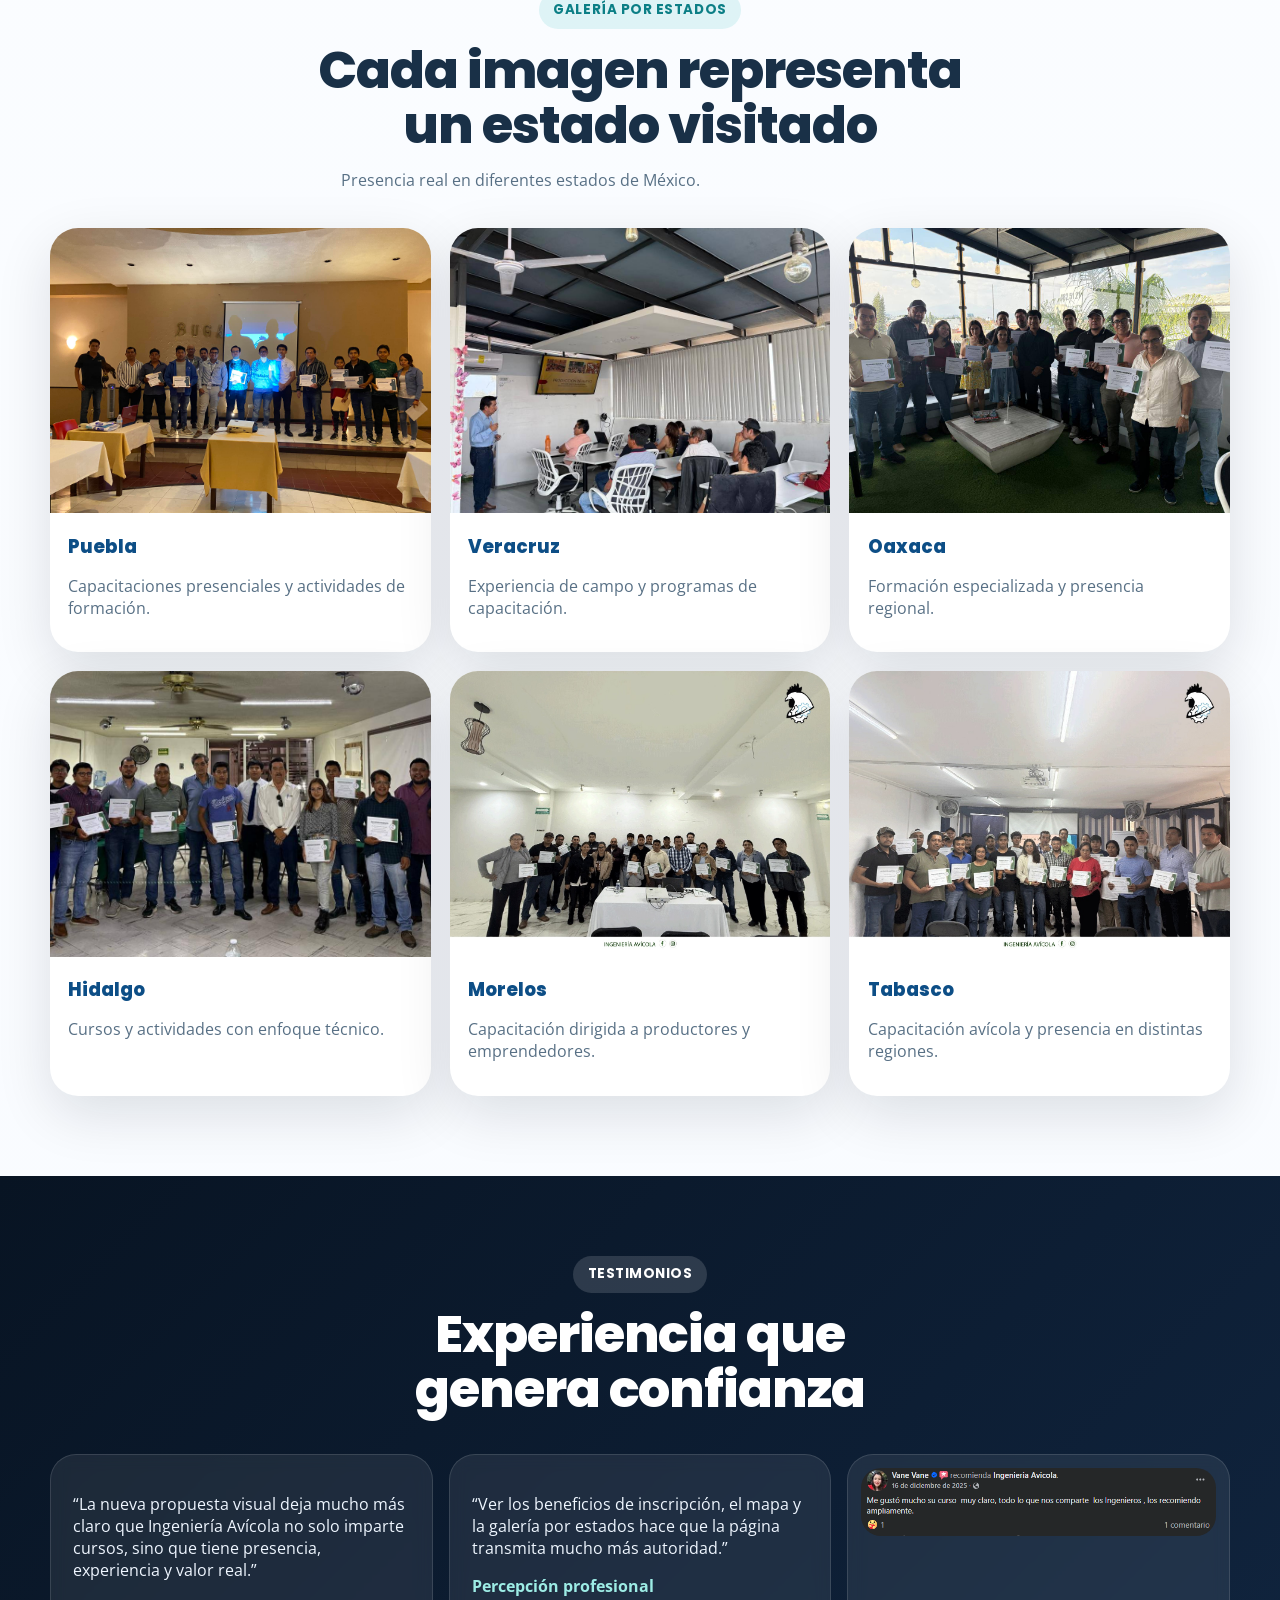
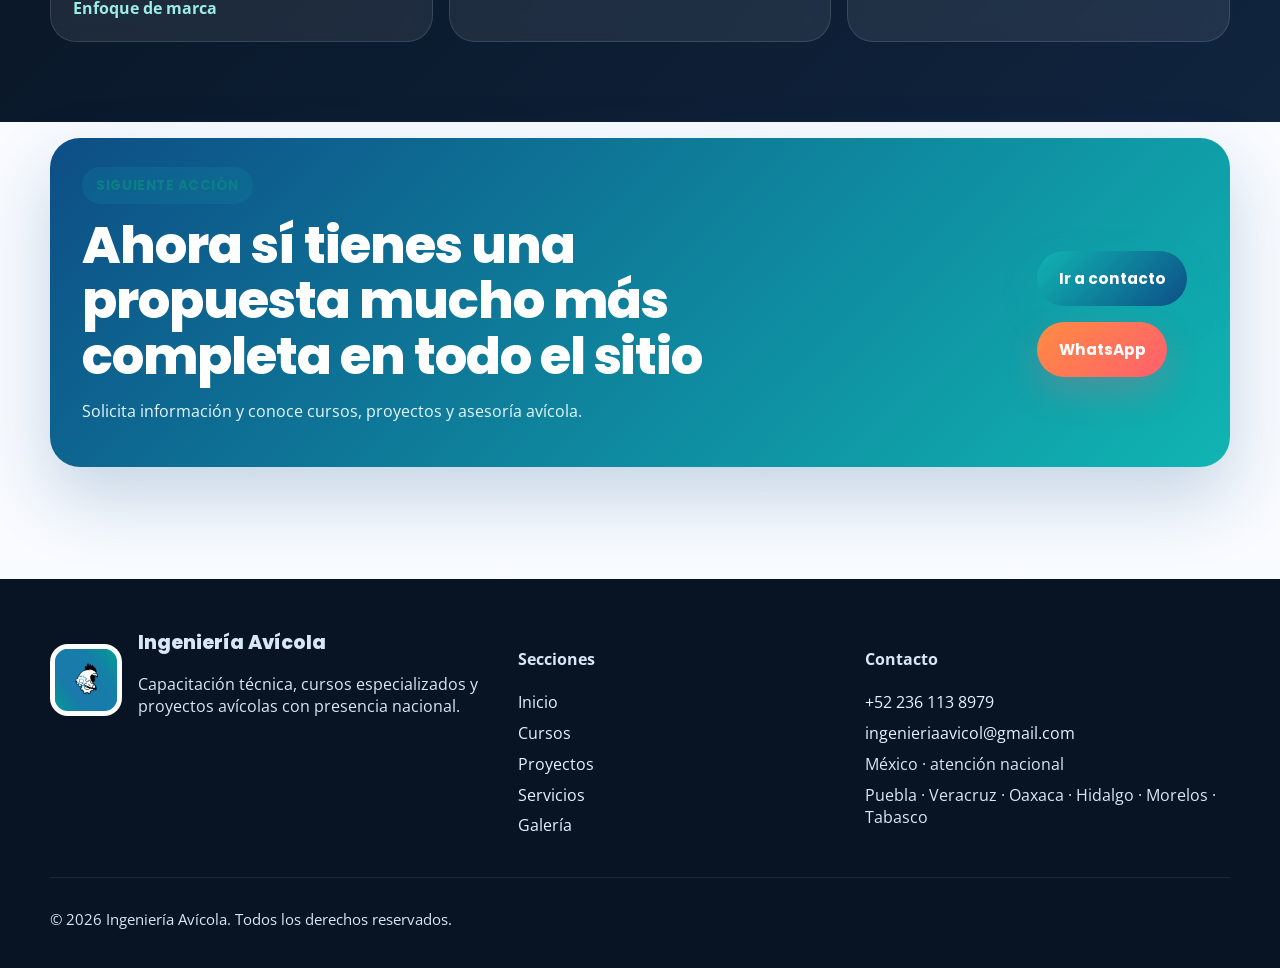
==== commit 88c315dc: "Add files via upload" ====
--- a/index.html
+++ b/index.html
@@ -44,51 +44,75 @@
   <main>
     
 
-<section class="hero hero-impact">
-  <div class="container hero-impact-grid">
-
-    <div class="hero-impact-left">
-
-      <span class="hero-kicker">Capacitación y proyectos avícolas</span>
-
-      <h1>
-        Más de <span class="accent">1000</span> cursos<br>
-        en el sector avícola
-      </h1>
-
-      <p class="hero-sub">
-        Cursos, asesoría técnica y desarrollo de proyectos para productores y emprendedores.
-      </p>
-
-      <div class="hero-actions">
-        <a class="btn" href="pages/cursos.html">Ver cursos</a>
-        <a class="btn btn-secondary" href="https://wa.me/522361138979">WhatsApp</a>
-      </div>
-
-    </div>
-
-    <div class="hero-impact-right">
-      <div class="stat-box">
-        <strong class="counter" data-target="1000">0</strong>
-        <span>Cursos impartidos</span>
-      </div>
-
-      <div class="stat-box">
-        <strong>6</strong>
-        <span>Estados con capacitaciones</span>
-      </div>
-    </div>
-
+
+<section class="hero hero-premium">
+  <div class="container hero-premium-grid">
+    <div class="hero-premium-copy">
+      <span class="hero-kicker premium-kicker">Formación técnica · Proyectos avícolas · Cobertura nacional</span>
+      <h1>Capacitación y proyectos para el sector avícola en México</h1>
+      <p class="hero-sub">Más de <strong>1000 cursos impartidos</strong> a productores, emprendedores y personas interesadas en crecer con una base técnica más sólida.</p>
+
+      <div class="hero-cta-row">
+        <a class="btn" href="pages/cursos.html">Explorar cursos</a>
+        <a class="btn btn-secondary" href="pages/proyectos.html">Ver proyectos</a>
+      </div>
+
+      <div class="metric-row">
+        <article class="metric-card">
+          <strong class="counter" data-target="1000">0</strong>
+          <span>Cursos impartidos</span>
+        </article>
+        <article class="metric-card">
+          <strong>6</strong>
+          <span>Estados visitados</span>
+        </article>
+        <article class="metric-card">
+          <strong>Nacional</strong>
+          <span>Cobertura y atención</span>
+        </article>
+      </div>
+    </div>
+
+    <div class="hero-premium-panel">
+      <div class="premium-panel-top">
+        <span class="mini-kicker">Propuesta de valor</span>
+        <h3>Una marca más clara, moderna y profesional</h3>
+      </div>
+      <div class="premium-feature-grid">
+        <article>
+          <div class="icon-badge">🎓</div>
+          <h4>Cursos especializados</h4>
+          <p>Producción, manejo, bioseguridad y administración avícola.</p>
+        </article>
+        <article>
+          <div class="icon-badge">📲</div>
+          <h4>Inscripción con beneficios</h4>
+          <p>WhatsApp, certificado con QR y materiales de apoyo.</p>
+        </article>
+        <article>
+          <div class="icon-badge">🐔</div>
+          <h4>Proyectos avícolas</h4>
+          <p>Planeación, acompañamiento y asesoría para productores.</p>
+        </article>
+        <article>
+          <div class="icon-badge">📍</div>
+          <h4>Presencia en México</h4>
+          <p>Capacitaciones presenciales y atención en línea.</p>
+        </article>
+      </div>
+    </div>
   </div>
 </section>
 
 
 
-    <section class="impact-strip">
-      <div class="container impact-grid">
-        <article><strong>Experiencia comprobada</strong><span>Más de 1000 cursos y capacitaciones impartidas.</span></article>
-        <article><strong>Propuesta más completa</strong><span>No solo cursos: también asesoría y proyectos avícolas.</span></article>
-        <article><strong>Enfoque técnico</strong><span>Producción, manejo, bioseguridad y administración.</span></article>
+
+    <section class="impact-strip premium-strip">
+      <div class="container trust-badges">
+        <div><span>🎥</span><strong>Cursos en línea y presenciales</strong></div>
+        <div><span>🧾</span><strong>Certificado con QR y folio</strong></div>
+        <div><span>📲</span><strong>Grupo privado de WhatsApp</strong></div>
+        <div><span>🐔</span><strong>Asesoría y proyectos avícolas</strong></div>
       </div>
     </section>
 
@@ -129,7 +153,7 @@
       <div class="container">
         <div class="section-heading">
           <span class="section-tag">Cursos especializados</span>
-          <h2>Programas de capacitación diseñados para generar confianza</h2>
+          <h2>Cursos destacados</h2>
           <p>Explora cursos, revisa beneficios y solicita informes rápidamente.</p>
         </div>
         <div class="filter-bar">
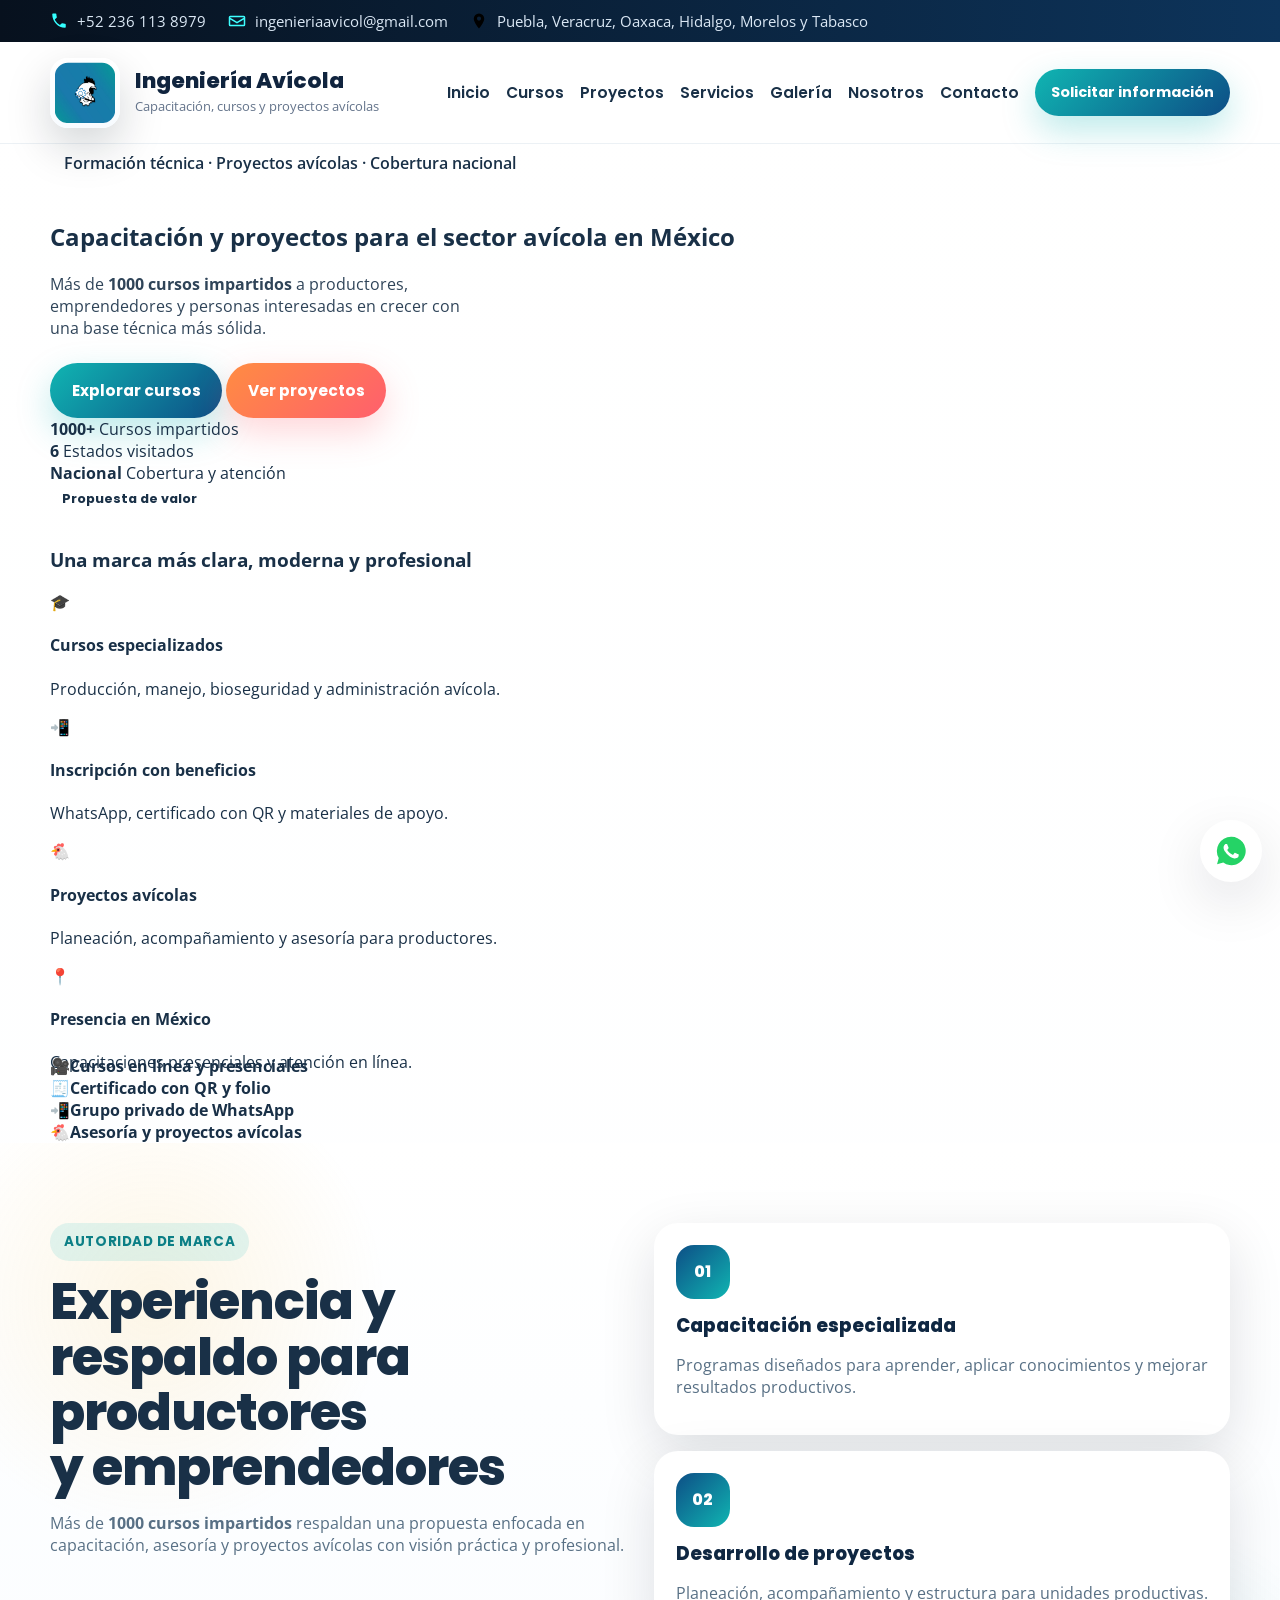
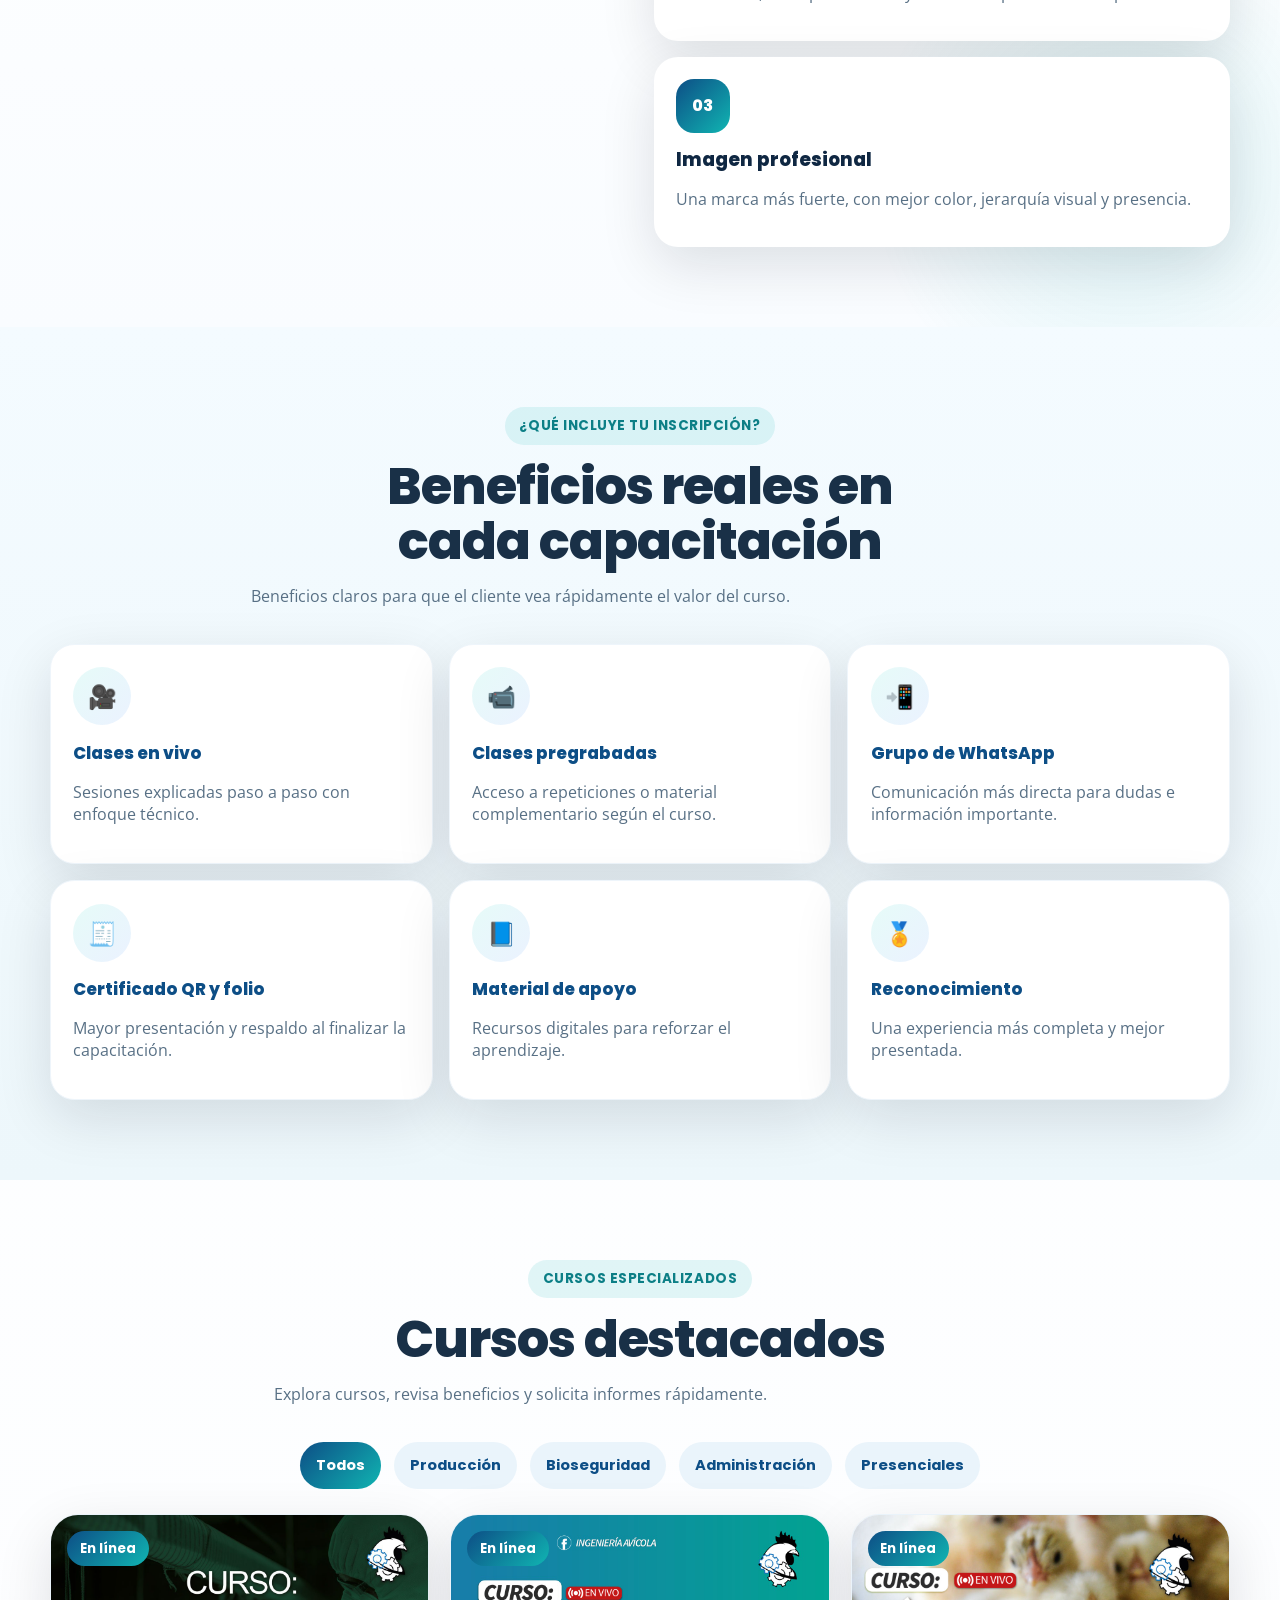
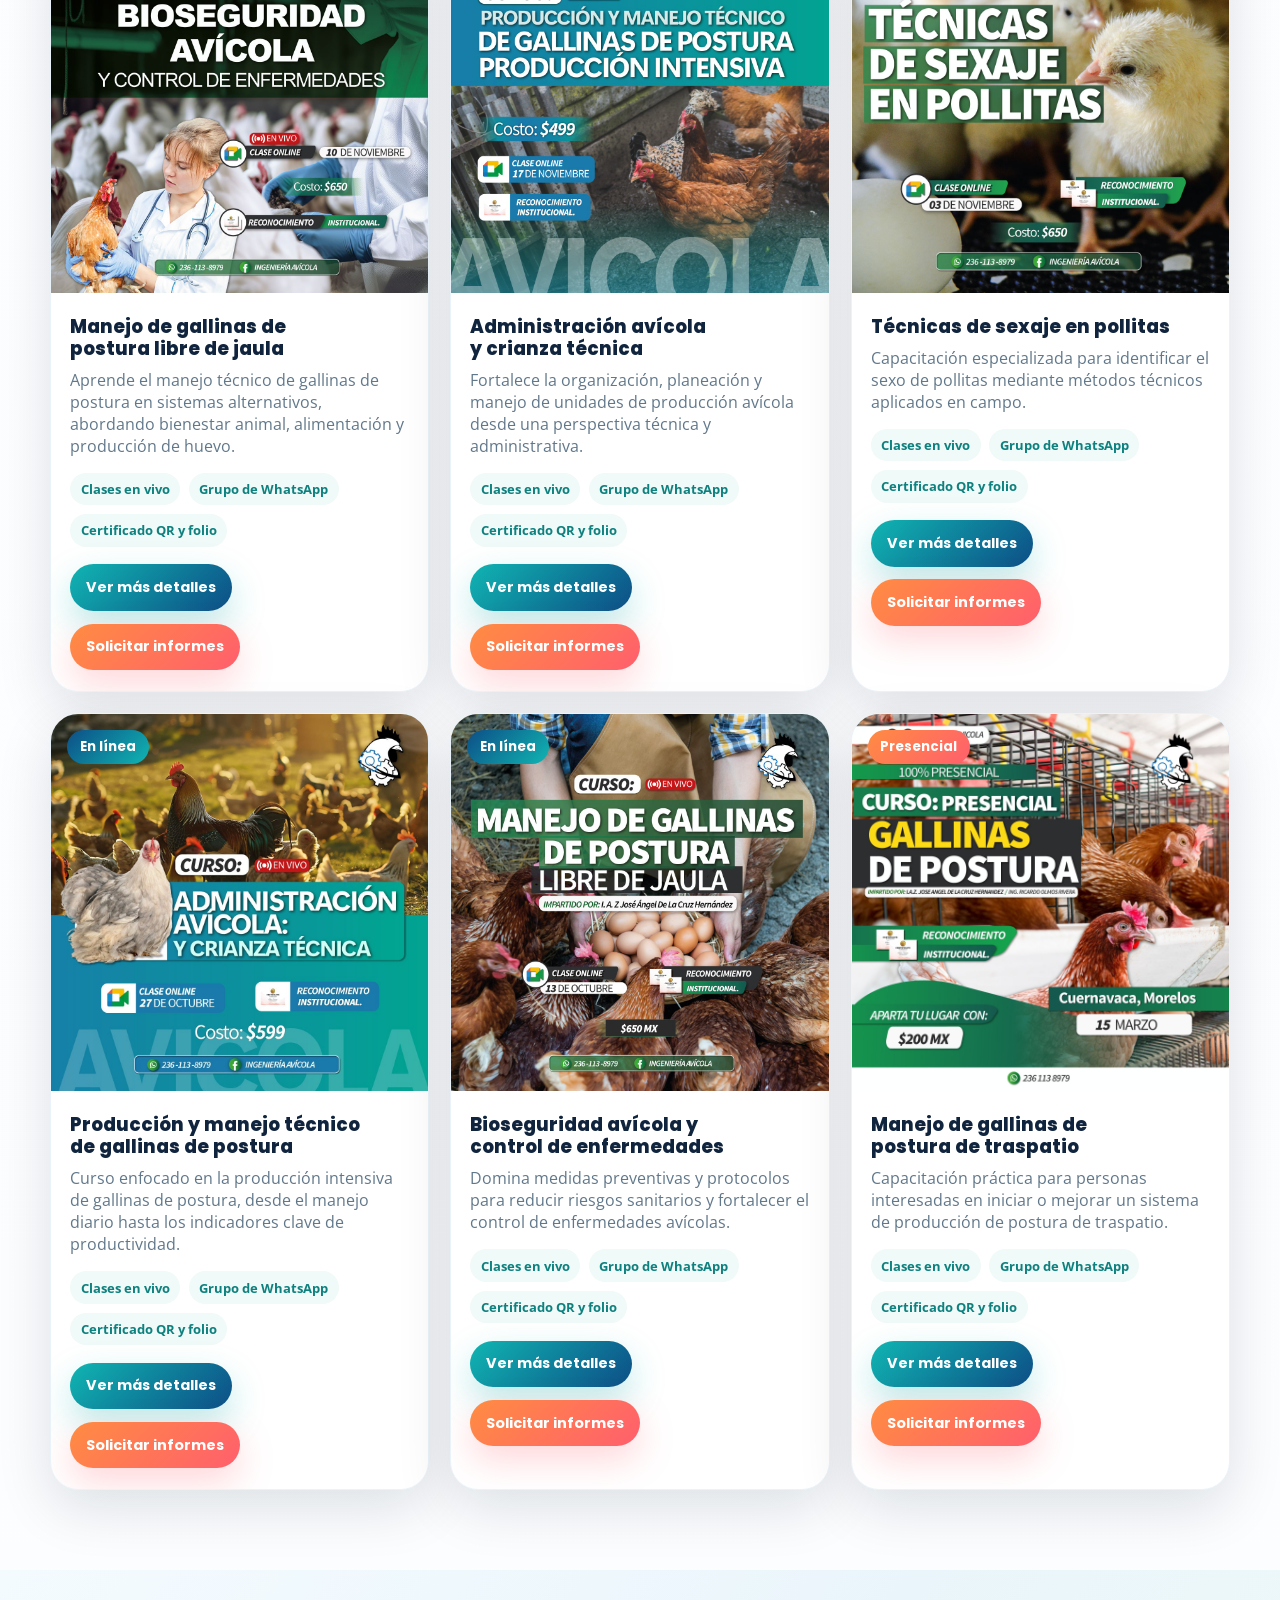
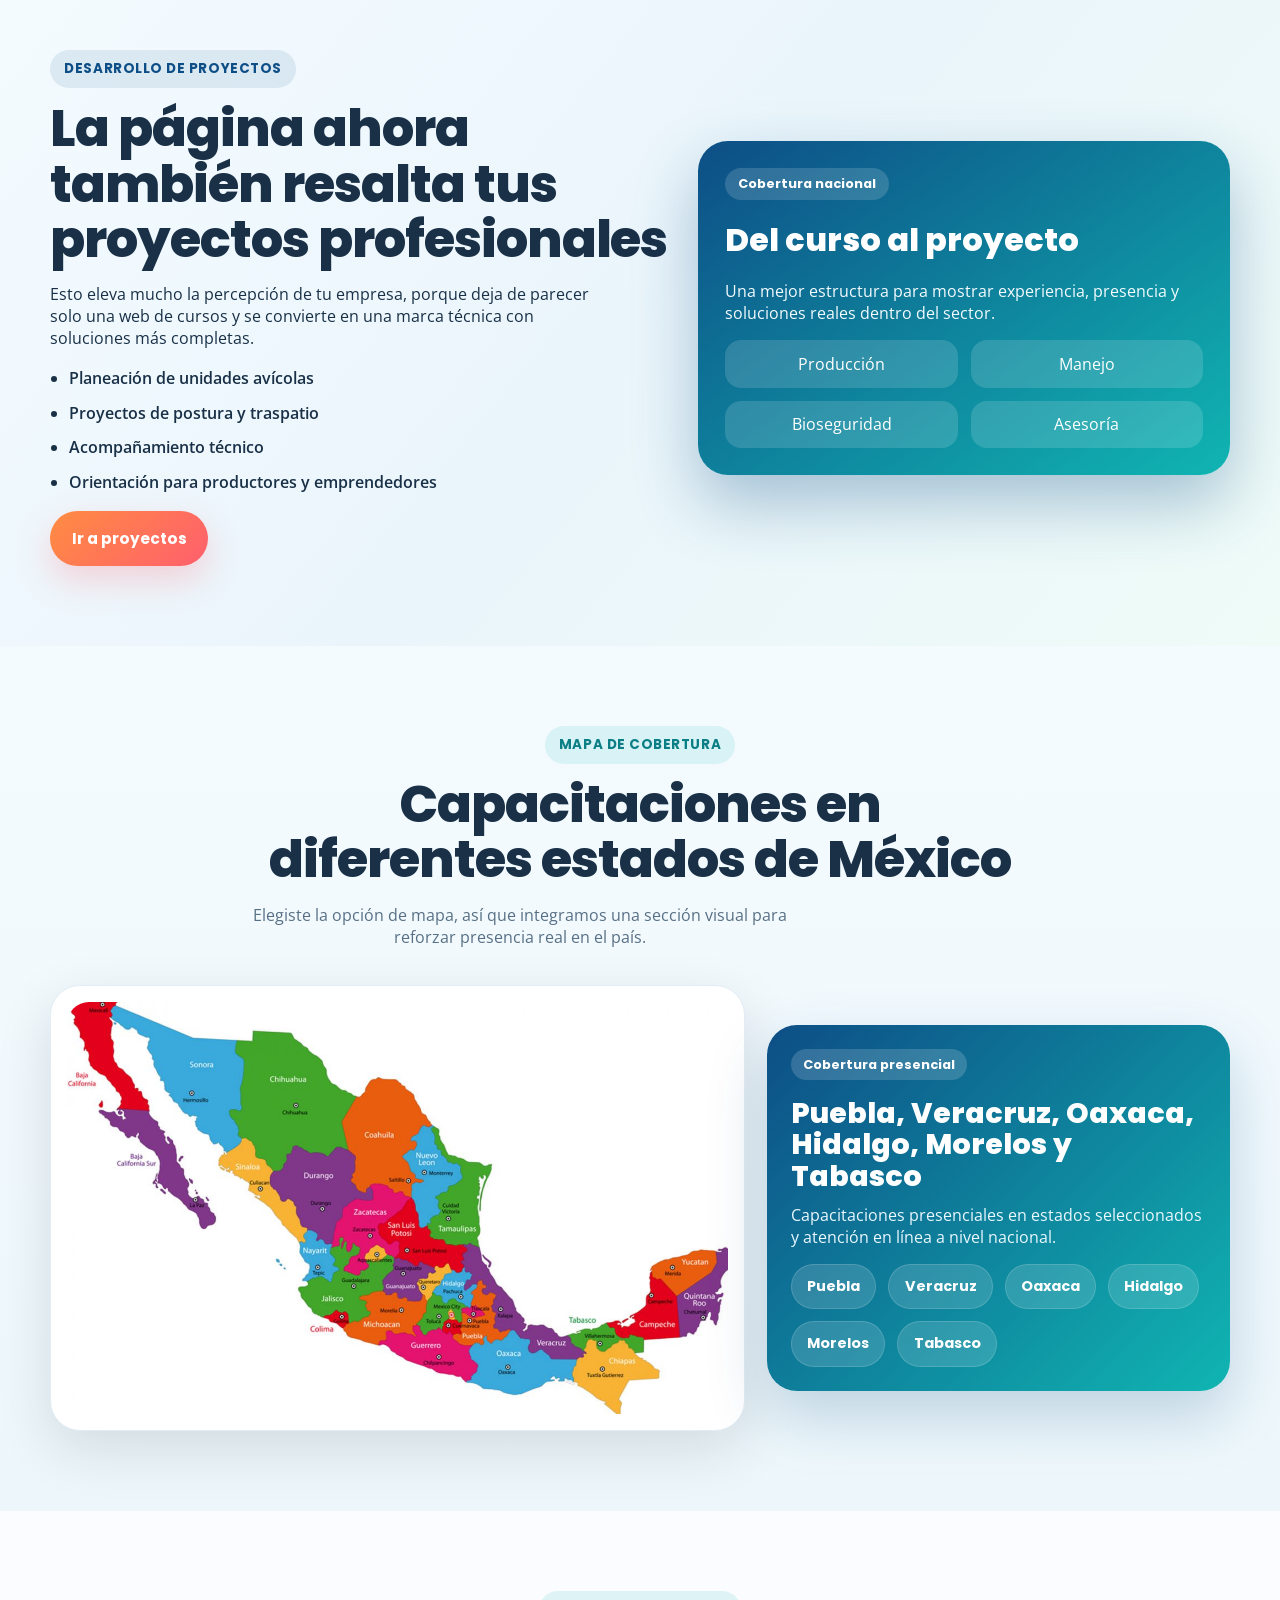
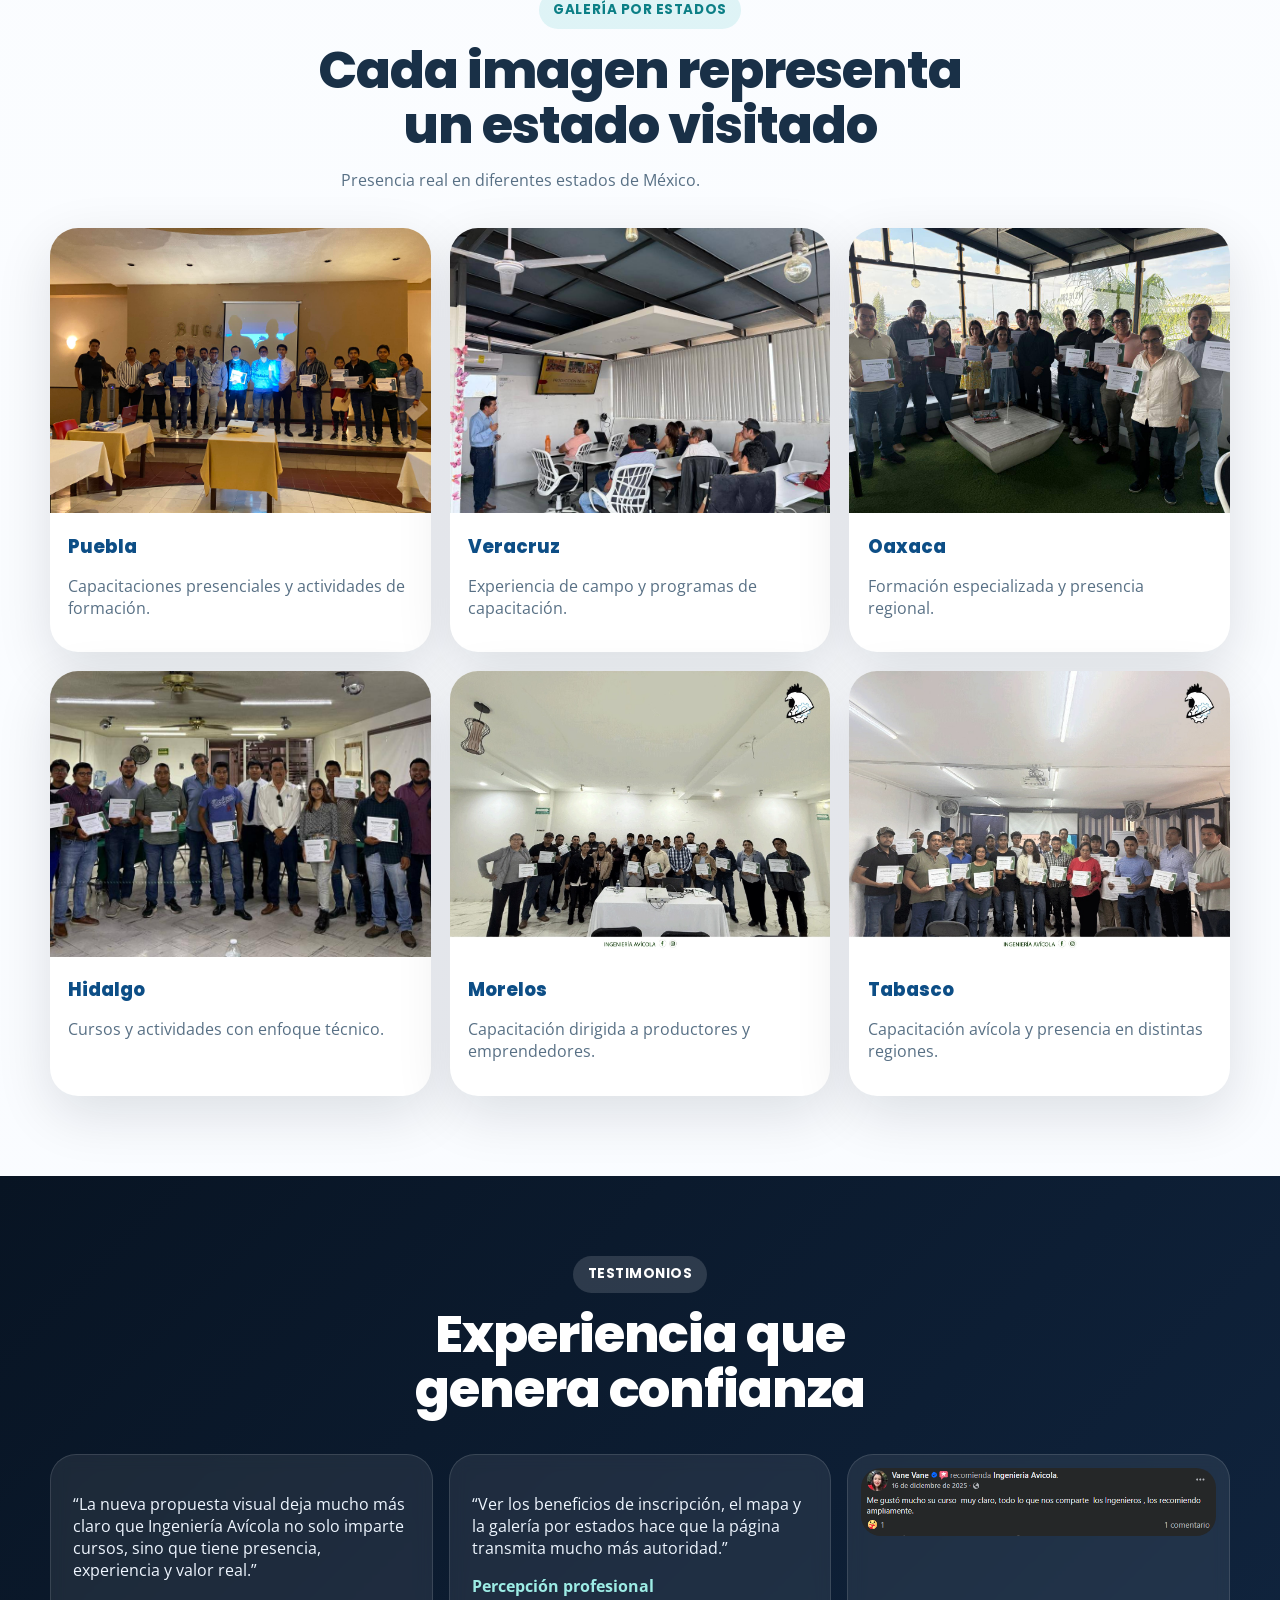
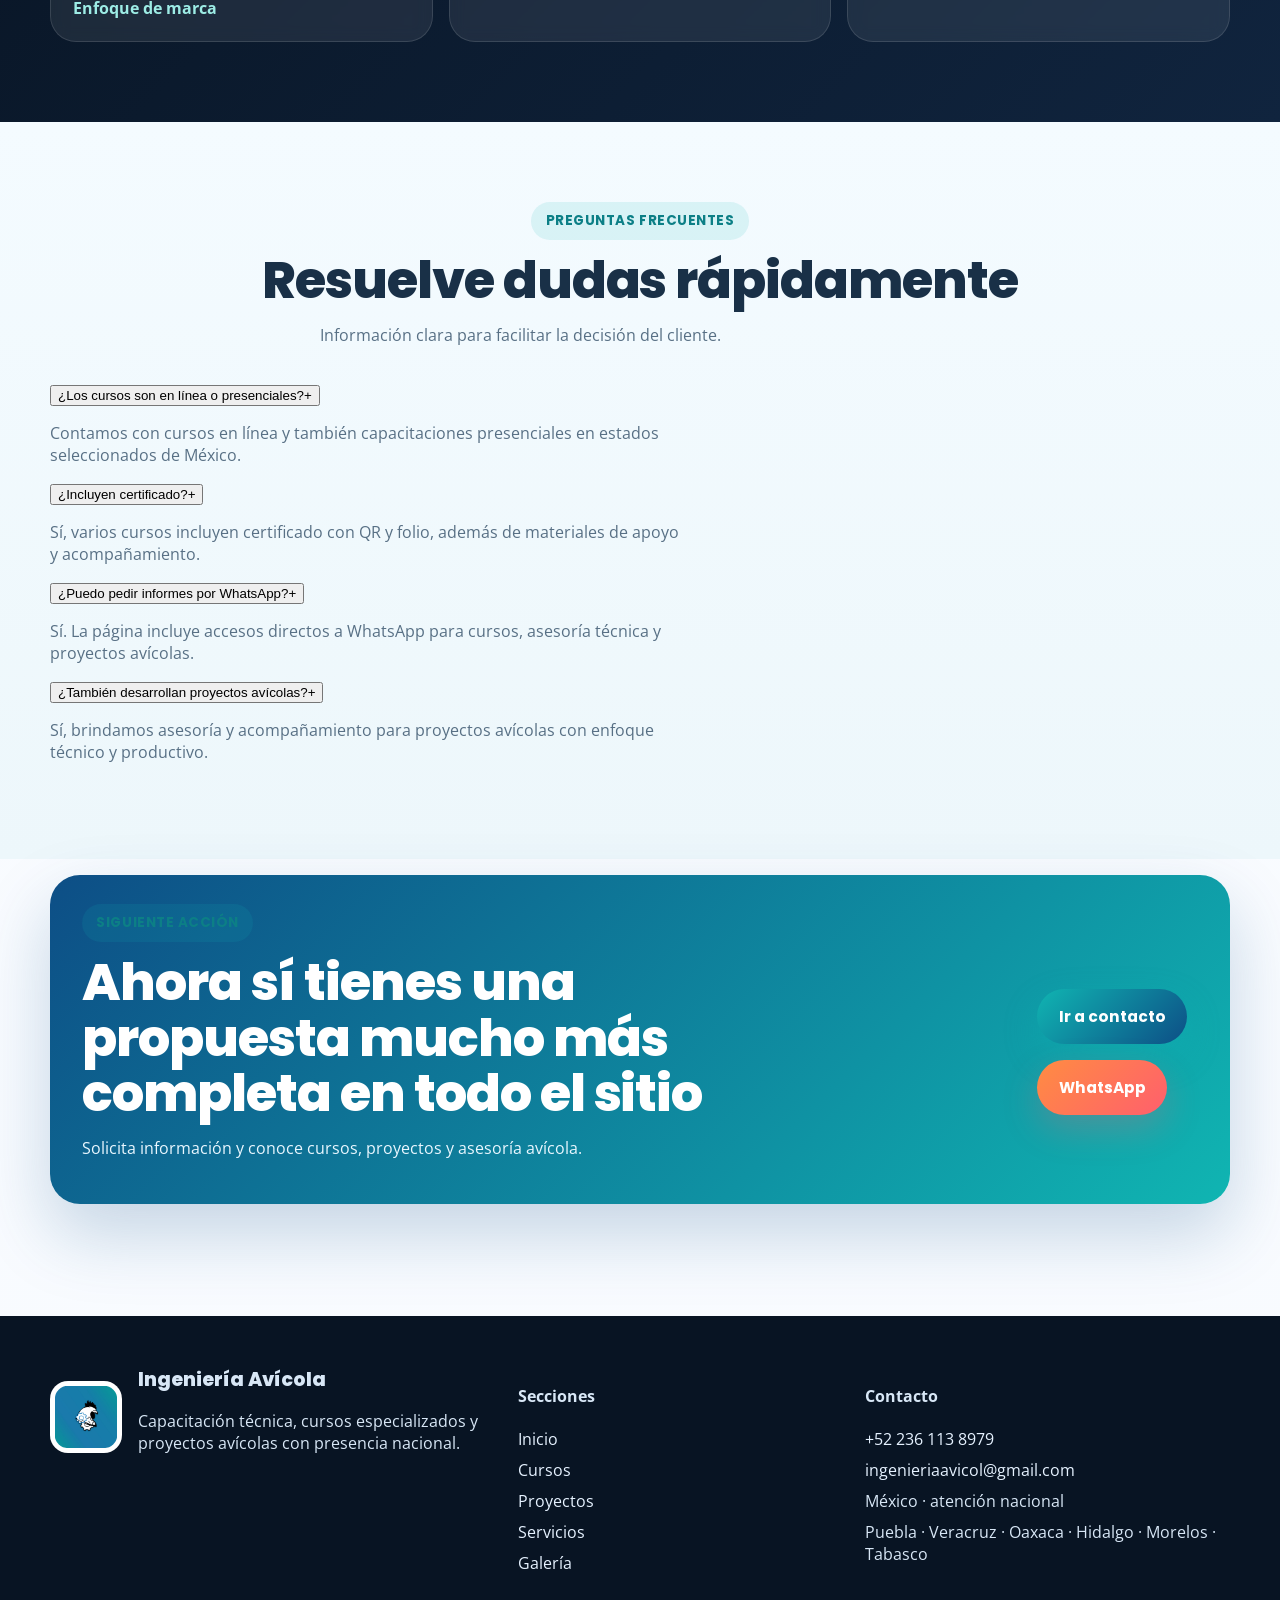
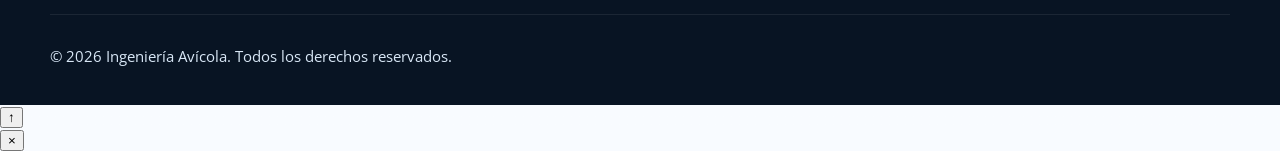
==== commit 742391ef: "Add files via upload" ====
--- a/index.html
+++ b/index.html
@@ -29,6 +29,7 @@
         </div>
       </a>
       <button class="menu-toggle" aria-label="Abrir menú">☰</button>
+      <div class="menu-overlay"></div>
       <nav class="main-nav">
         <a href="index.html">Inicio</a>
         <a href="pages/cursos.html">Cursos</a>
@@ -37,7 +38,7 @@
         <a href="pages/galeria.html">Galería</a>
         <a href="pages/nosotros.html">Nosotros</a>
         <a href="pages/contacto.html">Contacto</a>
-        <a class="btn btn-sm pulse-btn" href="https://wa.me/522361138979" target="_blank" rel="noopener">Solicitar información</a>
+        <a class="btn btn-sm pulse-btn" href="https://wa.me/522361138979?text=Hola,%20quiero%20informaci%C3%B3n%20sobre%20sus%20cursos%20y%20capacitaciones%20av%C3%ADcolas." target="_blank" rel="noopener">Solicitar información</a>
       </nav>
     </div>
   </header>
@@ -107,7 +108,7 @@
 
 
 
-    <section class="impact-strip premium-strip">
+    <section class="impact-strip premium-strip reveal">
       <div class="container trust-badges">
         <div><span>🎥</span><strong>Cursos en línea y presenciales</strong></div>
         <div><span>🧾</span><strong>Certificado con QR y folio</strong></div>
@@ -116,7 +117,7 @@
       </div>
     </section>
 
-    <section class="section section-layer">
+    <section class="section section-layer reveal">
       <div class="container split-highlight">
         <div>
           <span class="section-tag">Autoridad de marca</span>
@@ -131,7 +132,7 @@
       </div>
     </section>
 
-    <section class="section section-alt plus-benefits">
+    <section class="section section-alt plus-benefits reveal">
       <div class="container">
         <div class="section-heading">
           <span class="section-tag">¿Qué incluye tu inscripción?</span>
@@ -149,7 +150,7 @@
       </div>
     </section>
 
-    <section class="section">
+    <section class="section reveal">
       <div class="container">
         <div class="section-heading">
           <span class="section-tag">Cursos especializados</span>
@@ -180,7 +181,7 @@
           </div>
           <div class="program-actions">
             <a class="btn btn-sm" href="pages/curso-postura-libre-jaula.html">Ver más detalles</a>
-            <a class="btn btn-sm btn-secondary" href="https://wa.me/522361138979" target="_blank" rel="noopener">Solicitar informes</a>
+            <a class="btn btn-sm btn-secondary" href="https://wa.me/522361138979?text=Hola,%20quiero%20informaci%C3%B3n%20sobre%20proyectos%20av%C3%ADcolas." target="_blank" rel="noopener">Solicitar informes</a>
           </div>
         </div>
       </article>
@@ -288,7 +289,7 @@
       </div>
     </section>
 
-    <section class="section projects-banner">
+    <section class="section projects-banner reveal">
       <div class="container projects-showcase">
         <div class="projects-copy">
           <span class="section-tag tag-dark">Desarrollo de proyectos</span>
@@ -313,7 +314,7 @@
       </div>
     </section>
 
-    <section class="section section-alt">
+    <section class="section section-alt reveal">
       <div class="container">
         <div class="section-heading">
           <span class="section-tag">Mapa de cobertura</span>
@@ -347,7 +348,7 @@
       </div>
     </section>
 
-    <section class="section gallery-states">
+    <section class="section gallery-states reveal">
       <div class="container">
         <div class="section-heading">
           <span class="section-tag">Galería por estados</span>
@@ -375,6 +376,35 @@
           <article class="quote-card"><p>“La nueva propuesta visual deja mucho más claro que Ingeniería Avícola no solo imparte cursos, sino que tiene presencia, experiencia y valor real.”</p><strong>Enfoque de marca</strong></article>
           <article class="quote-card"><p>“Ver los beneficios de inscripción, el mapa y la galería por estados hace que la página transmita mucho más autoridad.”</p><strong>Percepción profesional</strong></article>
           <article class="quote-card image-card"><img src="assets/img/testimonios/testimonio-1.png" alt="Opinión"></article>
+        </div>
+      </div>
+    </section>
+
+    
+    <section class="section section-alt reveal">
+      <div class="container">
+        <div class="section-heading">
+          <span class="section-tag">Preguntas frecuentes</span>
+          <h2>Resuelve dudas rápidamente</h2>
+          <p>Información clara para facilitar la decisión del cliente.</p>
+        </div>
+        <div class="faq-list">
+          <article class="faq-item">
+            <button class="faq-question">¿Los cursos son en línea o presenciales?<span>+</span></button>
+            <div class="faq-answer"><p>Contamos con cursos en línea y también capacitaciones presenciales en estados seleccionados de México.</p></div>
+          </article>
+          <article class="faq-item">
+            <button class="faq-question">¿Incluyen certificado?<span>+</span></button>
+            <div class="faq-answer"><p>Sí, varios cursos incluyen certificado con QR y folio, además de materiales de apoyo y acompañamiento.</p></div>
+          </article>
+          <article class="faq-item">
+            <button class="faq-question">¿Puedo pedir informes por WhatsApp?<span>+</span></button>
+            <div class="faq-answer"><p>Sí. La página incluye accesos directos a WhatsApp para cursos, asesoría técnica y proyectos avícolas.</p></div>
+          </article>
+          <article class="faq-item">
+            <button class="faq-question">¿También desarrollan proyectos avícolas?<span>+</span></button>
+            <div class="faq-answer"><p>Sí, brindamos asesoría y acompañamiento para proyectos avícolas con enfoque técnico y productivo.</p></div>
+          </article>
         </div>
       </div>
     </section>
@@ -432,5 +462,9 @@
     <img src="assets/img/iconos/whatsapp.svg" alt="WhatsApp">
   </a>
   <script src="js/script.js"></script>
+
+  <button class="back-to-top" aria-label="Volver arriba">↑</button>
+
+  <div class="lightbox" aria-hidden="true"><button class="lightbox-close" aria-label="Cerrar">×</button><img src="" alt=""></div>
 </body>
 </html>
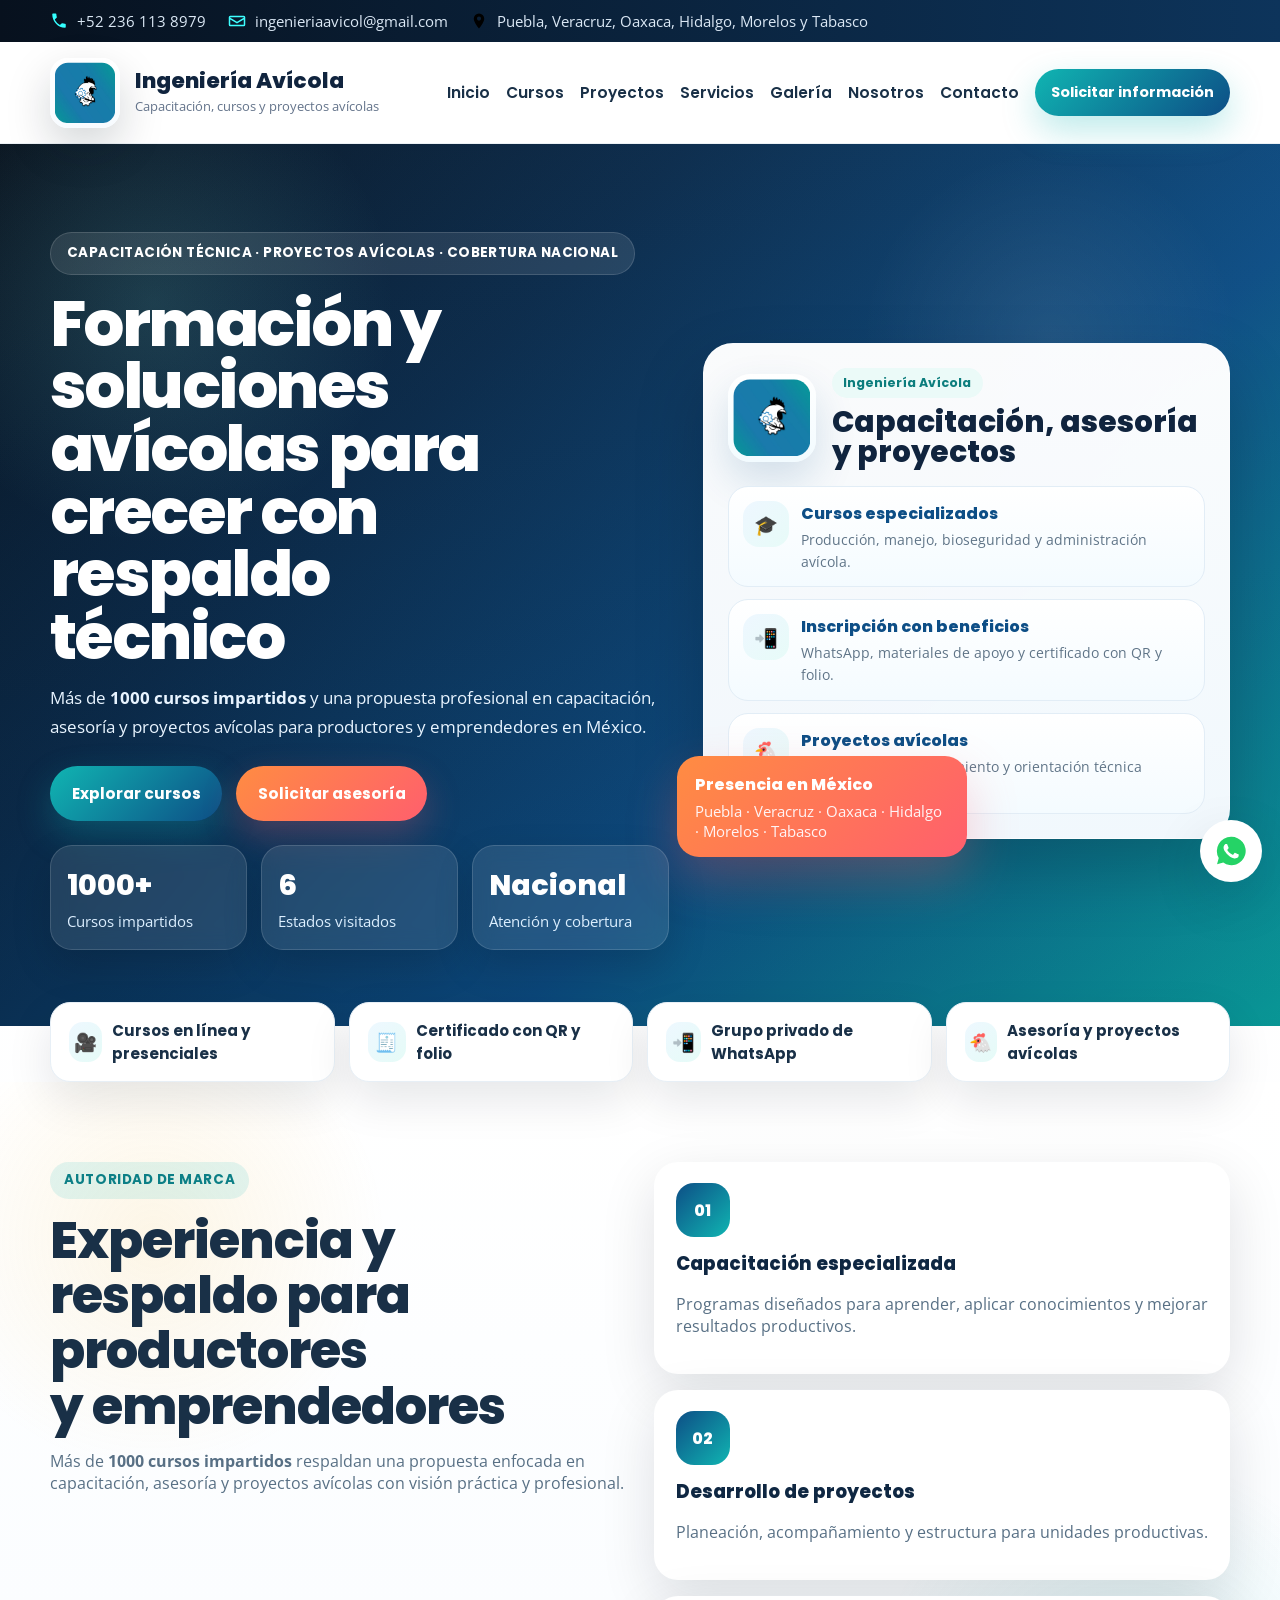
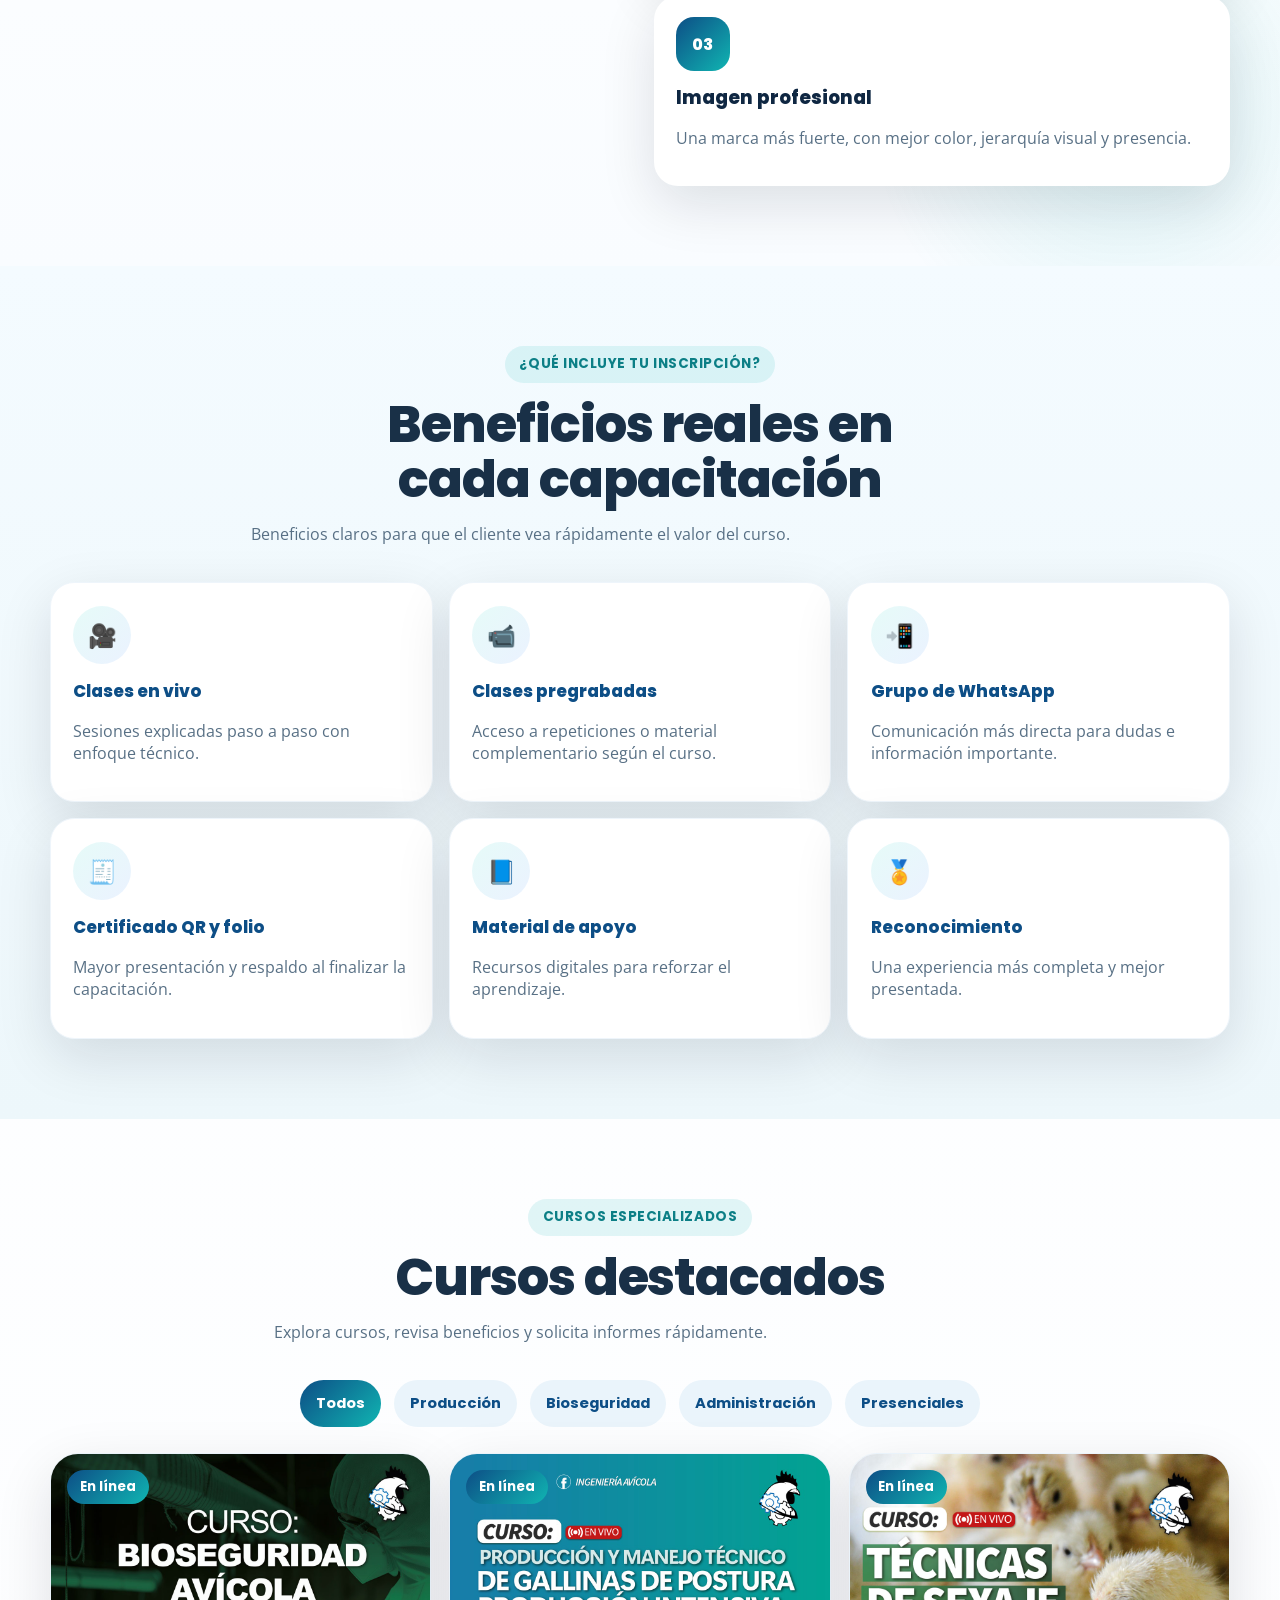
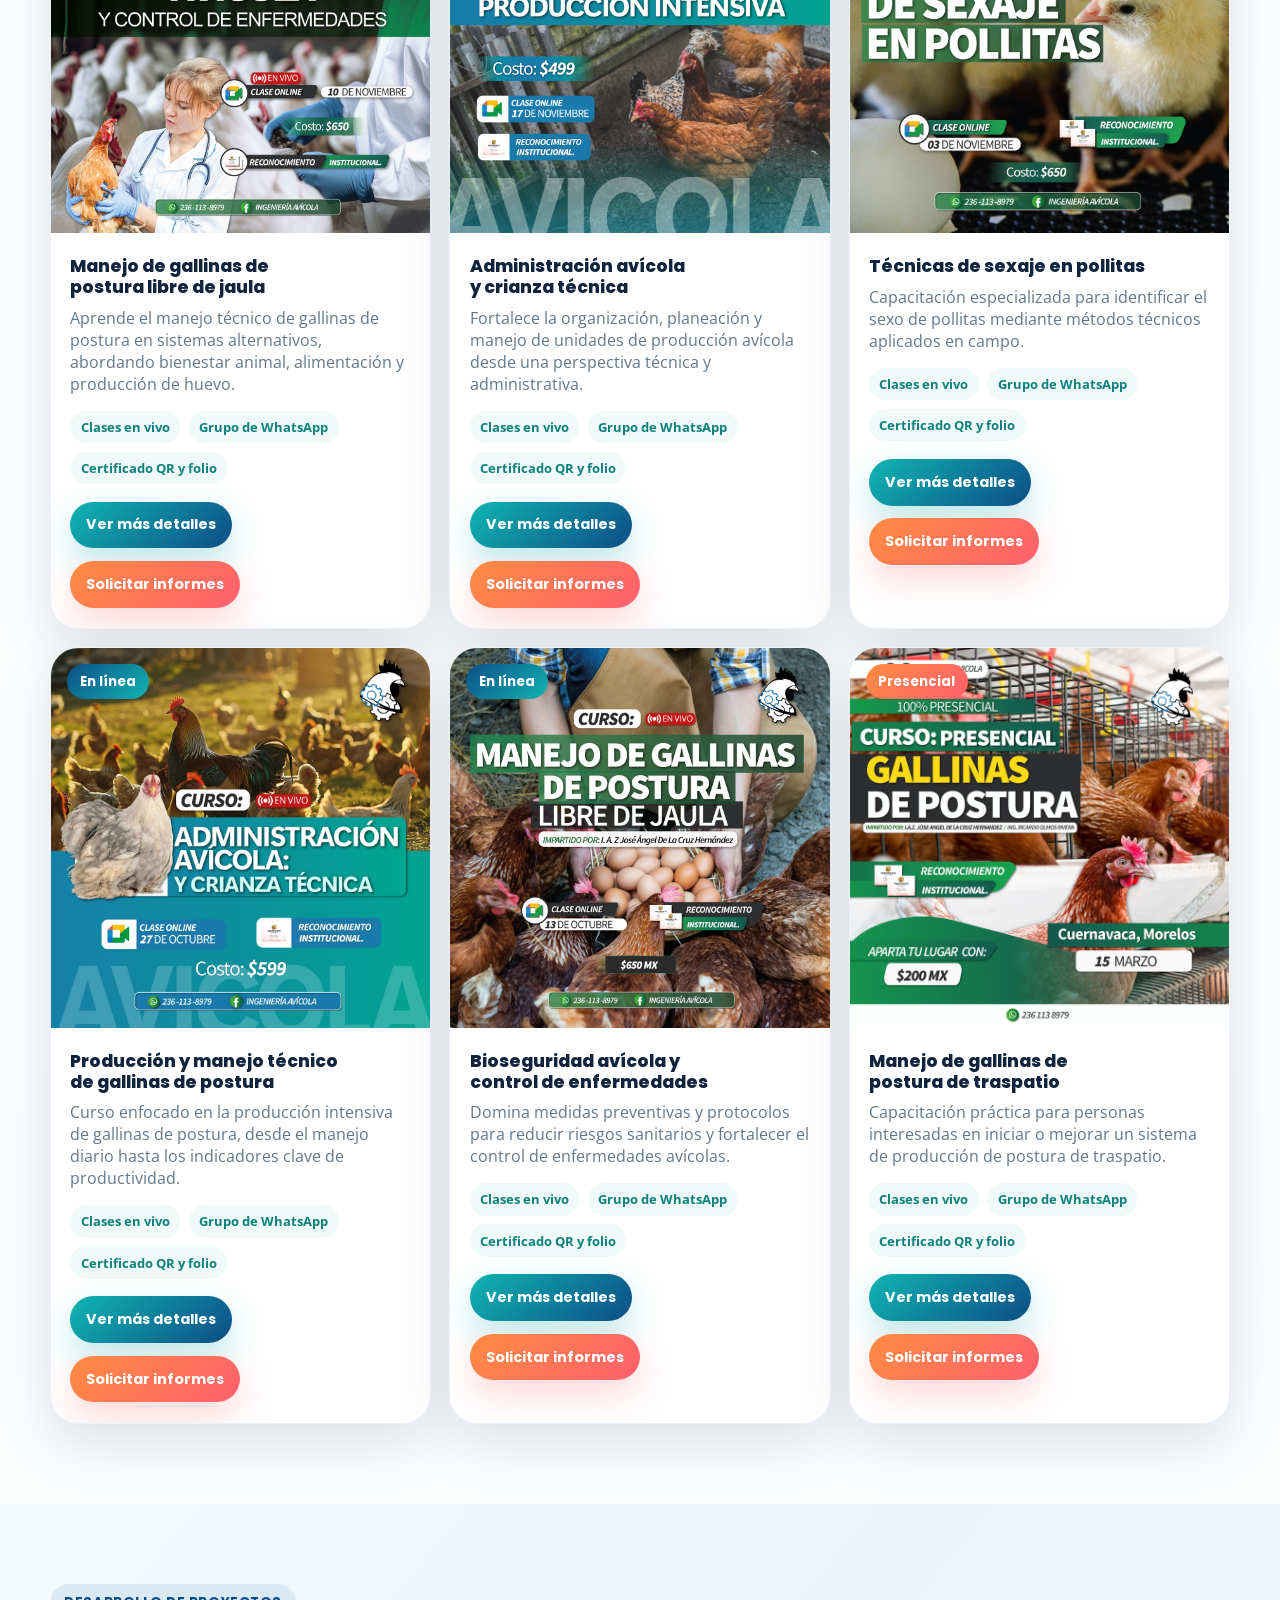
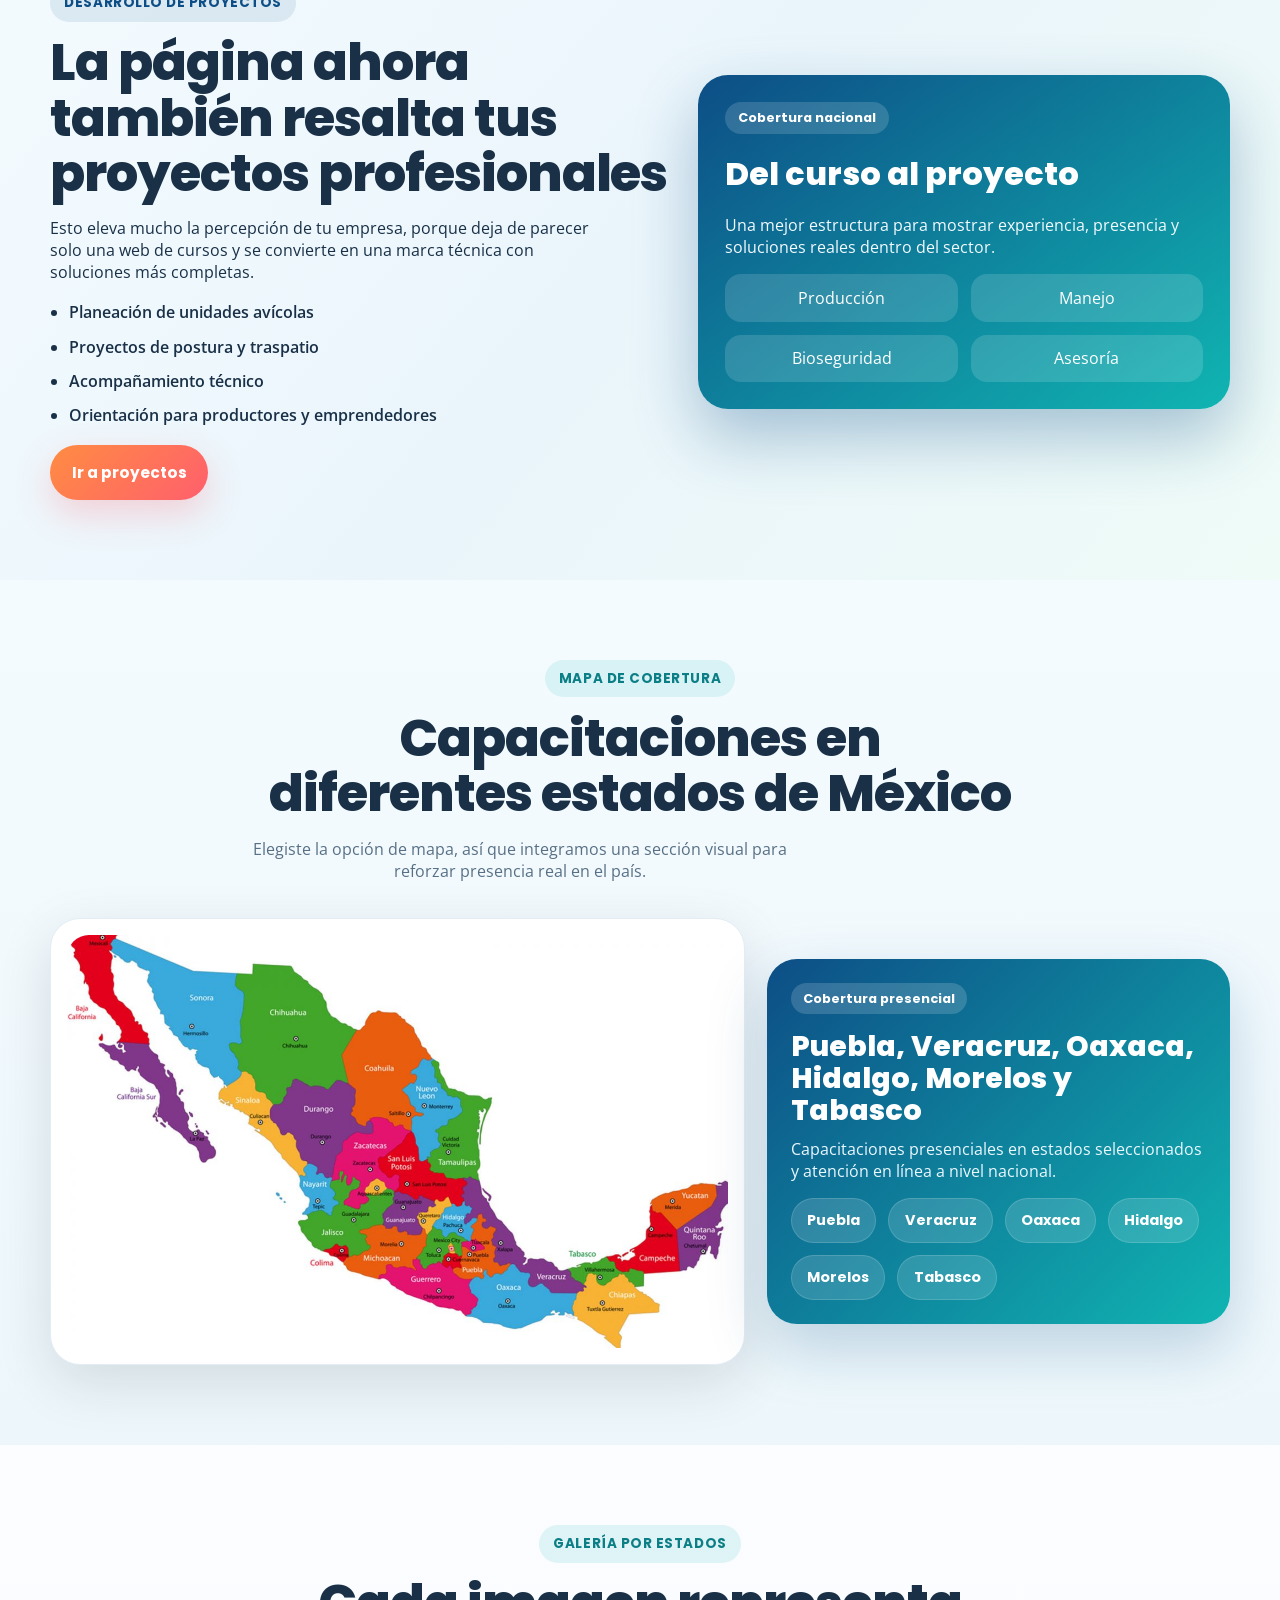
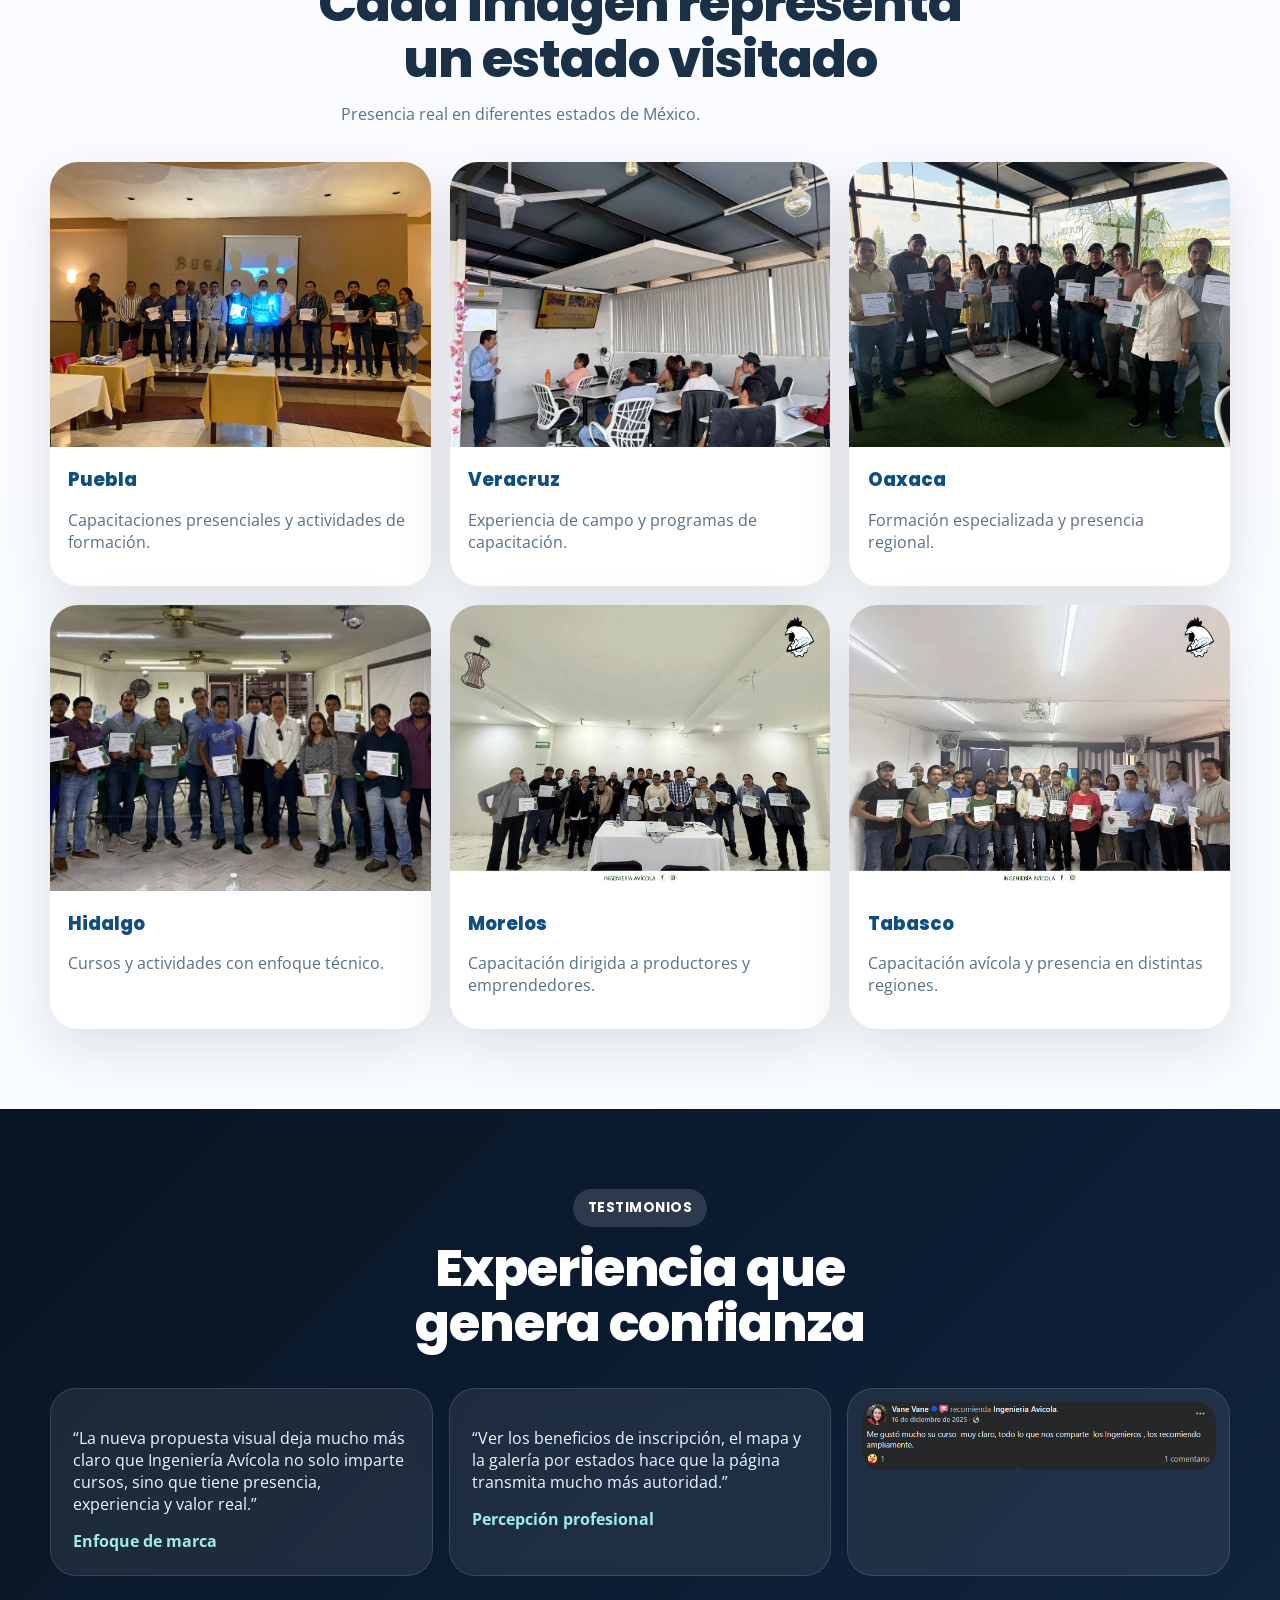
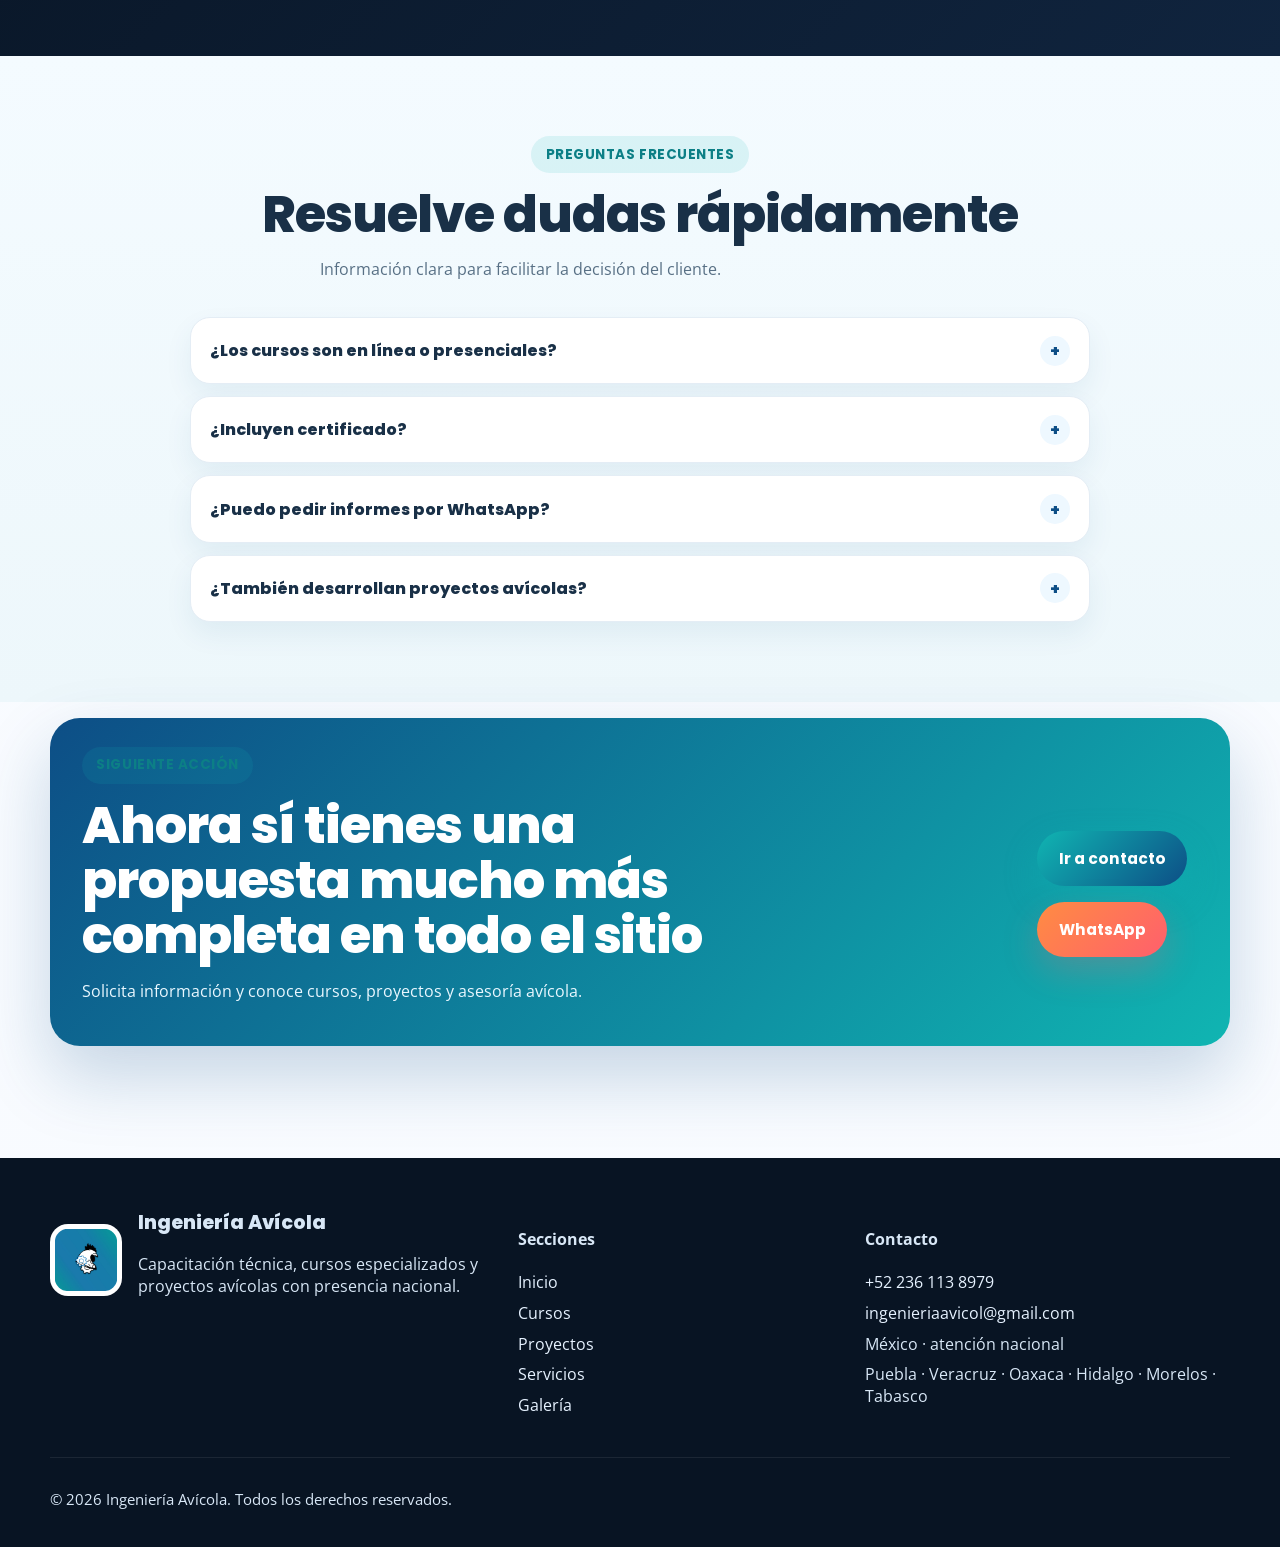
==== commit 98d93010: "Add files via upload" ====
--- a/index.html
+++ b/index.html
@@ -46,64 +46,83 @@
     
 
 
-<section class="hero hero-premium">
-  <div class="container hero-premium-grid">
-    <div class="hero-premium-copy">
-      <span class="hero-kicker premium-kicker">Formación técnica · Proyectos avícolas · Cobertura nacional</span>
-      <h1>Capacitación y proyectos para el sector avícola en México</h1>
-      <p class="hero-sub">Más de <strong>1000 cursos impartidos</strong> a productores, emprendedores y personas interesadas en crecer con una base técnica más sólida.</p>
-
-      <div class="hero-cta-row">
+
+<section class="hero hero-enterprise">
+  <div class="container hero-enterprise-grid">
+    <div class="hero-enterprise-copy">
+      <span class="hero-enterprise-kicker">Capacitación técnica · Proyectos avícolas · Cobertura nacional</span>
+
+      <h1>Formación y soluciones avícolas para crecer con respaldo técnico</h1>
+
+      <p class="hero-enterprise-sub">
+        Más de <strong>1000 cursos impartidos</strong> y una propuesta profesional en capacitación,
+        asesoría y proyectos avícolas para productores y emprendedores en México.
+      </p>
+
+      <div class="hero-enterprise-actions">
         <a class="btn" href="pages/cursos.html">Explorar cursos</a>
-        <a class="btn btn-secondary" href="pages/proyectos.html">Ver proyectos</a>
-      </div>
-
-      <div class="metric-row">
-        <article class="metric-card">
+        <a class="btn btn-secondary" href="pages/proyectos.html">Solicitar asesoría</a>
+      </div>
+
+      <div class="hero-enterprise-metrics">
+        <article>
           <strong class="counter" data-target="1000">0</strong>
           <span>Cursos impartidos</span>
         </article>
-        <article class="metric-card">
+        <article>
           <strong>6</strong>
           <span>Estados visitados</span>
         </article>
-        <article class="metric-card">
+        <article>
           <strong>Nacional</strong>
-          <span>Cobertura y atención</span>
+          <span>Atención y cobertura</span>
         </article>
       </div>
     </div>
 
-    <div class="hero-premium-panel">
-      <div class="premium-panel-top">
-        <span class="mini-kicker">Propuesta de valor</span>
-        <h3>Una marca más clara, moderna y profesional</h3>
-      </div>
-      <div class="premium-feature-grid">
-        <article>
-          <div class="icon-badge">🎓</div>
-          <h4>Cursos especializados</h4>
-          <p>Producción, manejo, bioseguridad y administración avícola.</p>
-        </article>
-        <article>
-          <div class="icon-badge">📲</div>
-          <h4>Inscripción con beneficios</h4>
-          <p>WhatsApp, certificado con QR y materiales de apoyo.</p>
-        </article>
-        <article>
-          <div class="icon-badge">🐔</div>
-          <h4>Proyectos avícolas</h4>
-          <p>Planeación, acompañamiento y asesoría para productores.</p>
-        </article>
-        <article>
-          <div class="icon-badge">📍</div>
-          <h4>Presencia en México</h4>
-          <p>Capacitaciones presenciales y atención en línea.</p>
-        </article>
+    <div class="hero-enterprise-visual">
+      <div class="hero-main-card">
+        <div class="hero-main-card-top">
+          <img src="assets/img/logo/logo-ingenieria-avicola.png" alt="Logo Ingeniería Avícola">
+          <div>
+            <span class="hero-card-label">Ingeniería Avícola</span>
+            <h3>Capacitación, asesoría y proyectos</h3>
+          </div>
+        </div>
+
+        <div class="hero-feature-list">
+          <div class="hero-feature-item">
+            <span>🎓</span>
+            <div>
+              <strong>Cursos especializados</strong>
+              <small>Producción, manejo, bioseguridad y administración avícola.</small>
+            </div>
+          </div>
+          <div class="hero-feature-item">
+            <span>📲</span>
+            <div>
+              <strong>Inscripción con beneficios</strong>
+              <small>WhatsApp, materiales de apoyo y certificado con QR y folio.</small>
+            </div>
+          </div>
+          <div class="hero-feature-item">
+            <span>🐔</span>
+            <div>
+              <strong>Proyectos avícolas</strong>
+              <small>Planeación, acompañamiento y orientación técnica profesional.</small>
+            </div>
+          </div>
+        </div>
+      </div>
+
+      <div class="hero-floating-card">
+        <strong>Presencia en México</strong>
+        <span>Puebla · Veracruz · Oaxaca · Hidalgo · Morelos · Tabasco</span>
       </div>
     </div>
   </div>
 </section>
+
 
 
 
--- a/css/styles.css
+++ b/css/styles.css
@@ -530,3 +530,572 @@
 }
 
 }
+
+
+/* V9 - hero premium tipo plataforma */
+.hero-premium{
+  position:relative;
+  overflow:hidden;
+  background:
+    radial-gradient(circle at 10% 20%, rgba(123,224,213,.22), transparent 20%),
+    radial-gradient(circle at 85% 18%, rgba(255,255,255,.10), transparent 18%),
+    linear-gradient(135deg,#071220 0%, #0d4e86 48%, #0aa7a6 100%);
+  color:#fff;
+  padding:86px 0 78px;
+}
+.hero-premium::after{
+  content:"";
+  position:absolute;
+  inset:0;
+  background:linear-gradient(180deg, rgba(255,255,255,.02), rgba(0,0,0,.08));
+  pointer-events:none;
+}
+.hero-premium-grid{
+  position:relative;
+  z-index:2;
+  display:grid;
+  grid-template-columns:1.1fr .9fr;
+  gap:34px;
+  align-items:center;
+}
+.premium-kicker{
+  background:rgba(255,255,255,.12);
+  border:1px solid rgba(255,255,255,.14);
+  color:#fff;
+  box-shadow:inset 0 1px 0 rgba(255,255,255,.08);
+}
+.hero-premium-copy h1{
+  font-size:clamp(2.5rem, 5vw, 4.25rem);
+  line-height:1.02;
+  letter-spacing:-.03em;
+  margin:18px 0 14px;
+  max-width:10ch;
+}
+.hero-premium-copy .hero-sub{
+  max-width:580px;
+  font-size:1.08rem;
+  color:#e8f6ff;
+  margin-bottom:24px;
+}
+.hero-cta-row{
+  display:flex;
+  flex-wrap:wrap;
+  gap:14px;
+  margin-bottom:26px;
+}
+.metric-row{
+  display:grid;
+  grid-template-columns:repeat(3,1fr);
+  gap:14px;
+}
+.metric-card{
+  padding:18px 16px;
+  border-radius:20px;
+  background:rgba(255,255,255,.10);
+  border:1px solid rgba(255,255,255,.14);
+  backdrop-filter:blur(10px);
+  box-shadow:0 10px 30px rgba(0,0,0,.14);
+}
+.metric-card strong{
+  display:block;
+  font:800 1.8rem "Poppins",sans-serif;
+  color:#fff;
+}
+.metric-card span{
+  display:block;
+  font-size:.95rem;
+  color:#dbefff;
+  margin-top:4px;
+}
+.hero-premium-panel{
+  background:linear-gradient(180deg, rgba(255,255,255,.98), rgba(246,251,255,.98));
+  color:#193047;
+  border-radius:30px;
+  padding:22px;
+  box-shadow:0 28px 70px rgba(0,0,0,.22);
+  border:1px solid rgba(255,255,255,.35);
+}
+.premium-panel-top h3{
+  margin:8px 0 4px;
+  font:800 2rem/1.06 "Poppins",sans-serif;
+  color:#10243e;
+}
+.premium-feature-grid{
+  display:grid;
+  grid-template-columns:repeat(2,1fr);
+  gap:14px;
+  margin-top:18px;
+}
+.premium-feature-grid article{
+  background:linear-gradient(180deg,#ffffff,#f3fbff);
+  border:1px solid #e3eff8;
+  border-radius:22px;
+  padding:16px;
+  box-shadow:0 12px 30px rgba(13,78,134,.08);
+}
+.icon-badge{
+  width:48px;
+  height:48px;
+  display:grid;
+  place-items:center;
+  border-radius:16px;
+  background:linear-gradient(135deg,#e8fbf8,#eef6ff);
+  font-size:1.35rem;
+  margin-bottom:10px;
+}
+.premium-feature-grid h4{
+  margin:0 0 6px;
+  font:800 1rem "Poppins",sans-serif;
+  color:#0d4e86;
+}
+.premium-feature-grid p{
+  margin:0;
+  color:#5c7185;
+  font-size:.92rem;
+}
+
+.premium-strip{
+  margin-top:-24px;
+  position:relative;
+  z-index:3;
+}
+.trust-badges{
+  display:grid;
+  grid-template-columns:repeat(4,1fr);
+  gap:14px;
+}
+.trust-badges div{
+  display:flex;
+  align-items:center;
+  gap:10px;
+  padding:16px 18px;
+  border-radius:20px;
+  background:#fff;
+  box-shadow:0 18px 45px rgba(8,20,35,.1);
+  border:1px solid #e7eff6;
+}
+.trust-badges span{
+  width:40px;
+  height:40px;
+  display:grid;
+  place-items:center;
+  border-radius:14px;
+  background:linear-gradient(135deg,#eef8ff,#e5fbf7);
+  font-size:1.15rem;
+}
+.trust-badges strong{
+  font:700 .94rem "Poppins",sans-serif;
+  color:#193047;
+}
+
+/* Cursos destacados más visuales */
+.program-grid{
+  gap:18px;
+}
+.program-card{
+  transition:transform .22s ease, box-shadow .22s ease;
+}
+.program-card:hover{
+  transform:translateY(-5px);
+  box-shadow:0 26px 60px rgba(13,78,134,.16);
+}
+.program-body h3{
+  font-size:1.08rem;
+}
+
+
+/* Interacciones JS V10 */
+.reveal{
+  opacity:0;
+  transform:translateY(26px);
+  transition:opacity .65s ease, transform .65s ease;
+}
+.reveal.is-visible{
+  opacity:1;
+  transform:none;
+}
+
+.course-tools{
+  display:flex;
+  flex-direction:column;
+  gap:14px;
+  margin-bottom:1.1rem;
+}
+.search-wrap{
+  display:flex;
+  justify-content:center;
+}
+.search-wrap input{
+  width:min(520px,100%);
+  padding:1rem 1.1rem;
+  border:1px solid #dbe7f1;
+  border-radius:16px;
+  background:#fff;
+  box-shadow:0 10px 24px rgba(13,78,134,.06);
+  font:600 1rem "Open Sans",sans-serif;
+}
+
+.faq-list{
+  max-width:900px;
+  margin:0 auto;
+  display:grid;
+  gap:12px;
+}
+.faq-item{
+  background:#fff;
+  border:1px solid #e4edf5;
+  border-radius:20px;
+  box-shadow:0 12px 28px rgba(13,78,134,.07);
+  overflow:hidden;
+}
+.faq-question{
+  width:100%;
+  border:none;
+  background:none;
+  text-align:left;
+  padding:1.1rem 1.2rem;
+  display:flex;
+  align-items:center;
+  justify-content:space-between;
+  gap:1rem;
+  font:800 1rem "Poppins",sans-serif;
+  color:#193047;
+  cursor:pointer;
+}
+.faq-question span{
+  width:30px;
+  height:30px;
+  display:grid;
+  place-items:center;
+  border-radius:50%;
+  background:#eef8ff;
+  color:#0d4e86;
+  flex:0 0 auto;
+}
+.faq-answer{
+  display:none;
+  padding:0 1.2rem 1.1rem;
+}
+.faq-item.is-open .faq-answer{
+  display:block;
+}
+.faq-item.is-open .faq-question span{
+  transform:rotate(45deg);
+}
+
+.tabs-wrap{
+  max-width:980px;
+  margin:0 auto;
+}
+.tabs-nav{
+  display:flex;
+  flex-wrap:wrap;
+  gap:10px;
+  margin-bottom:1rem;
+}
+.tab-btn{
+  border:none;
+  padding:.9rem 1rem;
+  border-radius:999px;
+  background:#ebf6fb;
+  color:#0d4e86;
+  font:700 .95rem "Poppins",sans-serif;
+  cursor:pointer;
+}
+.tab-btn.active{
+  background:linear-gradient(135deg,#0d4e86,#10b5b2);
+  color:#fff;
+}
+.tab-panel{
+  display:none;
+}
+.tab-panel.active{
+  display:block;
+}
+
+.menu-overlay{
+  position:fixed;
+  inset:0;
+  background:rgba(7,18,32,.46);
+  opacity:0;
+  pointer-events:none;
+  transition:.25s ease;
+  z-index:65;
+}
+.menu-overlay.is-open{
+  opacity:1;
+  pointer-events:auto;
+}
+
+.lightbox{
+  position:fixed;
+  inset:0;
+  background:rgba(5,12,20,.9);
+  display:none;
+  align-items:center;
+  justify-content:center;
+  padding:1rem;
+  z-index:120;
+}
+.lightbox.is-open{
+  display:flex;
+}
+.lightbox img{
+  max-width:min(1100px,100%);
+  max-height:85vh;
+  border-radius:20px;
+  box-shadow:0 25px 60px rgba(0,0,0,.35);
+}
+.lightbox-close{
+  position:absolute;
+  top:18px;
+  right:18px;
+  width:46px;
+  height:46px;
+  border:none;
+  border-radius:50%;
+  background:#fff;
+  color:#10243e;
+  font-size:1.8rem;
+  cursor:pointer;
+  box-shadow:0 12px 30px rgba(0,0,0,.22);
+}
+
+.back-to-top{
+  position:fixed;
+  right:18px;
+  bottom:92px;
+  width:50px;
+  height:50px;
+  border:none;
+  border-radius:50%;
+  background:linear-gradient(135deg,#0d4e86,#10b5b2);
+  color:#fff;
+  font-size:1.2rem;
+  cursor:pointer;
+  box-shadow:0 18px 40px rgba(13,78,134,.22);
+  opacity:0;
+  transform:translateY(10px);
+  pointer-events:none;
+  transition:.25s ease;
+  z-index:88;
+}
+.back-to-top.is-visible{
+  opacity:1;
+  transform:none;
+  pointer-events:auto;
+}
+
+
+/* V11 - Hero empresarial premium */
+.hero-enterprise{
+  position:relative;
+  overflow:hidden;
+  padding:88px 0 76px;
+  color:#fff;
+  background:
+    radial-gradient(circle at 12% 18%, rgba(123,224,213,.16), transparent 18%),
+    radial-gradient(circle at 82% 22%, rgba(255,255,255,.08), transparent 15%),
+    linear-gradient(135deg,#06111d 0%, #0a2b4c 32%, #0d4e86 64%, #0aa7a6 100%);
+}
+.hero-enterprise::before{
+  content:"";
+  position:absolute;
+  inset:0;
+  background:linear-gradient(180deg, rgba(255,255,255,.02), rgba(0,0,0,.10));
+  pointer-events:none;
+}
+.hero-enterprise-grid{
+  position:relative;
+  z-index:2;
+  display:grid;
+  grid-template-columns:1.08fr .92fr;
+  gap:34px;
+  align-items:center;
+}
+.hero-enterprise-kicker{
+  display:inline-flex;
+  padding:.65rem 1rem;
+  border-radius:999px;
+  border:1px solid rgba(255,255,255,.14);
+  background:rgba(255,255,255,.10);
+  color:#fff;
+  font:700 .84rem "Poppins",sans-serif;
+  letter-spacing:.03em;
+  text-transform:uppercase;
+}
+.hero-enterprise-copy h1{
+  margin:18px 0 14px;
+  max-width:11ch;
+  font:800 clamp(2.8rem,5vw,4.6rem)/.98 "Poppins",sans-serif;
+  letter-spacing:-.04em;
+  color:#fff;
+}
+.hero-enterprise-sub{
+  max-width:620px;
+  margin:0 0 24px;
+  font-size:1.08rem;
+  line-height:1.7;
+  color:#e8f4ff;
+}
+.hero-enterprise-actions{
+  display:flex;
+  flex-wrap:wrap;
+  gap:14px;
+  margin-bottom:24px;
+}
+.hero-enterprise-metrics{
+  display:grid;
+  grid-template-columns:repeat(3,1fr);
+  gap:14px;
+  max-width:760px;
+}
+.hero-enterprise-metrics article{
+  padding:18px 16px;
+  border-radius:22px;
+  background:rgba(255,255,255,.10);
+  border:1px solid rgba(255,255,255,.14);
+  box-shadow:0 16px 40px rgba(0,0,0,.14);
+  backdrop-filter:blur(10px);
+}
+.hero-enterprise-metrics strong{
+  display:block;
+  font:800 1.8rem "Poppins",sans-serif;
+  color:#fff;
+}
+.hero-enterprise-metrics span{
+  display:block;
+  margin-top:4px;
+  color:#dcefff;
+  font-size:.95rem;
+}
+
+.hero-enterprise-visual{
+  position:relative;
+}
+.hero-main-card{
+  background:linear-gradient(180deg, rgba(255,255,255,.98), rgba(246,251,255,.98));
+  color:#193047;
+  border-radius:30px;
+  padding:24px;
+  box-shadow:0 30px 70px rgba(0,0,0,.20);
+  border:1px solid rgba(255,255,255,.35);
+}
+.hero-main-card-top{
+  display:flex;
+  align-items:center;
+  gap:16px;
+  margin-bottom:18px;
+}
+.hero-main-card-top img{
+  width:88px;
+  height:88px;
+  object-fit:contain;
+  border-radius:22px;
+  background:linear-gradient(180deg,#fff,#f2fbff);
+  padding:.35rem;
+  box-shadow:0 18px 40px rgba(13,78,134,.16);
+}
+.hero-card-label{
+  display:inline-flex;
+  padding:.38rem .72rem;
+  border-radius:999px;
+  background:#ebfaf8;
+  color:#0c7d7d;
+  font:700 .78rem "Poppins",sans-serif;
+}
+.hero-main-card-top h3{
+  margin:.55rem 0 0;
+  font:800 1.85rem/1.04 "Poppins",sans-serif;
+  color:#10243e;
+}
+.hero-feature-list{
+  display:grid;
+  gap:12px;
+}
+.hero-feature-item{
+  display:flex;
+  gap:12px;
+  align-items:flex-start;
+  padding:14px;
+  border-radius:20px;
+  background:linear-gradient(180deg,#ffffff,#f4fbff);
+  border:1px solid #e2edf6;
+}
+.hero-feature-item span{
+  width:46px;
+  height:46px;
+  display:grid;
+  place-items:center;
+  border-radius:16px;
+  background:linear-gradient(135deg,#eef7ff,#e7fbf8);
+  font-size:1.2rem;
+  flex:0 0 auto;
+}
+.hero-feature-item strong{
+  display:block;
+  font:800 1rem "Poppins",sans-serif;
+  color:#0d4e86;
+}
+.hero-feature-item small{
+  display:block;
+  margin-top:3px;
+  color:#607588;
+  font-size:.9rem;
+  line-height:1.5;
+}
+.hero-floating-card{
+  position:absolute;
+  left:-26px;
+  bottom:-18px;
+  max-width:290px;
+  padding:16px 18px;
+  border-radius:22px;
+  background:linear-gradient(135deg,#ff8c42,#ff5f6d);
+  color:#fff;
+  box-shadow:0 22px 50px rgba(255,95,109,.28);
+}
+.hero-floating-card strong{
+  display:block;
+  font:800 1rem "Poppins",sans-serif;
+}
+.hero-floating-card span{
+  display:block;
+  margin-top:4px;
+  font-size:.92rem;
+  color:#fff4f5;
+}
+
+.enterprise-strip{
+  margin-top:-24px;
+  position:relative;
+  z-index:3;
+}
+.enterprise-trust-grid{
+  display:grid;
+  grid-template-columns:repeat(4,1fr);
+  gap:14px;
+}
+.enterprise-trust-grid article{
+  display:flex;
+  align-items:center;
+  gap:12px;
+  padding:16px 18px;
+  border-radius:22px;
+  background:#fff;
+  border:1px solid #e6eff6;
+  box-shadow:0 18px 40px rgba(8,20,35,.08);
+}
+.enterprise-trust-grid span{
+  width:42px;
+  height:42px;
+  display:grid;
+  place-items:center;
+  border-radius:14px;
+  background:linear-gradient(135deg,#eef8ff,#e8fbf8);
+  font-size:1.1rem;
+}
+.enterprise-trust-grid strong{
+  font:700 .94rem "Poppins",sans-serif;
+  color:#193047;
+}
--- a/css/responsive.css
+++ b/css/responsive.css
@@ -100,3 +100,165 @@
   .stats-row article span{font-size:.88rem}
   .benefit-grid article,.highlight-grid article{padding:1rem}
 }
+
+
+@media (max-width: 980px){
+  .hero-premium-grid{
+    grid-template-columns:1fr;
+    gap:20px;
+  }
+  .metric-row,
+  .trust-badges,
+  .premium-feature-grid{
+    grid-template-columns:repeat(2,1fr);
+  }
+}
+
+@media (max-width: 640px){
+  .hero-premium{
+    padding:56px 0 46px;
+  }
+  .hero-premium-copy h1{
+    font-size:2.2rem;
+    max-width:none;
+  }
+  .hero-premium-copy .hero-sub{
+    font-size:1rem;
+    margin-bottom:18px;
+  }
+  .hero-cta-row{
+    gap:10px;
+  }
+  .hero-cta-row .btn{
+    flex:1 1 100%;
+  }
+  .metric-row,
+  .trust-badges,
+  .premium-feature-grid{
+    grid-template-columns:1fr;
+  }
+  .metric-card{
+    padding:15px;
+    border-radius:18px;
+  }
+  .metric-card strong{
+    font-size:1.55rem;
+  }
+  .hero-premium-panel{
+    padding:16px;
+    border-radius:22px;
+  }
+  .premium-panel-top h3{
+    font-size:1.5rem;
+  }
+  .premium-feature-grid article{
+    padding:14px;
+    border-radius:18px;
+  }
+  .trust-badges div{
+    padding:14px;
+    border-radius:18px;
+  }
+}
+
+
+@media (max-width: 640px){
+  .search-wrap input{
+    border-radius:14px;
+    padding:.95rem 1rem;
+  }
+  .faq-question{
+    padding:1rem;
+    font-size:.95rem;
+  }
+  .faq-answer{
+    padding:0 1rem 1rem;
+  }
+  .tabs-nav{
+    gap:8px;
+  }
+  .tab-btn{
+    flex:1 1 calc(50% - 8px);
+    text-align:center;
+  }
+  .back-to-top{
+    right:14px;
+    bottom:82px;
+    width:46px;
+    height:46px;
+  }
+}
+
+
+@media (max-width: 1024px){
+  .hero-enterprise-grid{
+    grid-template-columns:1fr;
+    gap:22px;
+  }
+  .hero-enterprise-metrics,
+  .enterprise-trust-grid{
+    grid-template-columns:repeat(2,1fr);
+  }
+  .hero-floating-card{
+    position:static;
+    margin-top:14px;
+    max-width:none;
+  }
+}
+
+@media (max-width: 640px){
+  .hero-enterprise{
+    padding:58px 0 44px;
+  }
+  .hero-enterprise-kicker{
+    font-size:.74rem;
+    padding:.55rem .8rem;
+  }
+  .hero-enterprise-copy h1{
+    max-width:none;
+    font-size:2.2rem;
+  }
+  .hero-enterprise-sub{
+    font-size:1rem;
+    line-height:1.6;
+    margin-bottom:18px;
+  }
+  .hero-enterprise-actions .btn{
+    width:100%;
+  }
+  .hero-enterprise-metrics,
+  .enterprise-trust-grid{
+    grid-template-columns:1fr;
+  }
+  .hero-enterprise-metrics article{
+    padding:15px;
+    border-radius:18px;
+  }
+  .hero-main-card{
+    padding:16px;
+    border-radius:22px;
+  }
+  .hero-main-card-top{
+    align-items:flex-start;
+  }
+  .hero-main-card-top img{
+    width:74px;
+    height:74px;
+    border-radius:18px;
+  }
+  .hero-main-card-top h3{
+    font-size:1.45rem;
+  }
+  .hero-feature-item{
+    padding:12px;
+    border-radius:18px;
+  }
+  .hero-floating-card{
+    border-radius:18px;
+    padding:14px;
+  }
+  .enterprise-trust-grid article{
+    padding:14px;
+    border-radius:18px;
+  }
+}
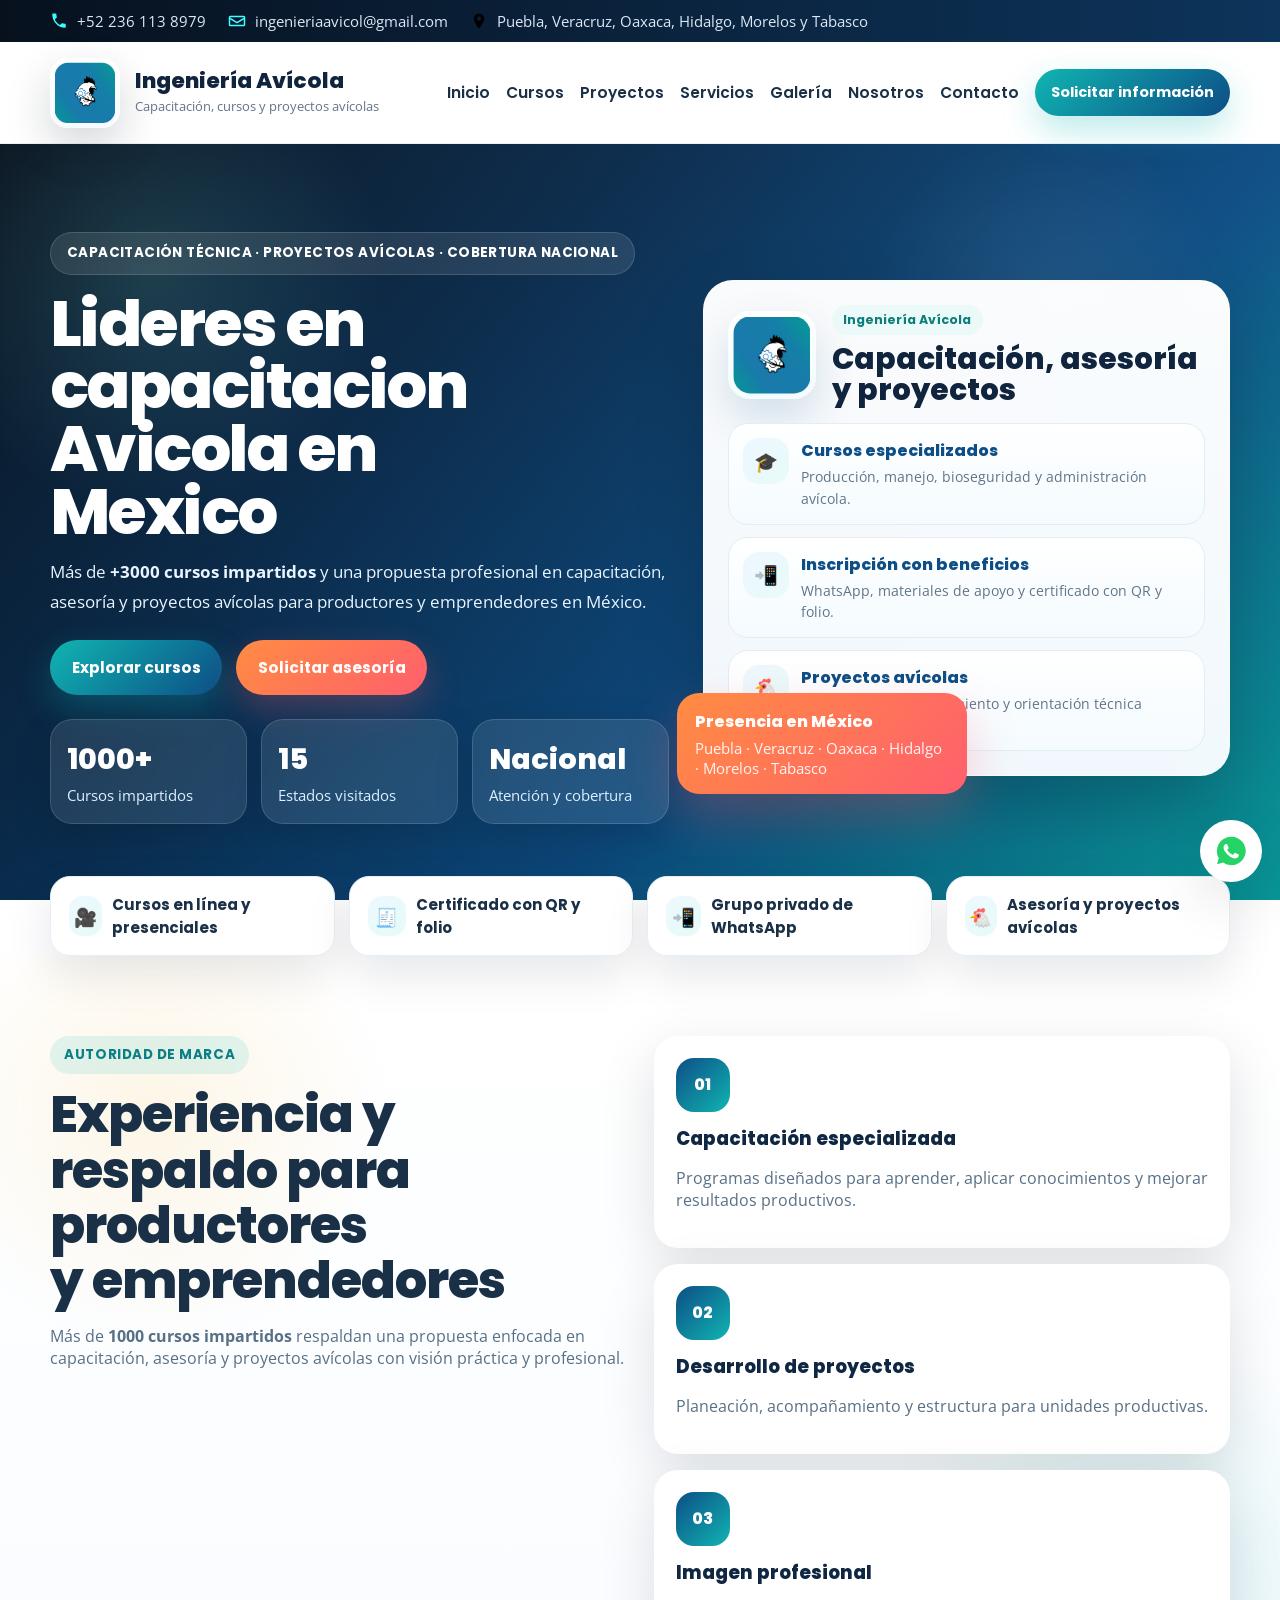
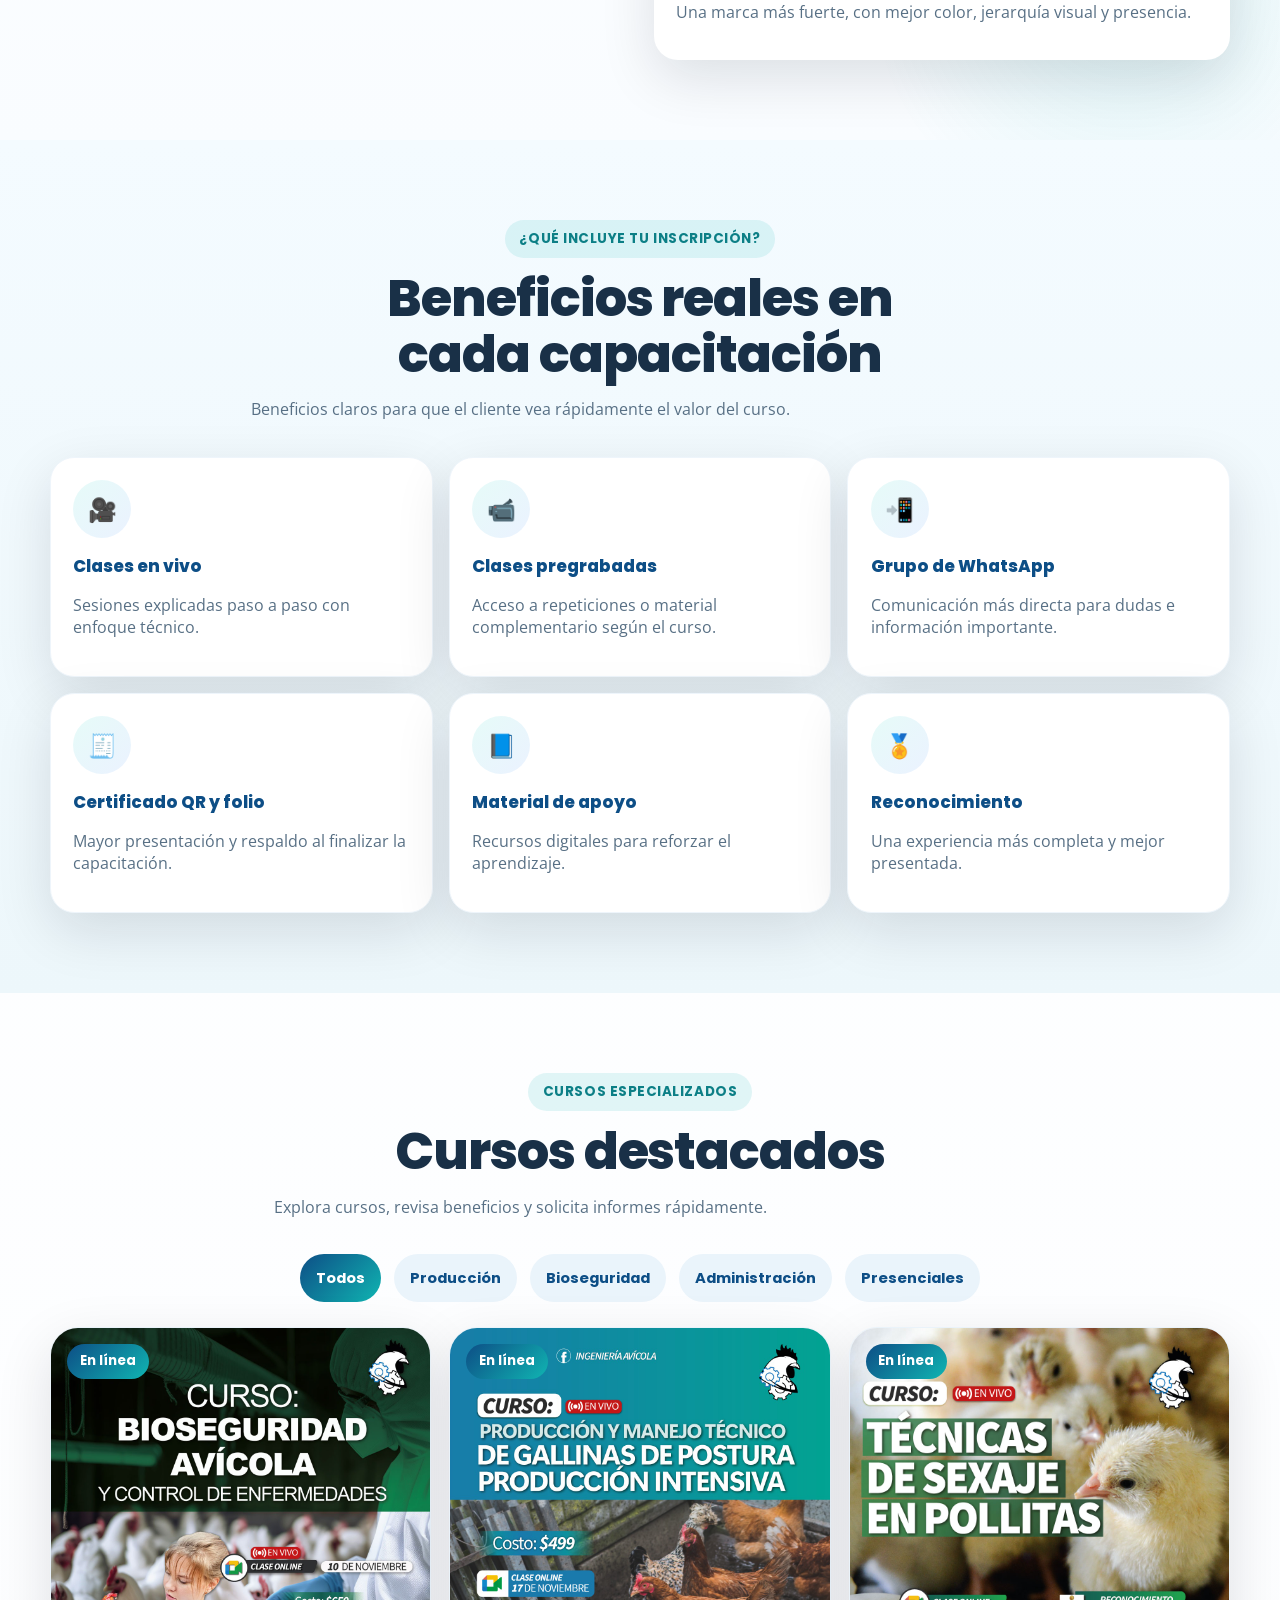
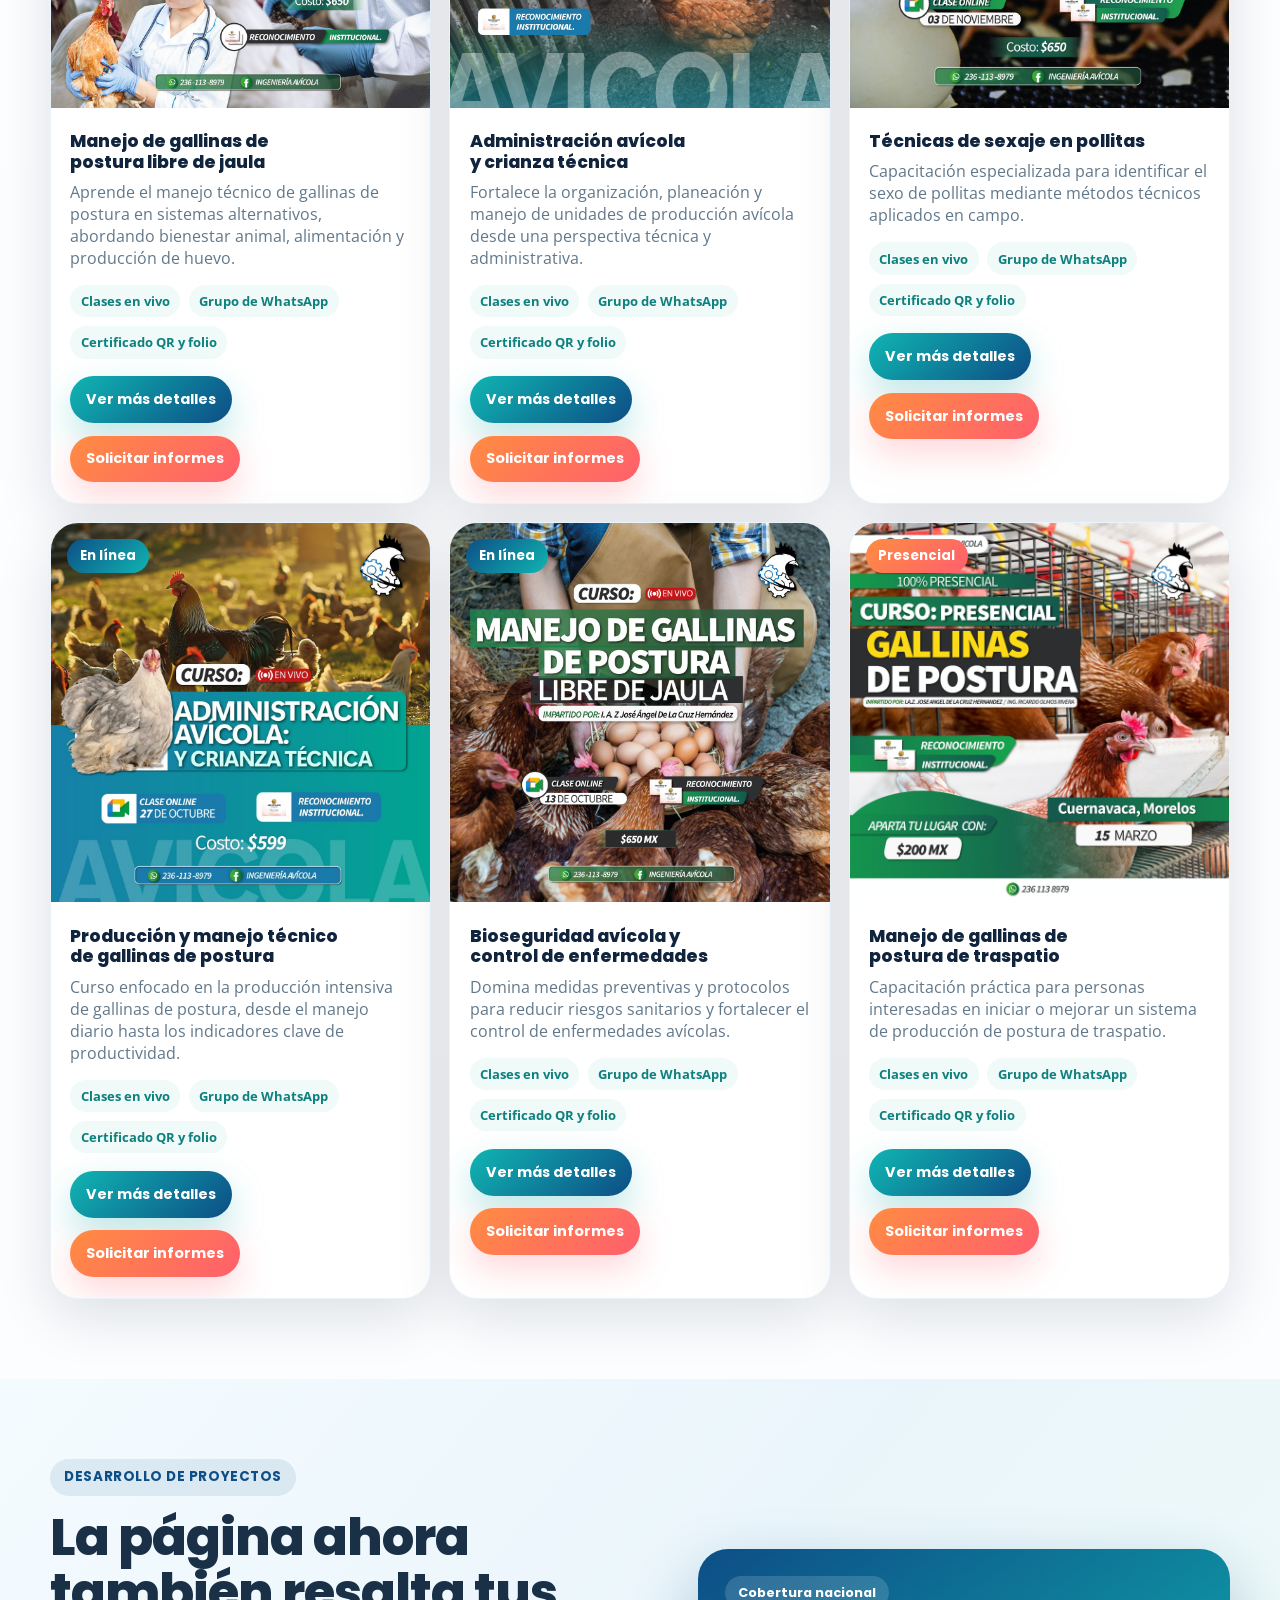
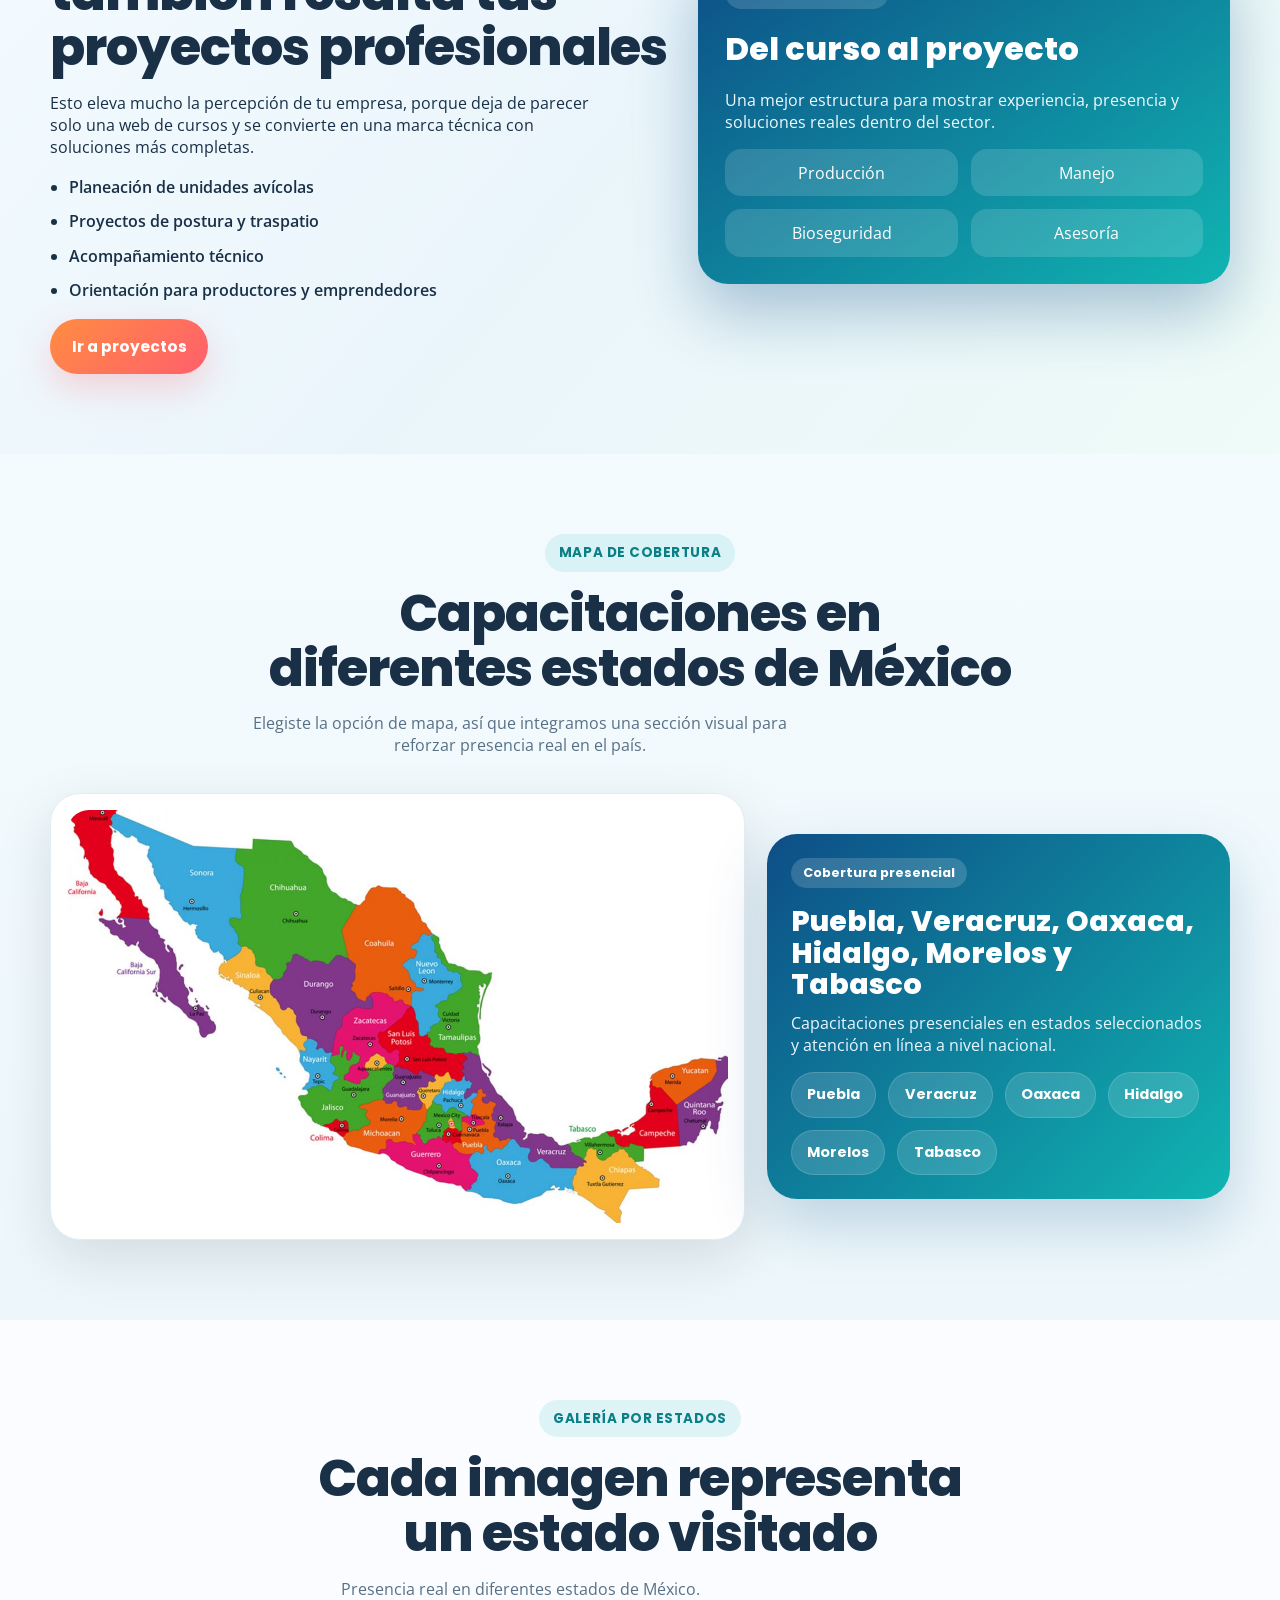
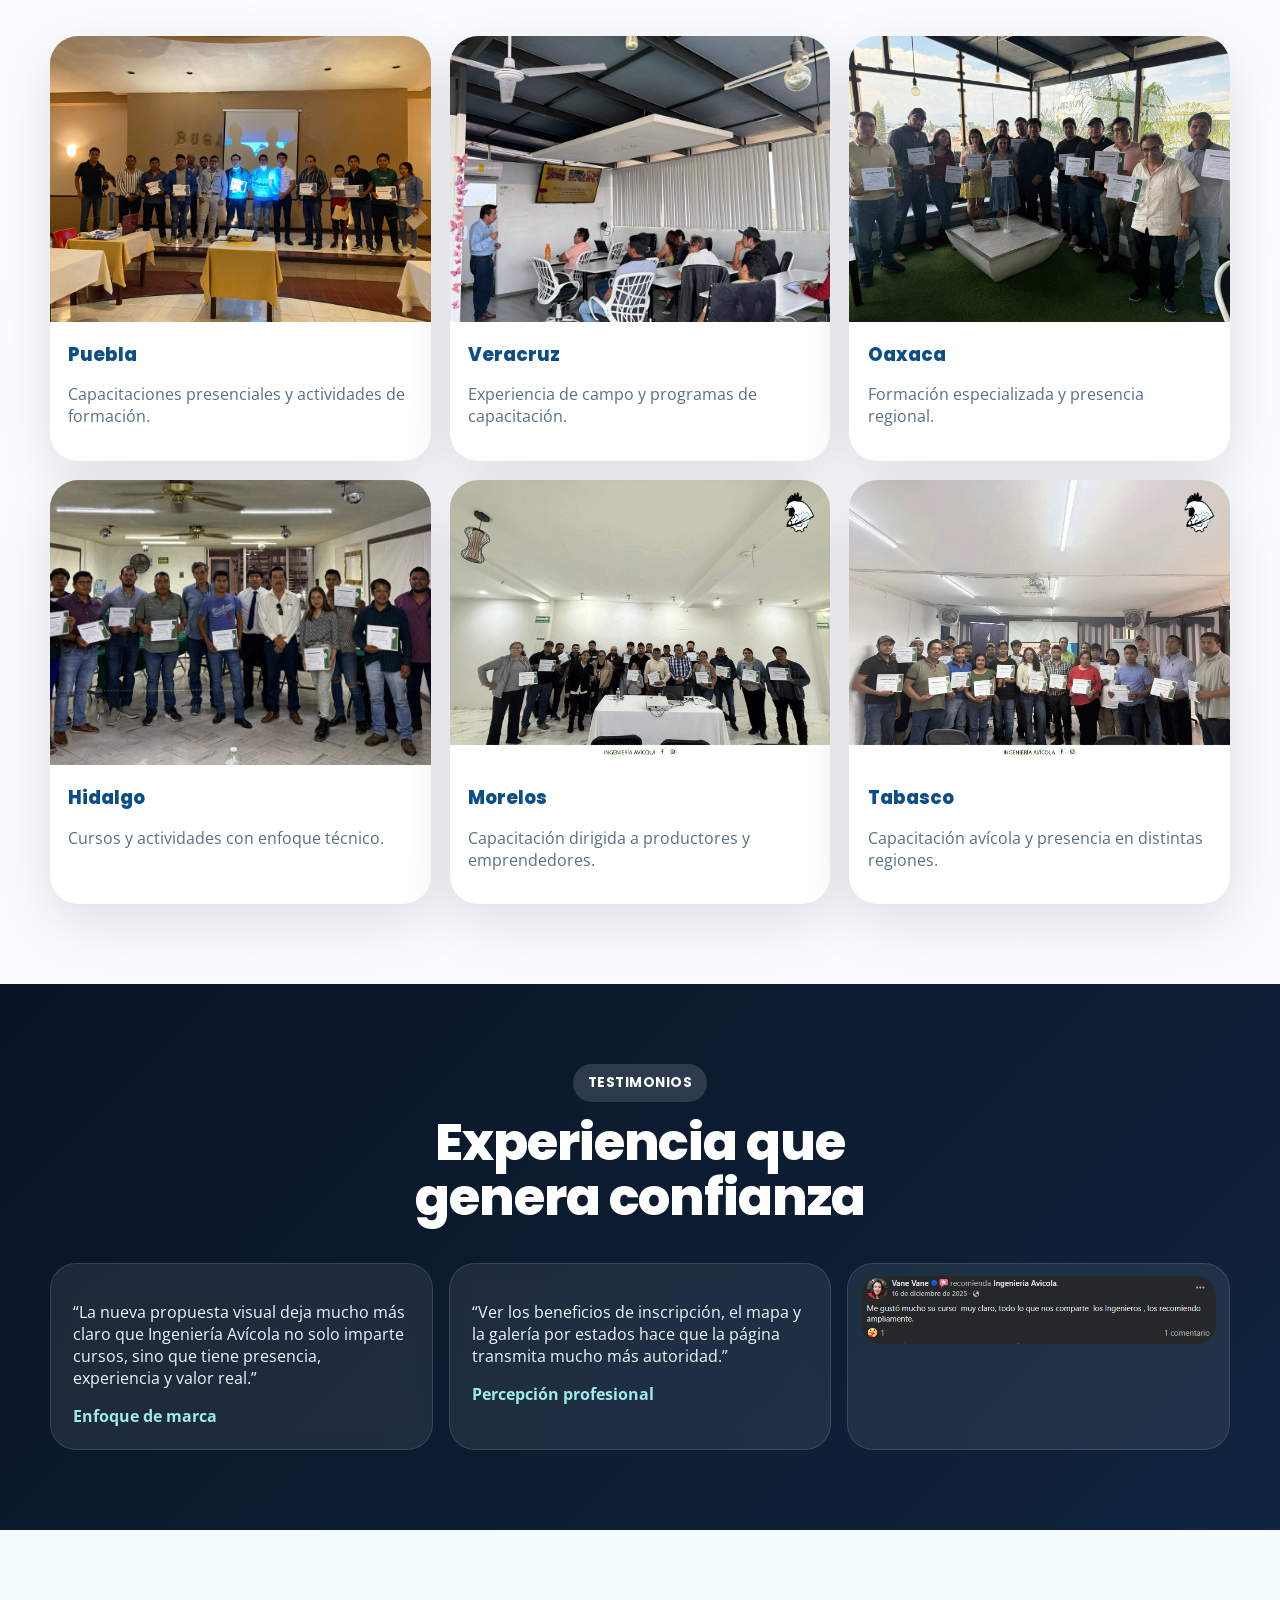
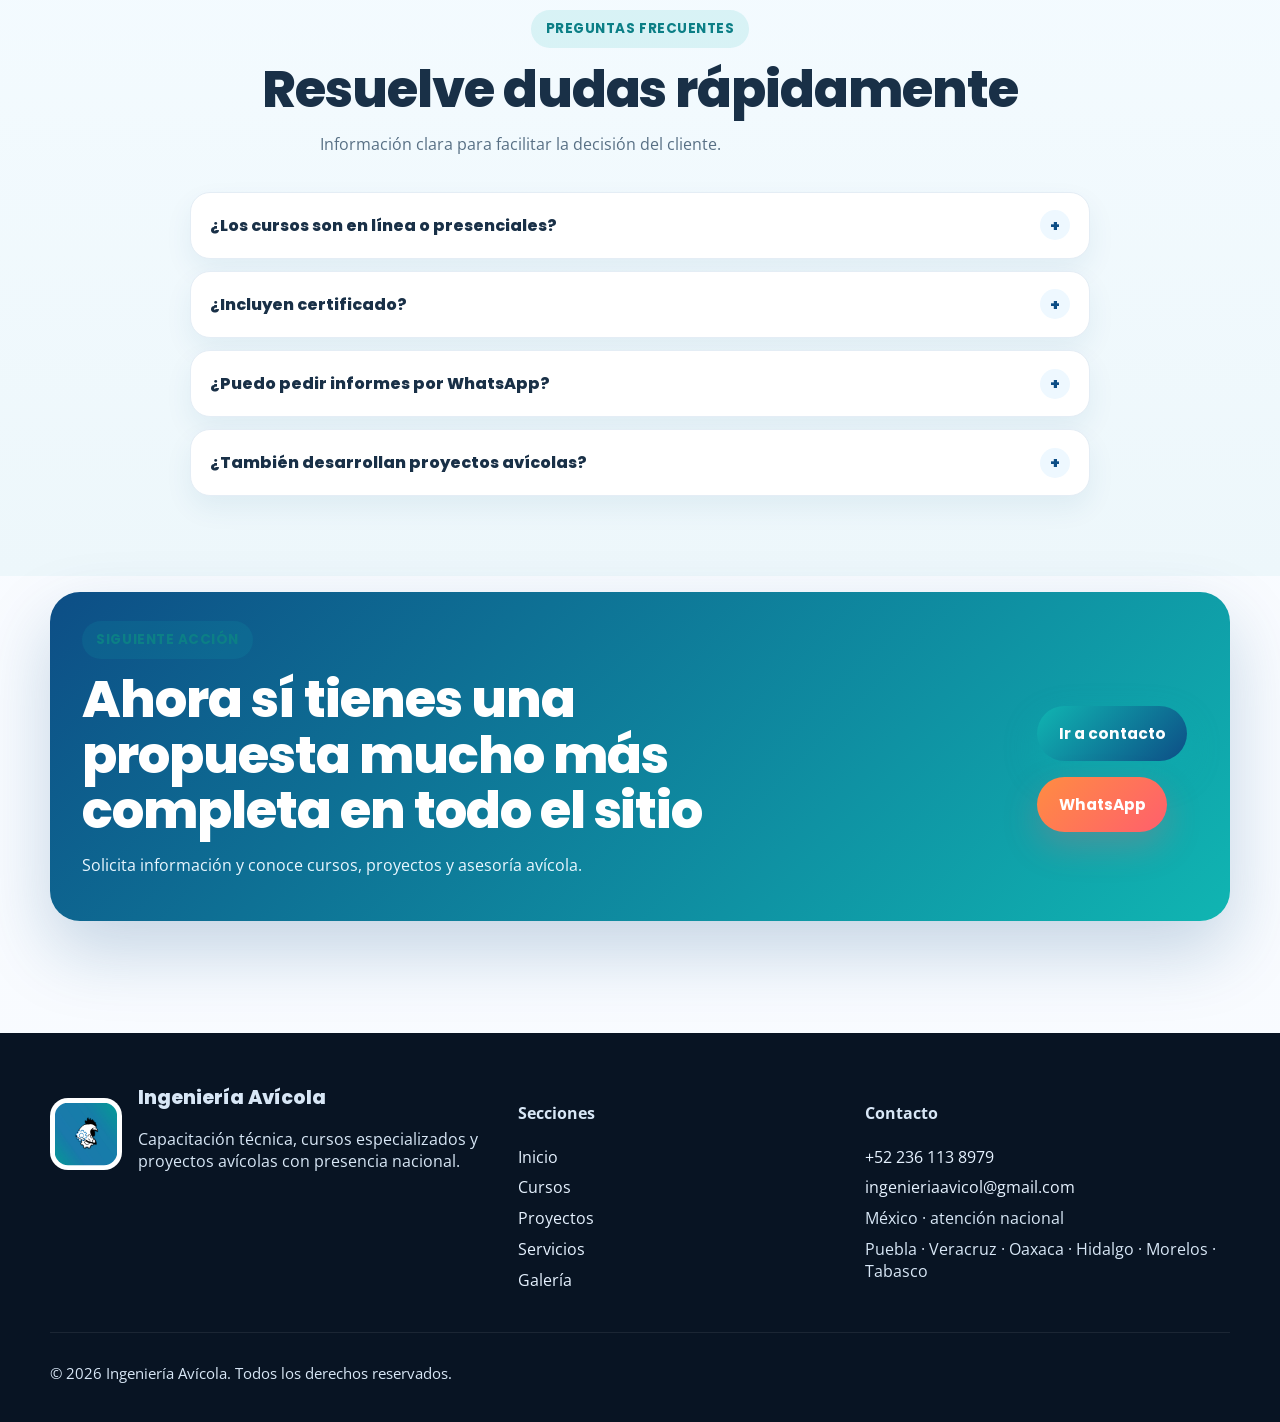
==== commit 479206f5: "Update index.html" ====
--- a/index.html
+++ b/index.html
@@ -52,10 +52,10 @@
     <div class="hero-enterprise-copy">
       <span class="hero-enterprise-kicker">Capacitación técnica · Proyectos avícolas · Cobertura nacional</span>
 
-      <h1>Formación y soluciones avícolas para crecer con respaldo técnico</h1>
+      <h1>Lideres en capacitacion Avicola en Mexico</h1>
 
       <p class="hero-enterprise-sub">
-        Más de <strong>1000 cursos impartidos</strong> y una propuesta profesional en capacitación,
+        Más de <strong>+3000 cursos impartidos</strong> y una propuesta profesional en capacitación,
         asesoría y proyectos avícolas para productores y emprendedores en México.
       </p>
 
@@ -70,7 +70,7 @@
           <span>Cursos impartidos</span>
         </article>
         <article>
-          <strong>6</strong>
+          <strong>15</strong>
           <span>Estados visitados</span>
         </article>
         <article>
@@ -486,4 +486,4 @@
 
   <div class="lightbox" aria-hidden="true"><button class="lightbox-close" aria-label="Cerrar">×</button><img src="" alt=""></div>
 </body>
-</html>+</html>
